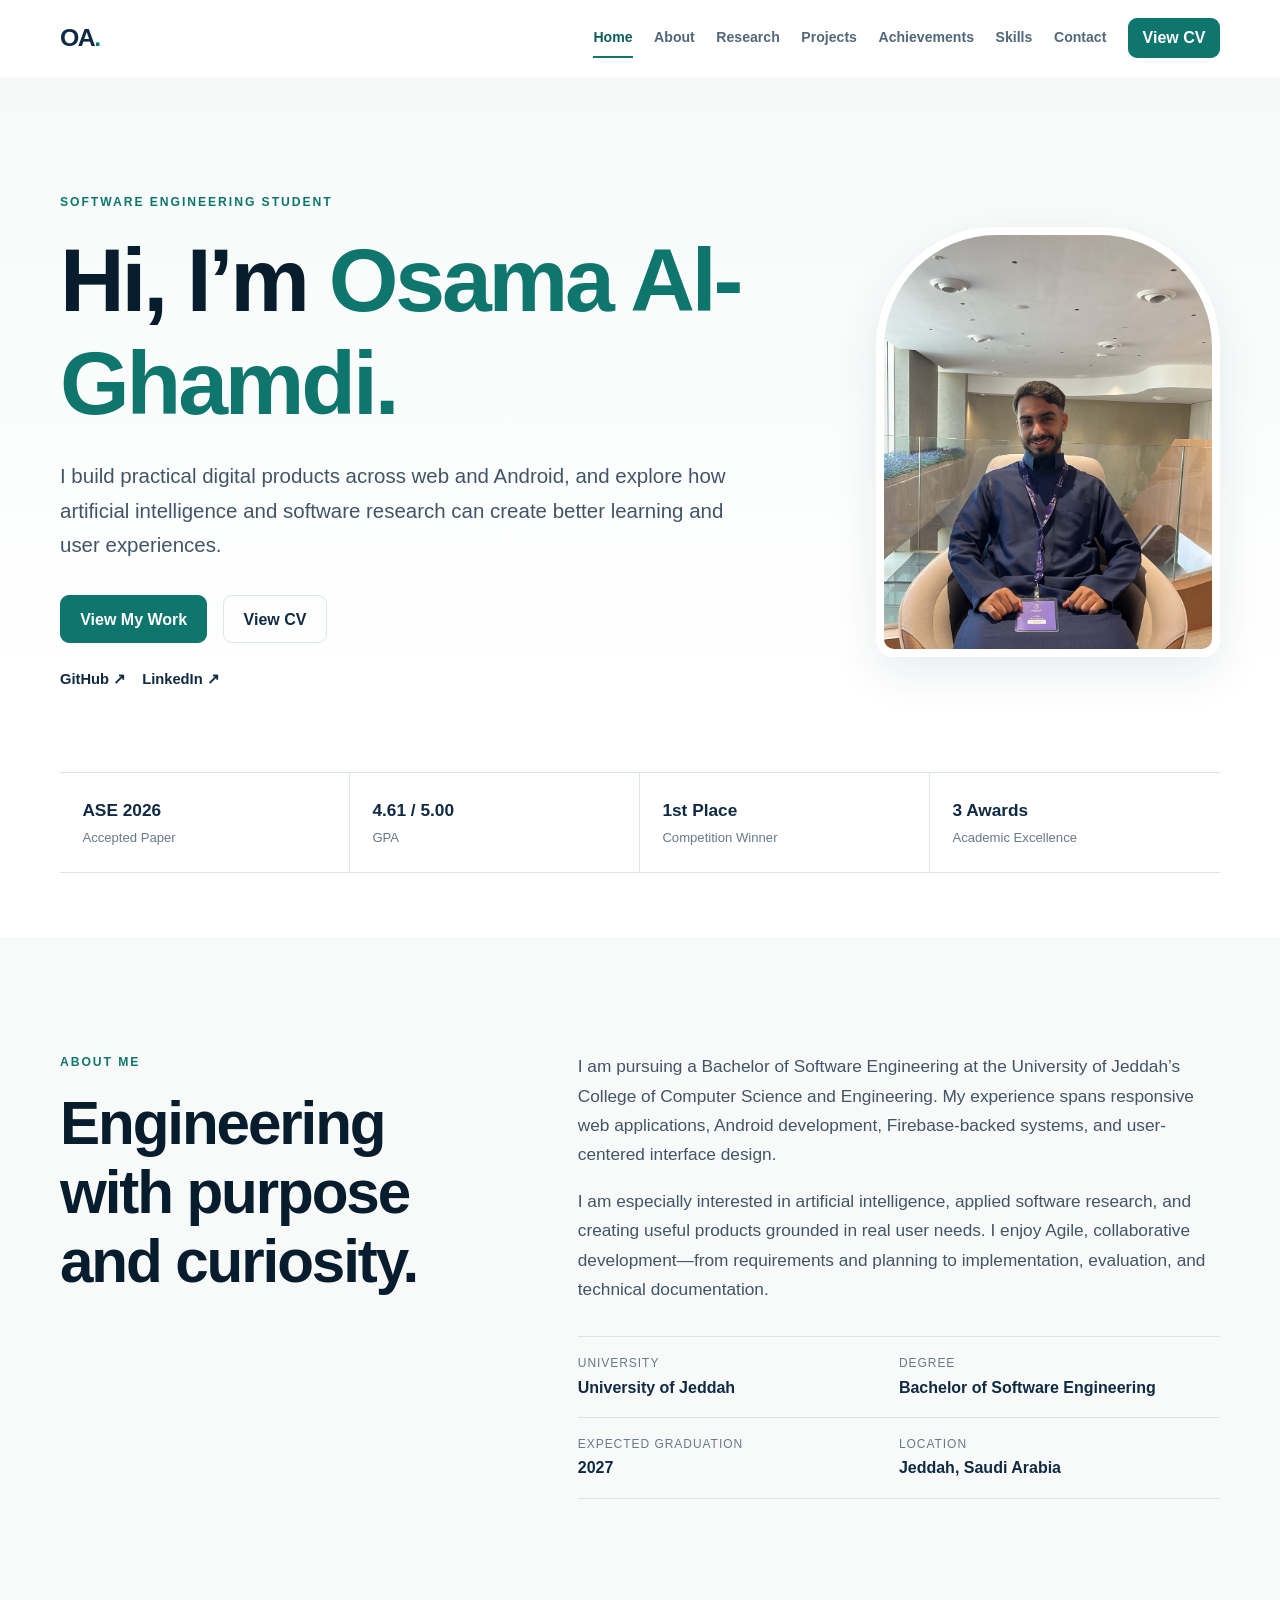
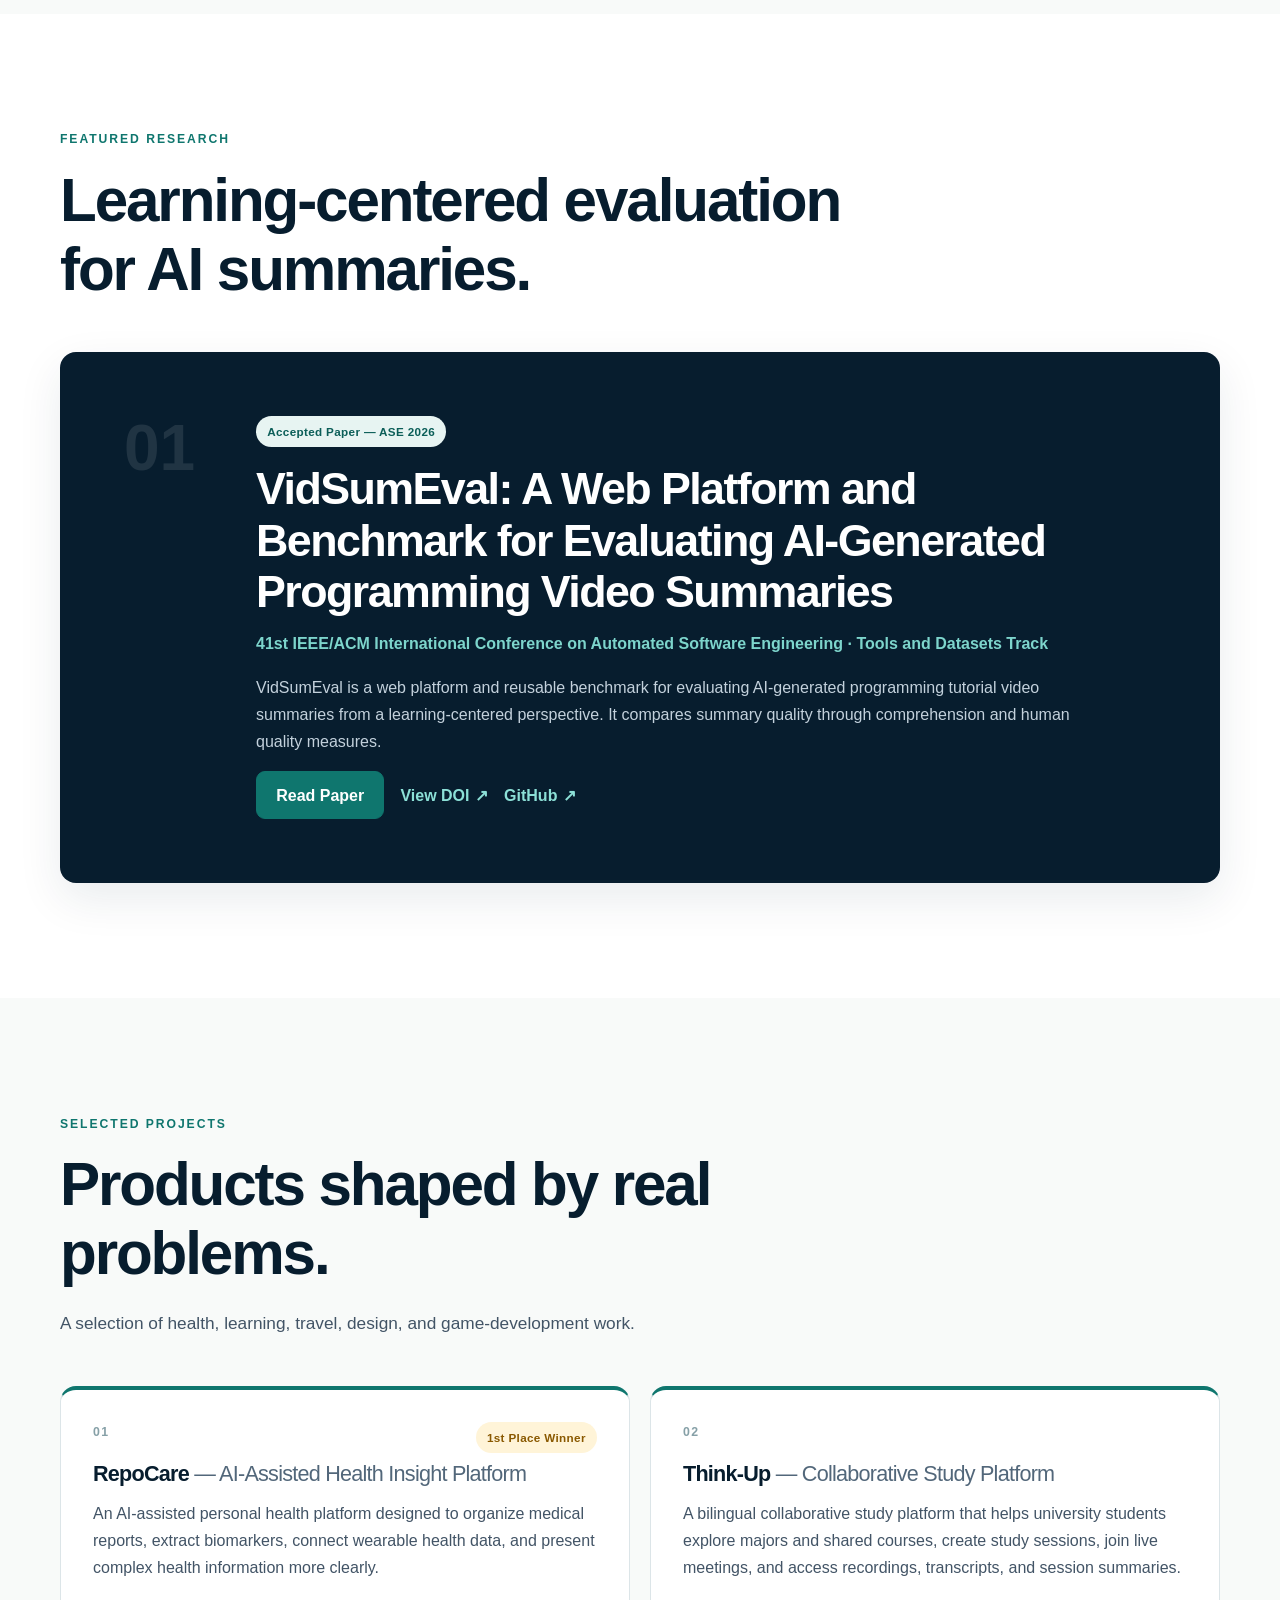
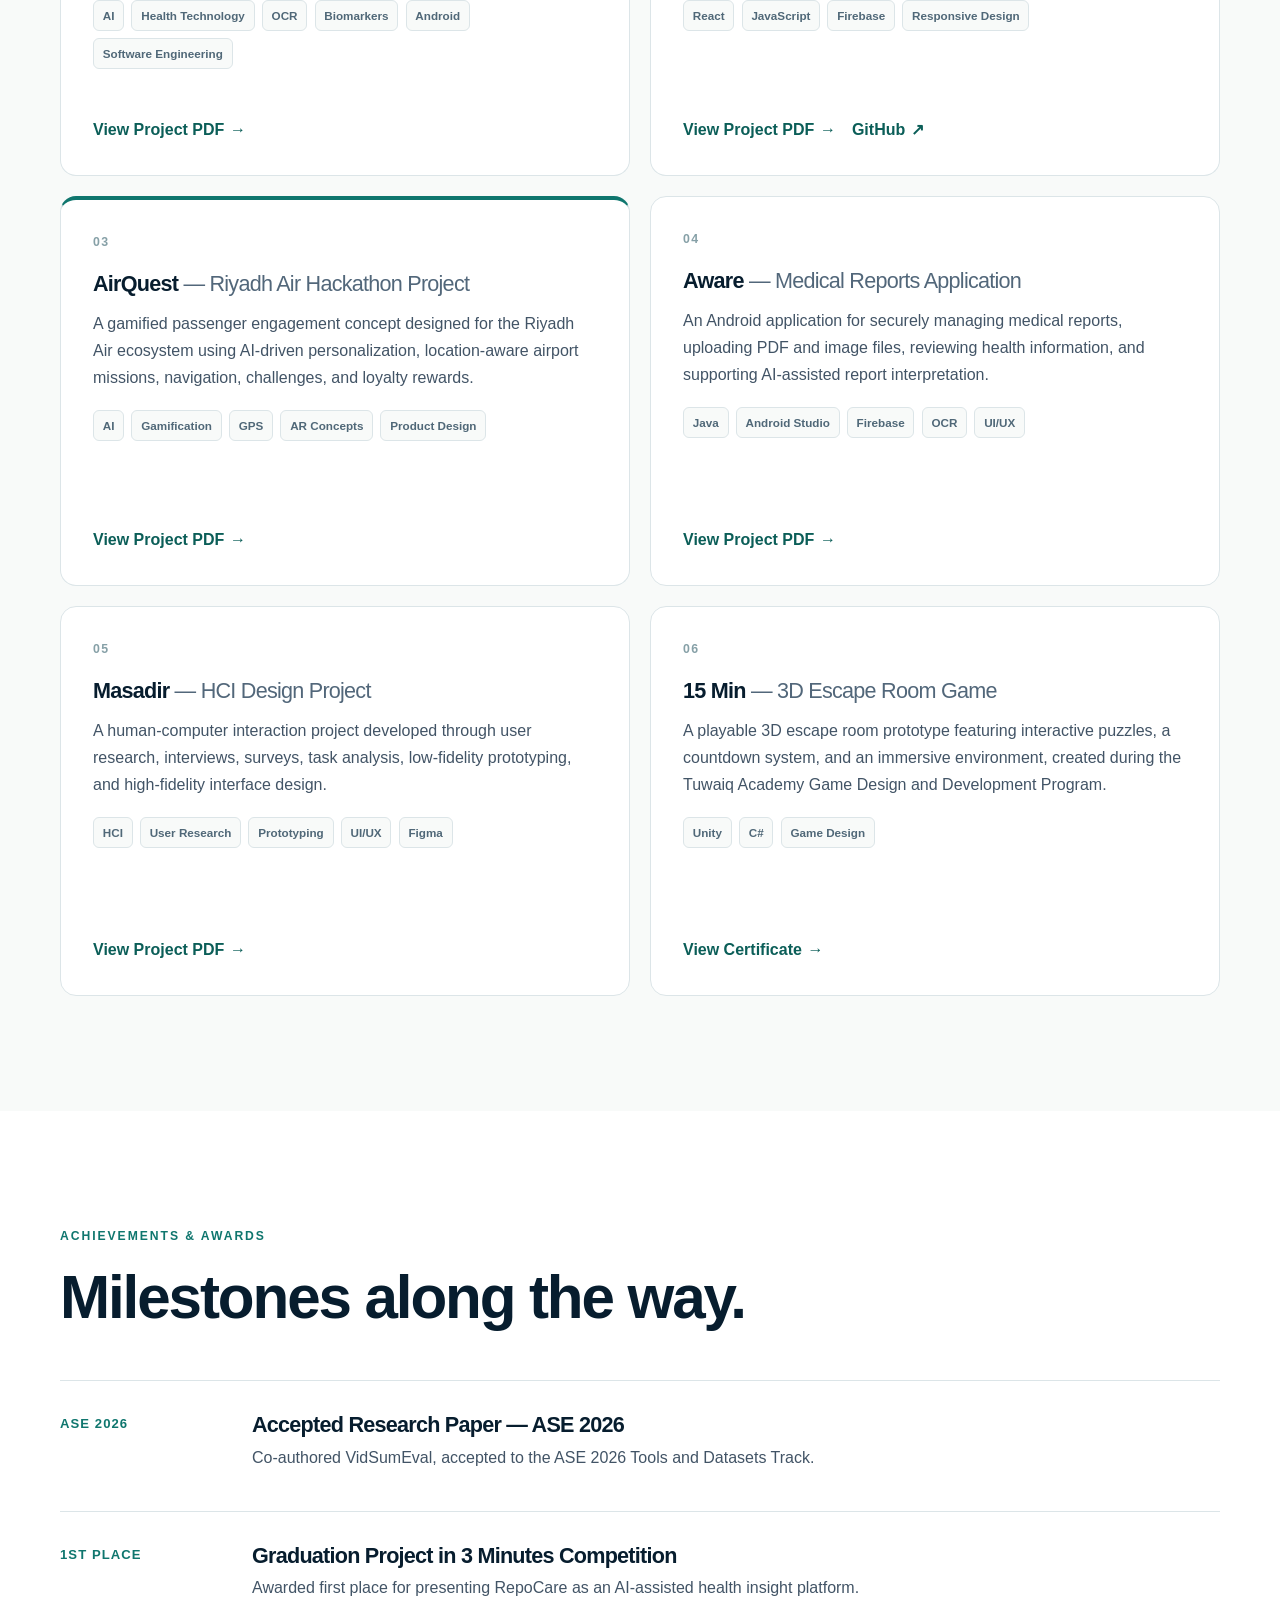
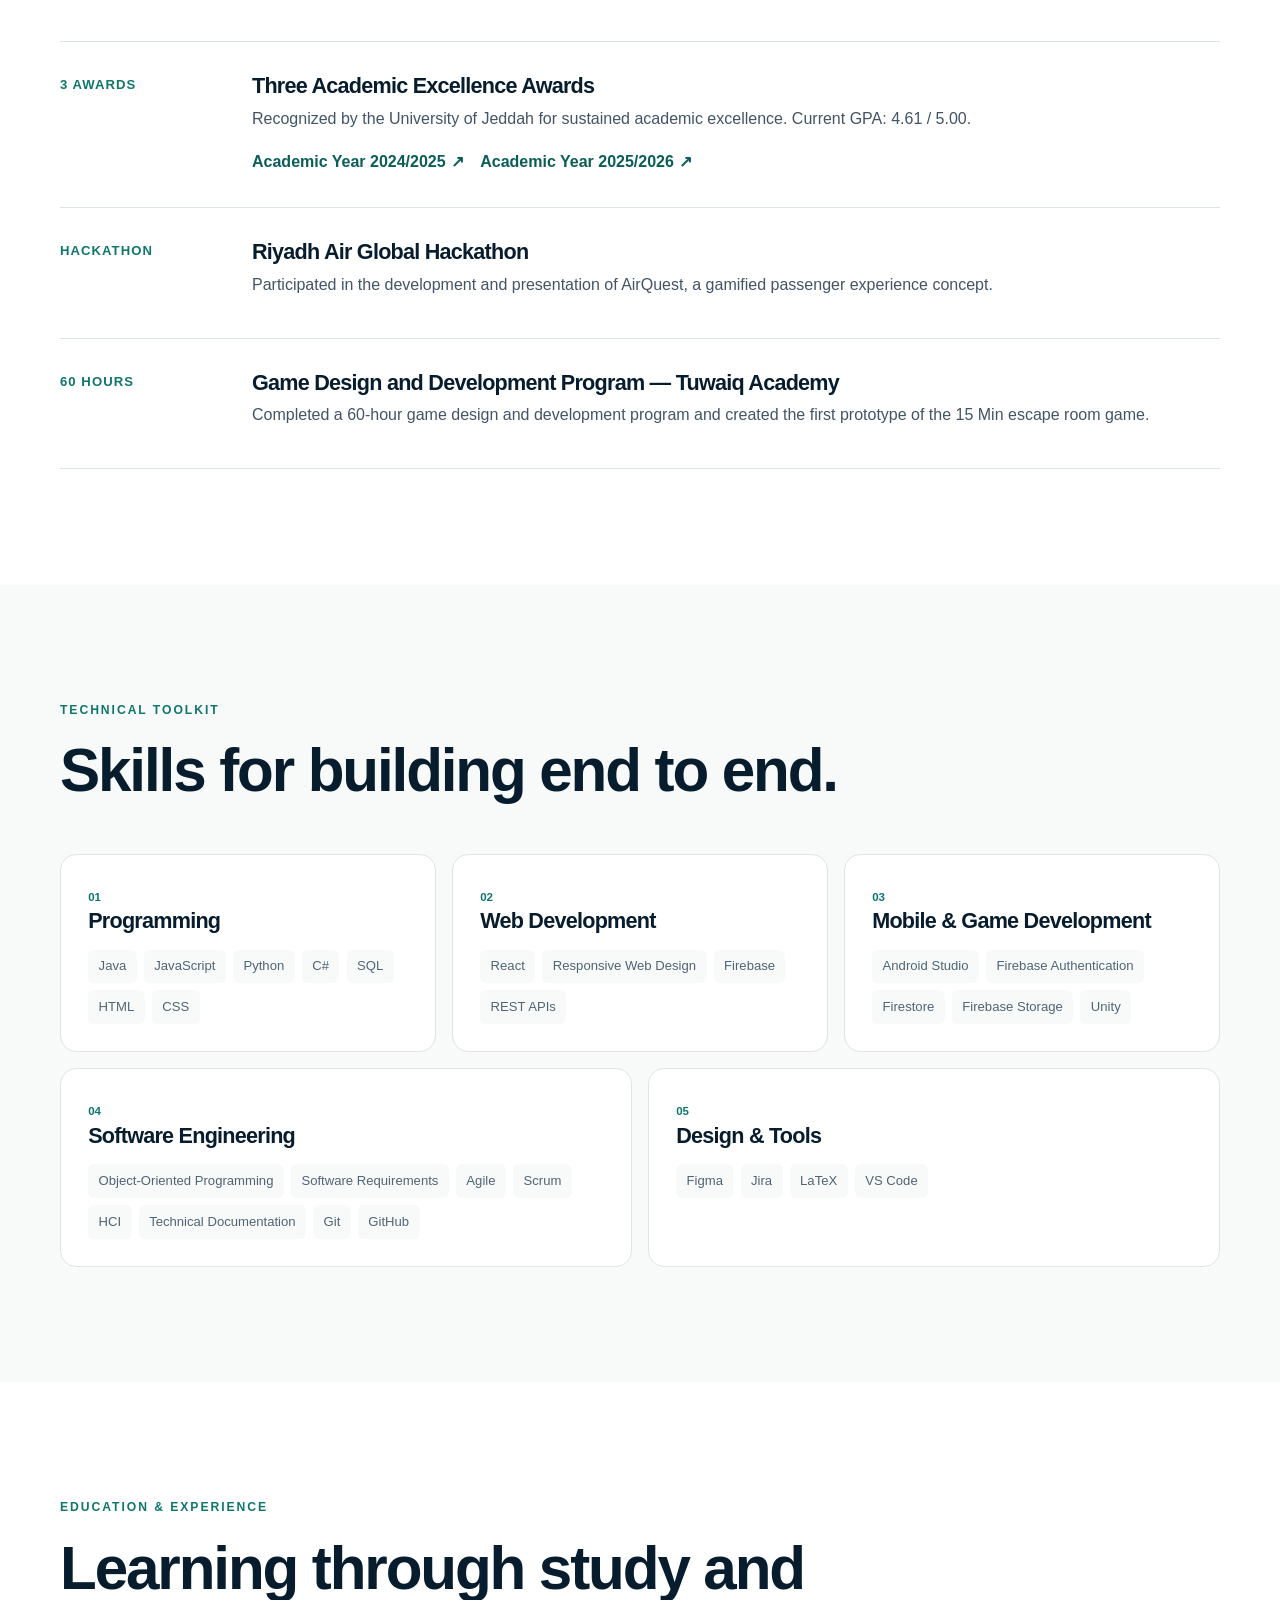
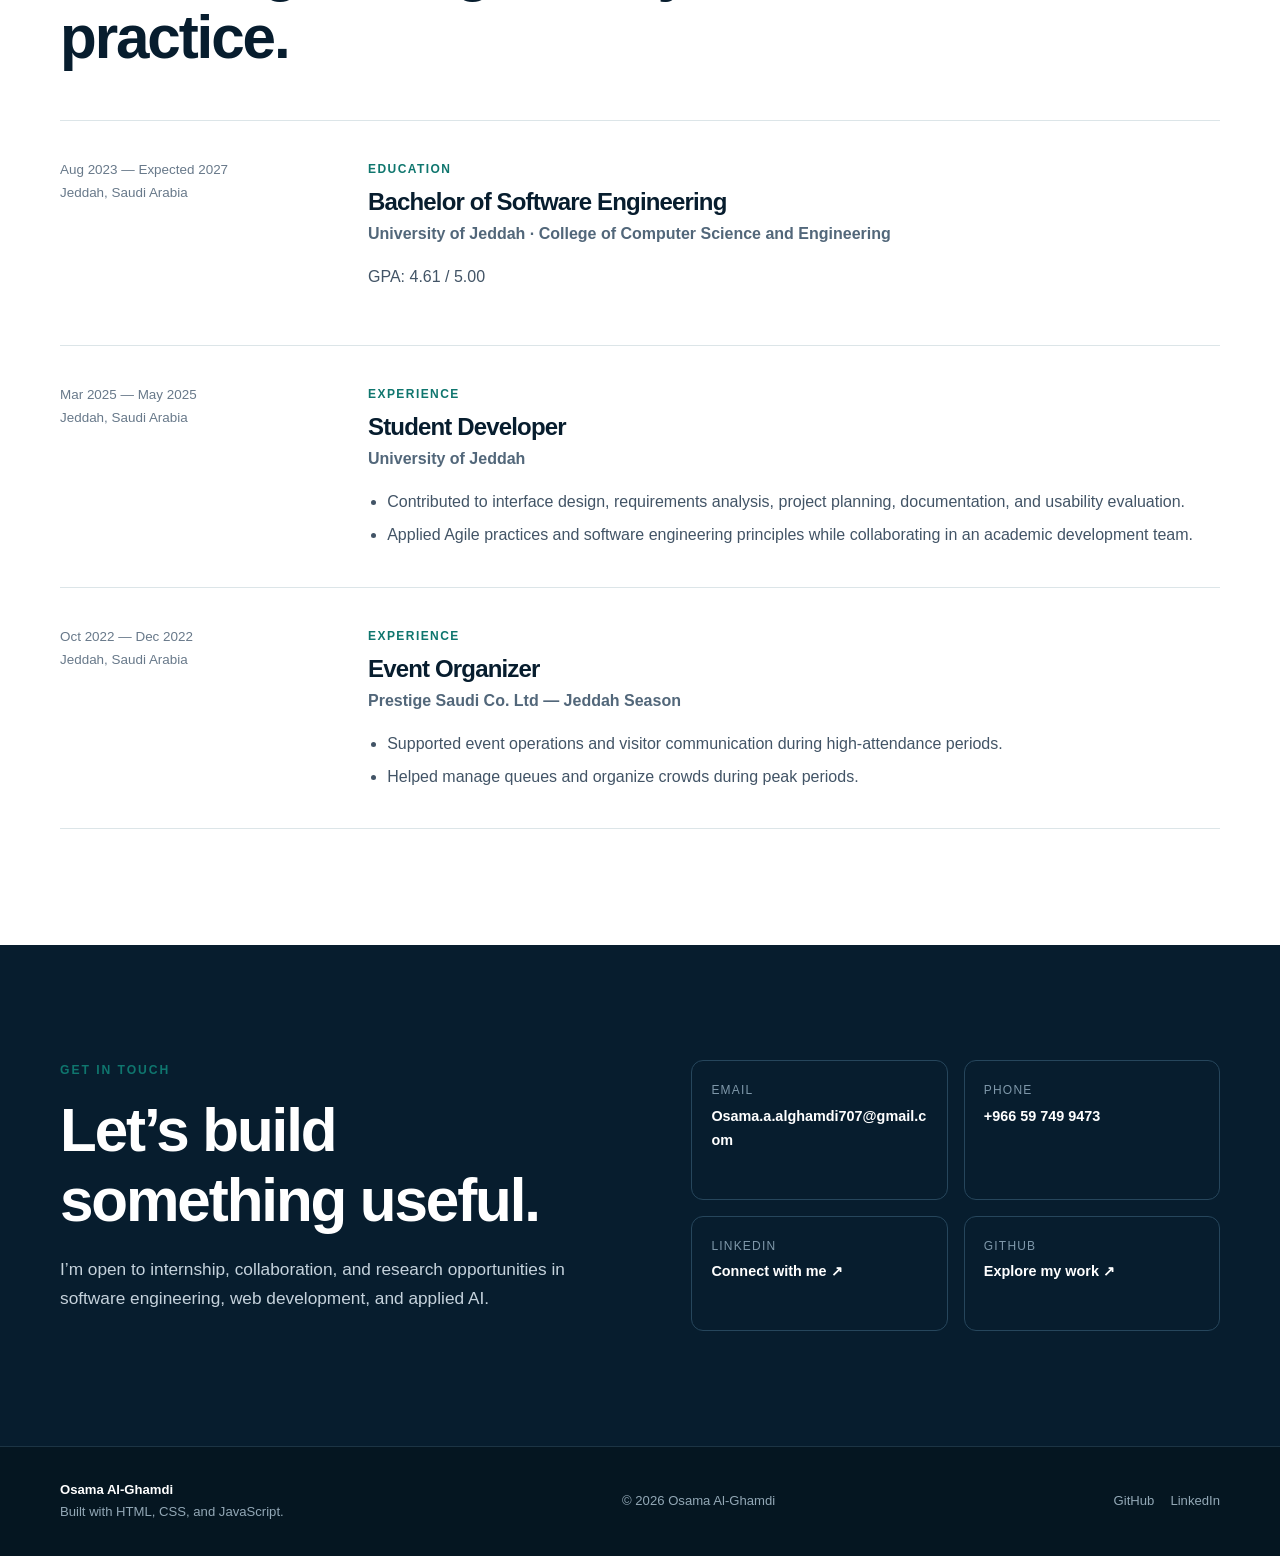
==== index.html @ 9c64efc5 "Initial portfolio website" ====
<!DOCTYPE html>
<html lang="en" class="no-js">
<head>
  <meta charset="UTF-8">
  <meta name="viewport" content="width=device-width, initial-scale=1.0">
  <title>Osama Al-Ghamdi | Software Engineering Portfolio</title>
  <meta name="description" content="Portfolio of Osama Al-Ghamdi, a software engineering student building practical products and researching AI-assisted learning tools.">
  <meta name="author" content="Osama Al-Ghamdi">
  <meta name="theme-color" content="#0f766e">
  <meta property="og:title" content="Osama Al-Ghamdi | Software Engineering Portfolio">
  <meta property="og:description" content="Software engineering, AI research, web and Android projects by Osama Al-Ghamdi.">
  <meta property="og:type" content="website">
  <link rel="icon" href="data:image/svg+xml,%3Csvg xmlns='http://www.w3.org/2000/svg' viewBox='0 0 64 64'%3E%3Crect width='64' height='64' rx='12' fill='%230f766e'/%3E%3Ctext x='32' y='41' font-family='Arial,sans-serif' font-size='25' font-weight='700' text-anchor='middle' fill='white'%3EOA%3C/text%3E%3C/svg%3E">
  <link rel="stylesheet" href="css/style.css">
  <script type="application/ld+json">
  {"@context":"https://schema.org","@type":"Person","name":"Osama Al-Ghamdi","jobTitle":"Software Engineering Student","affiliation":{"@type":"CollegeOrUniversity","name":"University of Jeddah"},"address":{"@type":"PostalAddress","addressLocality":"Jeddah","addressCountry":"Saudi Arabia"},"email":"mailto:Osama.a.alghamdi707@gmail.com","sameAs":["https://www.linkedin.com/in/osama-alghamdi-51555a34b","https://github.com/Ivve33"]}
  </script>
</head>
<body>
  <a class="skip-link" href="#main-content">Skip to main content</a>
  <header class="site-header" id="site-header">
    <div class="container nav-wrap">
      <a class="brand" href="#home" aria-label="Osama Al-Ghamdi, home">OA<span>.</span></a>
      <button class="nav-toggle" type="button" aria-expanded="false" aria-controls="primary-nav" aria-label="Open navigation"><span></span><span></span><span></span></button>
      <nav id="primary-nav" class="primary-nav" aria-label="Primary navigation">
        <a href="#home">Home</a><a href="#about">About</a><a href="#research">Research</a><a href="#projects">Projects</a><a href="#achievements">Achievements</a><a href="#skills">Skills</a><a href="#contact">Contact</a>
        <a class="button button-small" href="assets/documents/osama-alghamdi-cv.pdf" target="_blank">View CV</a>
      </nav>
    </div>
  </header>

  <main id="main-content">
    <!-- Hero -->
    <section class="hero section" id="home" aria-labelledby="hero-title">
      <div class="container hero-grid">
        <div class="hero-copy reveal">
          <p class="eyebrow">Software Engineering Student</p>
          <h1 id="hero-title">Hi, I’m <span>Osama Al-Ghamdi.</span></h1>
          <p class="hero-lead">I build practical digital products across web and Android, and explore how artificial intelligence and software research can create better learning and user experiences.</p>
          <div class="button-row"><a class="button" href="#research">View My Work</a><a class="button button-secondary" href="assets/documents/osama-alghamdi-cv.pdf" target="_blank">View CV</a></div>
          <div class="social-row"><a href="https://github.com/Ivve33" target="_blank" rel="noopener noreferrer">GitHub <span aria-hidden="true">↗</span></a><a href="https://www.linkedin.com/in/osama-alghamdi-51555a34b" target="_blank" rel="noopener noreferrer">LinkedIn <span aria-hidden="true">↗</span></a></div>
        </div>
        <div class="portrait-wrap reveal"><div class="portrait-frame"><img src="assets/images/profile-photo.jpeg" alt="Portrait of Osama Al-Ghamdi" width="900" height="1600"></div></div>
      </div>
      <div class="container metrics" aria-label="Career highlights">
        <div><strong>ASE 2026</strong><span>Accepted Paper</span></div><div><strong>4.61 / 5.00</strong><span>GPA</span></div><div><strong>1st Place</strong><span>Competition Winner</span></div><div><strong>3 Awards</strong><span>Academic Excellence</span></div>
      </div>
    </section>

    <!-- About -->
    <section class="section section-muted" id="about" aria-labelledby="about-title"><div class="container about-grid reveal"><div><p class="eyebrow">About me</p><h2 id="about-title">Engineering with purpose and curiosity.</h2></div><div class="about-copy"><p>I am pursuing a Bachelor of Software Engineering at the University of Jeddah’s College of Computer Science and Engineering. My experience spans responsive web applications, Android development, Firebase-backed systems, and user-centered interface design.</p><p>I am especially interested in artificial intelligence, applied software research, and creating useful products grounded in real user needs. I enjoy Agile, collaborative development—from requirements and planning to implementation, evaluation, and technical documentation.</p><dl class="facts"><div><dt>University</dt><dd>University of Jeddah</dd></div><div><dt>Degree</dt><dd>Bachelor of Software Engineering</dd></div><div><dt>Expected graduation</dt><dd>2027</dd></div><div><dt>Location</dt><dd>Jeddah, Saudi Arabia</dd></div></dl></div></div></section>

    <!-- Featured research -->
    <section class="section" id="research" aria-labelledby="research-title"><div class="container"><div class="section-heading reveal"><p class="eyebrow">Featured research</p><h2 id="research-title">Learning-centered evaluation for AI summaries.</h2></div><article class="research-card reveal"><div class="research-index" aria-hidden="true">01</div><div><span class="badge">Accepted Paper — ASE 2026</span><h3>VidSumEval: A Web Platform and Benchmark for Evaluating AI-Generated Programming Video Summaries</h3><p class="conference">41st IEEE/ACM International Conference on Automated Software Engineering · Tools and Datasets Track</p><p>VidSumEval is a web platform and reusable benchmark for evaluating AI-generated programming tutorial video summaries from a learning-centered perspective. It compares summary quality through comprehension and human quality measures.</p><div class="button-row"><a class="button" href="assets/documents/vidsumeval-paper.pdf" target="_blank">Read Paper</a><a class="text-link" href="https://doi.org/10.1145/3832783.3834594" target="_blank" rel="noopener noreferrer">View DOI <span aria-hidden="true">↗</span></a><a class="text-link" href="https://github.com/Ivve33/VidSumEval" target="_blank" rel="noopener noreferrer">GitHub <span aria-hidden="true">↗</span></a></div></div></article></div></section>

    <!-- Projects -->
    <section class="section section-muted" id="projects" aria-labelledby="projects-title"><div class="container"><div class="section-heading reveal"><p class="eyebrow">Selected projects</p><h2 id="projects-title">Products shaped by real problems.</h2><p>A selection of health, learning, travel, design, and game-development work.</p></div><div class="project-grid">
      <article class="project-card featured reveal"><div class="card-top"><span class="project-number">01</span><span class="badge badge-winner">1st Place Winner</span></div><h3>RepoCare <span>— AI-Assisted Health Insight Platform</span></h3><p>An AI-assisted personal health platform designed to organize medical reports, extract biomarkers, connect wearable health data, and present complex health information more clearly.</p><ul class="tags"><li>AI</li><li>Health Technology</li><li>OCR</li><li>Biomarkers</li><li>Android</li><li>Software Engineering</li></ul><a class="text-link" href="assets/documents/repocare-project.pdf" target="_blank">View Project PDF <span aria-hidden="true">→</span></a></article>
      <article class="project-card featured reveal"><span class="project-number">02</span><h3>Think-Up <span>— Collaborative Study Platform</span></h3><p>A bilingual collaborative study platform that helps university students explore majors and shared courses, create study sessions, join live meetings, and access recordings, transcripts, and session summaries.</p><ul class="tags"><li>React</li><li>JavaScript</li><li>Firebase</li><li>Responsive Design</li></ul><div class="card-links"><a class="text-link" href="assets/documents/think-up-project.pdf" target="_blank">View Project PDF <span aria-hidden="true">→</span></a><a class="text-link" href="https://github.com/Ivve33/Think-up" target="_blank" rel="noopener noreferrer">GitHub <span aria-hidden="true">↗</span></a></div></article>
      <article class="project-card featured reveal"><span class="project-number">03</span><h3>AirQuest <span>— Riyadh Air Hackathon Project</span></h3><p>A gamified passenger engagement concept designed for the Riyadh Air ecosystem using AI-driven personalization, location-aware airport missions, navigation, challenges, and loyalty rewards.</p><ul class="tags"><li>AI</li><li>Gamification</li><li>GPS</li><li>AR Concepts</li><li>Product Design</li></ul><a class="text-link" href="assets/documents/airquest-project.pdf" target="_blank">View Project PDF <span aria-hidden="true">→</span></a></article>
      <article class="project-card reveal"><span class="project-number">04</span><h3>Aware <span>— Medical Reports Application</span></h3><p>An Android application for securely managing medical reports, uploading PDF and image files, reviewing health information, and supporting AI-assisted report interpretation.</p><ul class="tags"><li>Java</li><li>Android Studio</li><li>Firebase</li><li>OCR</li><li>UI/UX</li></ul><a class="text-link" href="assets/documents/aware-project.pdf" target="_blank">View Project PDF <span aria-hidden="true">→</span></a></article>
      <article class="project-card reveal"><span class="project-number">05</span><h3>Masadir <span>— HCI Design Project</span></h3><p>A human-computer interaction project developed through user research, interviews, surveys, task analysis, low-fidelity prototyping, and high-fidelity interface design.</p><ul class="tags"><li>HCI</li><li>User Research</li><li>Prototyping</li><li>UI/UX</li><li>Figma</li></ul><a class="text-link" href="assets/documents/masader-project.pdf" target="_blank">View Project PDF <span aria-hidden="true">→</span></a></article>
      <article class="project-card reveal"><span class="project-number">06</span><h3>15 Min <span>— 3D Escape Room Game</span></h3><p>A playable 3D escape room prototype featuring interactive puzzles, a countdown system, and an immersive environment, created during the Tuwaiq Academy Game Design and Development Program.</p><ul class="tags"><li>Unity</li><li>C#</li><li>Game Design</li></ul><a class="text-link" href="assets/certificates/game-design-tuwaiq.pdf" target="_blank">View Certificate <span aria-hidden="true">→</span></a></article>
    </div></div></section>

    <!-- Achievements -->
    <section class="section" id="achievements" aria-labelledby="achievements-title"><div class="container"><div class="section-heading reveal"><p class="eyebrow">Achievements & awards</p><h2 id="achievements-title">Milestones along the way.</h2></div><ol class="achievement-list">
      <li class="reveal"><span class="achievement-year">ASE 2026</span><div><h3>Accepted Research Paper — ASE 2026</h3><p>Co-authored VidSumEval, accepted to the ASE 2026 Tools and Datasets Track.</p></div></li>
      <li class="reveal"><span class="achievement-year">1st Place</span><div><h3>Graduation Project in 3 Minutes Competition</h3><p>Awarded first place for presenting RepoCare as an AI-assisted health insight platform.</p></div></li>
      <li class="reveal"><span class="achievement-year">3 Awards</span><div><h3>Three Academic Excellence Awards</h3><p>Recognized by the University of Jeddah for sustained academic excellence. Current GPA: 4.61 / 5.00.</p><div class="certificate-links"><a class="text-link" href="assets/certificates/academic-excellence-2024-2025.jpeg" target="_blank">Academic Year 2024/2025 <span aria-hidden="true">↗</span></a><a class="text-link" href="assets/certificates/academic-excellence-2025-2026.jpeg" target="_blank">Academic Year 2025/2026 <span aria-hidden="true">↗</span></a></div></div></li>
      <li class="reveal"><span class="achievement-year">Hackathon</span><div><h3>Riyadh Air Global Hackathon</h3><p>Participated in the development and presentation of AirQuest, a gamified passenger experience concept.</p></div></li>
      <li class="reveal"><span class="achievement-year">60 Hours</span><div><h3>Game Design and Development Program — Tuwaiq Academy</h3><p>Completed a 60-hour game design and development program and created the first prototype of the 15 Min escape room game.</p></div></li>
    </ol></div></section>

    <!-- Skills -->
    <section class="section section-muted" id="skills" aria-labelledby="skills-title"><div class="container"><div class="section-heading reveal"><p class="eyebrow">Technical toolkit</p><h2 id="skills-title">Skills for building end to end.</h2></div><div class="skills-grid">
      <article class="skill-group reveal"><span>01</span><h3>Programming</h3><ul><li>Java</li><li>JavaScript</li><li>Python</li><li>C#</li><li>SQL</li><li>HTML</li><li>CSS</li></ul></article>
      <article class="skill-group reveal"><span>02</span><h3>Web Development</h3><ul><li>React</li><li>Responsive Web Design</li><li>Firebase</li><li>REST APIs</li></ul></article>
      <article class="skill-group reveal"><span>03</span><h3>Mobile & Game Development</h3><ul><li>Android Studio</li><li>Firebase Authentication</li><li>Firestore</li><li>Firebase Storage</li><li>Unity</li></ul></article>
      <article class="skill-group reveal"><span>04</span><h3>Software Engineering</h3><ul><li>Object-Oriented Programming</li><li>Software Requirements</li><li>Agile</li><li>Scrum</li><li>HCI</li><li>Technical Documentation</li><li>Git</li><li>GitHub</li></ul></article>
      <article class="skill-group reveal"><span>05</span><h3>Design & Tools</h3><ul><li>Figma</li><li>Jira</li><li>LaTeX</li><li>VS Code</li></ul></article>
    </div></div></section>

    <!-- Education and experience -->
    <section class="section" id="experience" aria-labelledby="experience-title"><div class="container"><div class="section-heading reveal"><p class="eyebrow">Education & experience</p><h2 id="experience-title">Learning through study and practice.</h2></div><div class="timeline">
      <article class="timeline-item reveal"><div class="timeline-meta"><span>Aug 2023 — Expected 2027</span><span>Jeddah, Saudi Arabia</span></div><div><p class="timeline-type">Education</p><h3>Bachelor of Software Engineering</h3><p class="organization">University of Jeddah · College of Computer Science and Engineering</p><p>GPA: 4.61 / 5.00</p></div></article>
      <article class="timeline-item reveal"><div class="timeline-meta"><span>Mar 2025 — May 2025</span><span>Jeddah, Saudi Arabia</span></div><div><p class="timeline-type">Experience</p><h3>Student Developer</h3><p class="organization">University of Jeddah</p><ul><li>Contributed to interface design, requirements analysis, project planning, documentation, and usability evaluation.</li><li>Applied Agile practices and software engineering principles while collaborating in an academic development team.</li></ul></div></article>
      <article class="timeline-item reveal"><div class="timeline-meta"><span>Oct 2022 — Dec 2022</span><span>Jeddah, Saudi Arabia</span></div><div><p class="timeline-type">Experience</p><h3>Event Organizer</h3><p class="organization">Prestige Saudi Co. Ltd — Jeddah Season</p><ul><li>Supported event operations and visitor communication during high-attendance periods.</li><li>Helped manage queues and organize crowds during peak periods.</li></ul></div></article>
    </div></div></section>

    <!-- Contact -->
    <section class="section contact-section" id="contact" aria-labelledby="contact-title"><div class="container contact-grid reveal"><div><p class="eyebrow">Get in touch</p><h2 id="contact-title">Let’s build something useful.</h2><p>I’m open to internship, collaboration, and research opportunities in software engineering, web development, and applied AI.</p></div><div class="contact-links"><a href="mailto:Osama.a.alghamdi707@gmail.com"><span>Email</span><strong>Osama.a.alghamdi707@gmail.com</strong></a><a href="tel:+966597499473"><span>Phone</span><strong>+966 59 749 9473</strong></a><a href="https://www.linkedin.com/in/osama-alghamdi-51555a34b" target="_blank" rel="noopener noreferrer"><span>LinkedIn</span><strong>Connect with me ↗</strong></a><a href="https://github.com/Ivve33" target="_blank" rel="noopener noreferrer"><span>GitHub</span><strong>Explore my work ↗</strong></a></div></div></section>
  </main>

  <footer class="site-footer"><div class="container footer-wrap"><div><strong>Osama Al-Ghamdi</strong><p>Built with HTML, CSS, and JavaScript.</p></div><p>© <span id="current-year">2026</span> Osama Al-Ghamdi</p><div class="footer-links"><a href="https://github.com/Ivve33" target="_blank" rel="noopener noreferrer">GitHub</a><a href="https://www.linkedin.com/in/osama-alghamdi-51555a34b" target="_blank" rel="noopener noreferrer">LinkedIn</a></div></div></footer>
  <button class="back-to-top" type="button" aria-label="Back to top">↑</button>
  <script src="js/main.js"></script>
</body>
</html>
---- css/style.css ----
:root{--navy:#102a43;--navy-deep:#071d2e;--teal:#0f766e;--teal-dark:#0b5e58;--teal-soft:#e7f4f2;--text:#425466;--muted:#68798a;--surface:#fff;--background:#f8faf9;--border:#dce5e8;--shadow:0 16px 45px rgba(16,42,67,.09);--radius:16px;--container:1160px;--section:clamp(5rem,9vw,8rem);--font:Inter,ui-sans-serif,-apple-system,BlinkMacSystemFont,"Segoe UI",sans-serif}
*{box-sizing:border-box}html{scroll-behavior:smooth;scroll-padding-top:88px}body{margin:0;background:var(--surface);color:var(--text);font-family:var(--font);font-size:16px;line-height:1.7;overflow-x:hidden}img{display:block;max-width:100%}a{color:inherit;text-decoration:none}button{font:inherit}h1,h2,h3,p{margin-top:0}h1,h2,h3{color:var(--navy-deep);line-height:1.15;letter-spacing:-.035em}h1{font-size:clamp(3rem,7vw,5.8rem);margin-bottom:1.5rem}h2{font-size:clamp(2.2rem,4.7vw,4rem);margin-bottom:1.25rem;max-width:800px}h3{font-size:1.35rem;margin-bottom:.8rem}.container{width:min(calc(100% - 3rem),var(--container));margin-inline:auto}.section{padding-block:var(--section)}.section-muted{background:var(--background)}.section-heading{margin-bottom:3rem}.section-heading>p:last-child{max-width:600px;font-size:1.08rem}.eyebrow{text-transform:uppercase;letter-spacing:.16em;font-size:.76rem;font-weight:800;color:var(--teal);margin-bottom:1rem}.skip-link{position:fixed;top:8px;left:8px;padding:.7rem 1rem;background:var(--navy);color:#fff;z-index:1000;transform:translateY(-150%)}.skip-link:focus{transform:none}.button{display:inline-flex;align-items:center;justify-content:center;min-height:48px;padding:.75rem 1.2rem;border:1px solid var(--teal);border-radius:9px;background:var(--teal);color:#fff;font-weight:700;line-height:1.2;transition:background .2s,transform .2s}.button:hover{background:var(--teal-dark);transform:translateY(-2px)}.button-secondary{background:transparent;color:var(--navy);border-color:var(--border)}.button-secondary:hover{background:var(--background)}.button-small{min-height:40px;padding:.55rem .85rem;color:#fff!important}.button-row,.social-row,.card-links,.certificate-links{display:flex;align-items:center;flex-wrap:wrap;gap:1rem}.text-link{display:inline-flex;align-items:center;gap:.35rem;color:var(--teal-dark);font-weight:750}.text-link:hover{text-decoration:underline;text-underline-offset:4px}a:focus-visible,button:focus-visible{outline:3px solid #3daaa0;outline-offset:4px;border-radius:5px}
/* Header */.site-header{position:fixed;z-index:100;inset:0 0 auto;background:rgba(255,255,255,.94);backdrop-filter:blur(12px);border-bottom:1px solid transparent;transition:border-color .2s,box-shadow .2s}.site-header.scrolled{border-color:var(--border);box-shadow:0 5px 20px rgba(16,42,67,.05)}.nav-wrap{height:76px;display:flex;align-items:center;justify-content:space-between}.brand{font-size:1.55rem;font-weight:900;color:var(--navy);letter-spacing:-.06em}.brand span{color:var(--teal)}.primary-nav{display:flex;align-items:center;gap:1.35rem}.primary-nav>a:not(.button){font-size:.88rem;font-weight:700;color:#52677a;position:relative}.primary-nav>a:not(.button)::after{content:"";position:absolute;height:2px;inset:auto 50% -8px;background:var(--teal);transition:inset .2s}.primary-nav>a:hover,.primary-nav>a.active{color:var(--teal-dark)}.primary-nav>a.active::after{inset:auto 0 -8px}.nav-toggle{display:none;background:transparent;border:0;padding:.5rem}.nav-toggle span{display:block;width:24px;height:2px;background:var(--navy);margin:5px;transition:.2s}
/* Hero */.hero{padding-top:clamp(9rem,15vw,12rem);padding-bottom:4rem;background:linear-gradient(180deg,#f4f9f8 0,#fff 72%)}.hero-grid{display:grid;grid-template-columns:minmax(0,1.35fr) minmax(280px,.65fr);gap:clamp(3rem,8vw,7rem);align-items:center}.hero h1 span{color:var(--teal)}.hero-lead{font-size:clamp(1.08rem,2vw,1.28rem);max-width:680px;margin-bottom:2rem}.social-row{margin-top:1.5rem}.social-row a{font-weight:700;color:var(--navy);font-size:.92rem}.portrait-wrap{position:relative;justify-self:end}.portrait-frame{width:min(100%,360px);aspect-ratio:4/5;overflow:hidden;border-radius:120px 120px 18px 18px;box-shadow:var(--shadow);border:8px solid white}.portrait-frame img{width:100%;height:100%;object-fit:cover;object-position:center 25%}.availability{position:absolute;right:-1.2rem;bottom:1.8rem;background:#fff;border:1px solid var(--border);box-shadow:var(--shadow);border-radius:10px;padding:.7rem .9rem;color:var(--navy);font-size:.78rem;font-weight:750;white-space:nowrap}.availability span{display:inline-block;width:8px;height:8px;background:#20a47b;border-radius:50%;margin-right:.35rem}.metrics{display:grid;grid-template-columns:repeat(4,1fr);margin-top:5rem;border-block:1px solid var(--border)}.metrics div{padding:1.4rem;border-right:1px solid var(--border)}.metrics div:last-child{border:0}.metrics strong,.metrics span{display:block}.metrics strong{color:var(--navy);font-size:1.08rem}.metrics span{color:var(--muted);font-size:.82rem;margin-top:.15rem}
/* About and research */.about-grid{display:grid;grid-template-columns:.8fr 1.2fr;gap:clamp(2rem,7vw,7rem)}.about-copy>p{font-size:1.08rem}.facts{display:grid;grid-template-columns:1fr 1fr;margin:2rem 0 0;border-top:1px solid var(--border)}.facts div{padding:1rem 0;border-bottom:1px solid var(--border)}.facts dt{font-size:.75rem;color:var(--muted);text-transform:uppercase;letter-spacing:.08em}.facts dd{margin:0;color:var(--navy);font-weight:700}.research-card{display:grid;grid-template-columns:100px 1fr;gap:2rem;background:var(--navy-deep);padding:clamp(2rem,5vw,4rem);border-radius:var(--radius);box-shadow:var(--shadow);color:#c3d1dc}.research-card h3{color:#fff;font-size:clamp(1.7rem,4vw,2.8rem);max-width:900px}.research-card p{max-width:850px}.research-card .conference{color:#7dd5cc;font-weight:650}.research-card .text-link{color:#8ce0d7}.research-index{font-size:4rem;font-weight:800;color:rgba(255,255,255,.1);line-height:1}.badge{display:inline-block;background:var(--teal-soft);color:var(--teal-dark);border-radius:100px;padding:.35rem .7rem;font-size:.73rem;font-weight:800;letter-spacing:.03em;margin-bottom:1rem}.badge-winner{background:#fff4d8;color:#8a5900;margin:0}
/* Projects */.project-grid{display:grid;grid-template-columns:repeat(2,minmax(0,1fr));gap:1.25rem}.project-card{display:flex;flex-direction:column;align-items:flex-start;min-height:390px;padding:2rem;background:#fff;border:1px solid var(--border);border-radius:var(--radius);transition:transform .25s,box-shadow .25s,border-color .25s}.project-card:hover{transform:translateY(-4px);box-shadow:var(--shadow);border-color:#bad1d2}.project-card.featured{border-top:4px solid var(--teal)}.project-card h3 span{font-weight:500;color:#52677a}.project-card p{margin-bottom:1.2rem}.project-card>.text-link,.project-card>.card-links{margin-top:auto}.project-number{display:block;color:#86a0a7;font-size:.77rem;font-weight:800;letter-spacing:.12em;margin-bottom:1.2rem}.card-top{width:100%;display:flex;justify-content:space-between;align-items:flex-start}.tags{display:flex;flex-wrap:wrap;gap:.45rem;list-style:none;padding:0;margin:0 0 1.7rem}.tags li{background:var(--background);border:1px solid var(--border);border-radius:6px;padding:.28rem .55rem;font-size:.73rem;color:#506878;font-weight:650}
/* Achievements, skills, timeline */.achievement-list{list-style:none;padding:0;margin:0;border-top:1px solid var(--border)}.achievement-list li{display:grid;grid-template-columns:160px 1fr;gap:2rem;padding:2rem 0;border-bottom:1px solid var(--border)}.achievement-list h3{margin-bottom:.35rem}.achievement-list p{margin-bottom:.5rem}.achievement-year{color:var(--teal);font-weight:800;font-size:.82rem;text-transform:uppercase;letter-spacing:.08em}.certificate-links{margin-top:1rem}.skills-grid{display:grid;grid-template-columns:repeat(6,1fr);gap:1rem}.skill-group{grid-column:span 2;background:#fff;border:1px solid var(--border);border-radius:var(--radius);padding:1.7rem}.skill-group:nth-child(4),.skill-group:nth-child(5){grid-column:span 3}.skill-group>span{font-size:.72rem;color:var(--teal);font-weight:800}.skill-group ul{list-style:none;padding:0;margin:1rem 0 0;display:flex;flex-wrap:wrap;gap:.45rem}.skill-group li{padding:.35rem .65rem;border-radius:6px;background:var(--background);color:#4f6474;font-size:.82rem}.timeline{border-top:1px solid var(--border)}.timeline-item{display:grid;grid-template-columns:260px 1fr;gap:3rem;padding:2.4rem 0;border-bottom:1px solid var(--border)}.timeline-meta{display:flex;flex-direction:column;color:var(--muted);font-size:.84rem}.timeline-type{color:var(--teal);font-size:.75rem;text-transform:uppercase;letter-spacing:.12em;font-weight:800;margin-bottom:.5rem}.timeline-item h3{font-size:1.5rem;margin-bottom:.3rem}.organization{font-weight:700;color:#52677a}.timeline-item ul{padding-left:1.2rem;margin-bottom:0}.timeline-item li+li{margin-top:.35rem}
/* Contact and footer */.contact-section{background:var(--navy-deep);color:#c5d2dc}.contact-section h2{color:#fff}.contact-grid{display:grid;grid-template-columns:1fr 1fr;gap:clamp(3rem,8vw,8rem)}.contact-grid>div:first-child>p:last-child{font-size:1.08rem}.contact-links{display:grid;grid-template-columns:1fr 1fr;gap:1rem}.contact-links a{padding:1.2rem;border:1px solid #26465c;border-radius:12px;transition:border-color .2s,background .2s;overflow-wrap:anywhere}.contact-links a:hover{background:#102c40;border-color:#47837f}.contact-links span,.contact-links strong{display:block}.contact-links span{color:#7f98aa;font-size:.75rem;text-transform:uppercase;letter-spacing:.1em}.contact-links strong{color:#fff;font-size:.9rem;margin-top:.2rem}.site-footer{background:#051621;color:#93a8b6;padding-block:2rem;border-top:1px solid #1c3444}.footer-wrap{display:flex;align-items:center;justify-content:space-between;gap:2rem;font-size:.82rem}.footer-wrap strong{color:#fff}.footer-wrap p{margin:0}.footer-links{display:flex;gap:1rem}.footer-links a:hover{color:#fff}.back-to-top{position:fixed;right:1.25rem;bottom:1.25rem;width:44px;height:44px;border:0;border-radius:50%;background:var(--teal);color:#fff;box-shadow:var(--shadow);cursor:pointer;opacity:0;visibility:hidden;transform:translateY(10px);transition:.2s;z-index:80}.back-to-top.visible{opacity:1;visibility:visible;transform:none}.reveal{opacity:0;transform:translateY(22px);transition:opacity .65s ease,transform .65s ease}.reveal.visible{opacity:1;transform:none}.no-js .reveal{opacity:1;transform:none}
@media(max-width:900px){.nav-toggle{display:block;z-index:2}.primary-nav{position:absolute;top:76px;left:1.5rem;right:1.5rem;display:none;align-items:stretch;flex-direction:column;gap:0;padding:1rem;background:#fff;border:1px solid var(--border);border-radius:12px;box-shadow:var(--shadow)}.primary-nav.open{display:flex}.primary-nav>a{padding:.75rem}.primary-nav>a.active::after{display:none}.nav-toggle.open span:first-child{transform:translateY(7px) rotate(45deg)}.nav-toggle.open span:nth-child(2){opacity:0}.nav-toggle.open span:last-child{transform:translateY(-7px) rotate(-45deg)}.hero-grid{grid-template-columns:1fr .65fr;gap:2.5rem}.metrics{grid-template-columns:1fr 1fr}.metrics div:nth-child(2){border-right:0}.metrics div:nth-child(-n+2){border-bottom:1px solid var(--border)}.about-grid{grid-template-columns:1fr}.skills-grid{grid-template-columns:1fr 1fr}.skill-group,.skill-group:nth-child(4),.skill-group:nth-child(5){grid-column:auto}.contact-grid{grid-template-columns:1fr}.contact-links{max-width:650px}}
@media(max-width:650px){.container{width:min(calc(100% - 2rem),var(--container))}.hero-grid{grid-template-columns:1fr}.hero-copy{order:2}.portrait-wrap{order:1;justify-self:start}.portrait-frame{width:220px;border-radius:80px 80px 14px 14px}.availability{right:-4rem}.hero{padding-top:7.5rem}.button-row .button{width:100%}.metrics{margin-top:3rem}.metrics div{padding:1rem}.project-grid,.skills-grid,.contact-links{grid-template-columns:1fr}.project-card{min-height:0}.research-card{grid-template-columns:1fr}.research-index{display:none}.achievement-list li,.timeline-item{grid-template-columns:1fr;gap:.6rem}.timeline-meta{flex-direction:row;justify-content:space-between;gap:1rem}.facts{grid-template-columns:1fr}.footer-wrap{align-items:flex-start;flex-direction:column;gap:1rem}}
@media(prefers-reduced-motion:reduce){html{scroll-behavior:auto}*,*::before,*::after{animation-duration:.01ms!important;transition-duration:.01ms!important}.reveal{opacity:1;transform:none}}

/* Intrinsic-size safeguards */
.hero-grid>*{min-width:0}
@media(max-width:900px){.nav-toggle{position:absolute;right:1.5rem;top:18px}}
@media(max-width:650px){.hero-copy,.hero-copy>*{max-width:100%;min-width:0}.hero-copy{overflow-wrap:anywhere}.hero-copy .button-row{width:100%}}
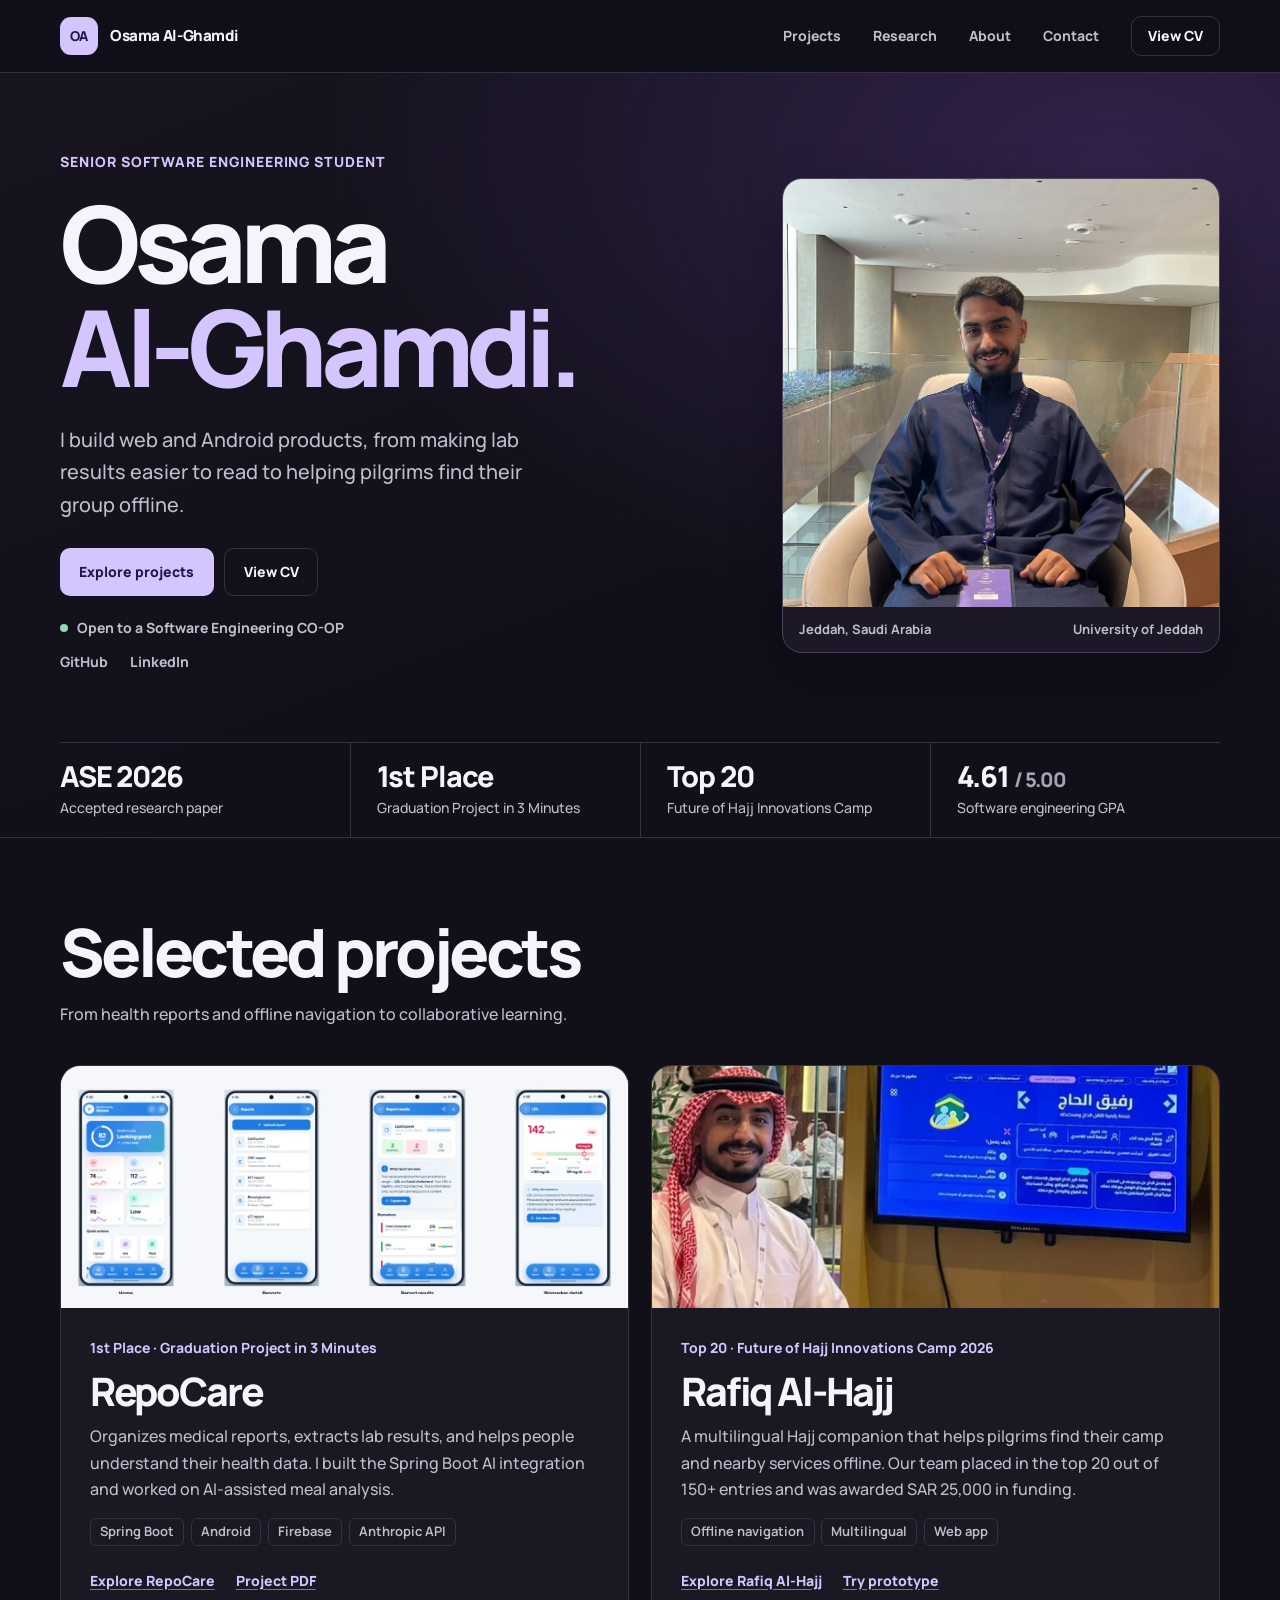
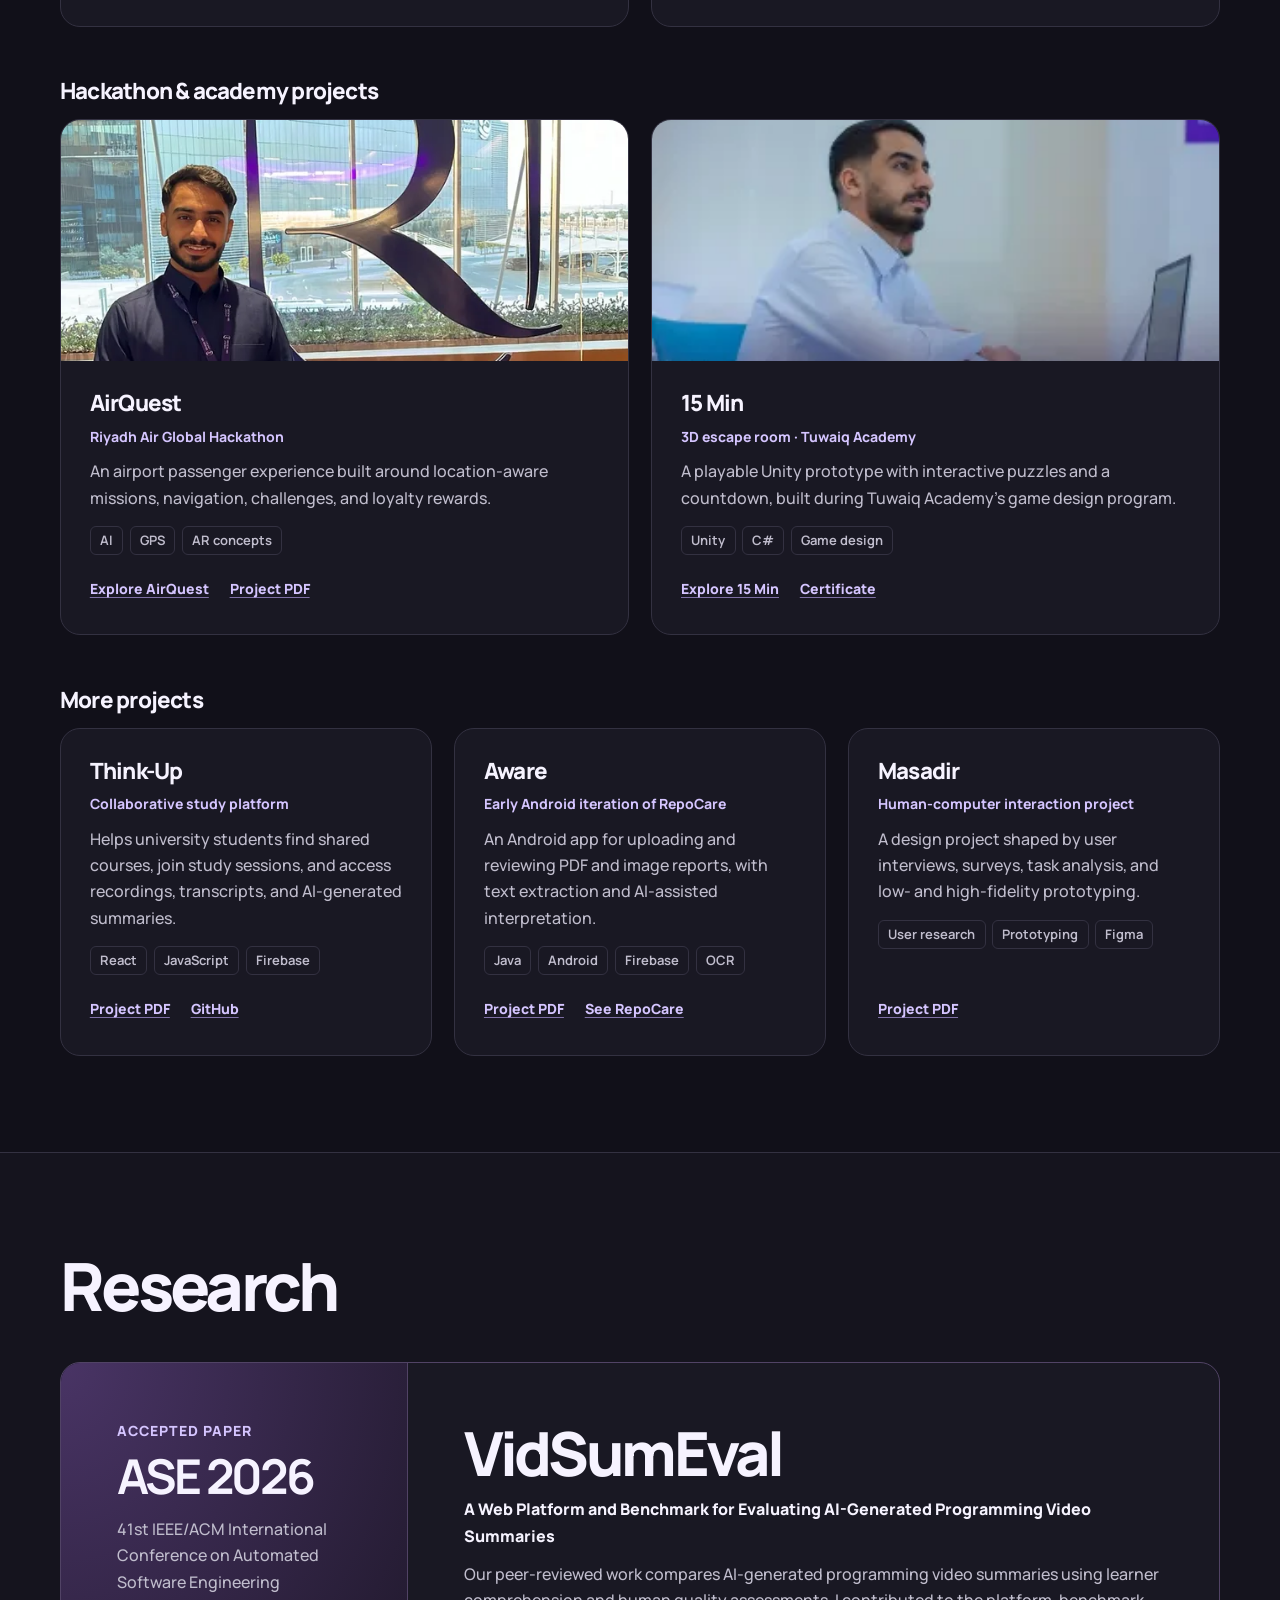
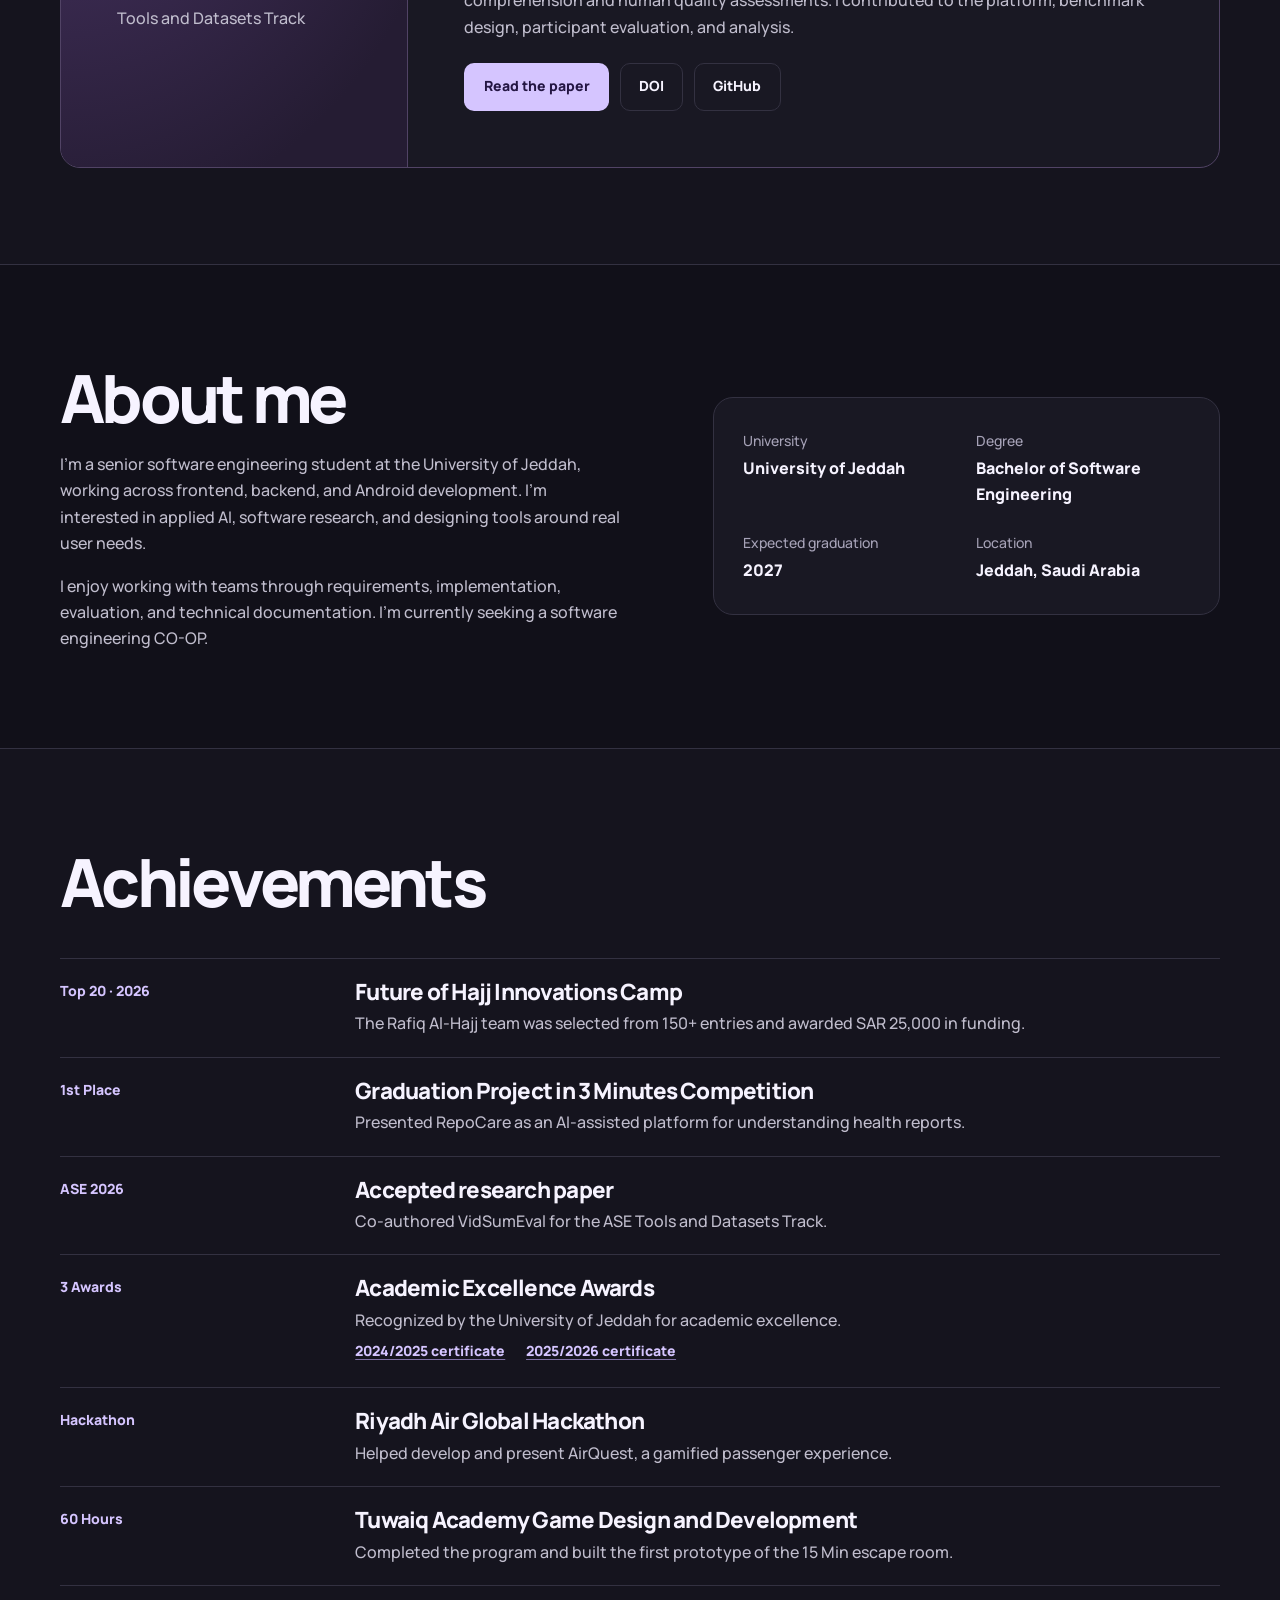
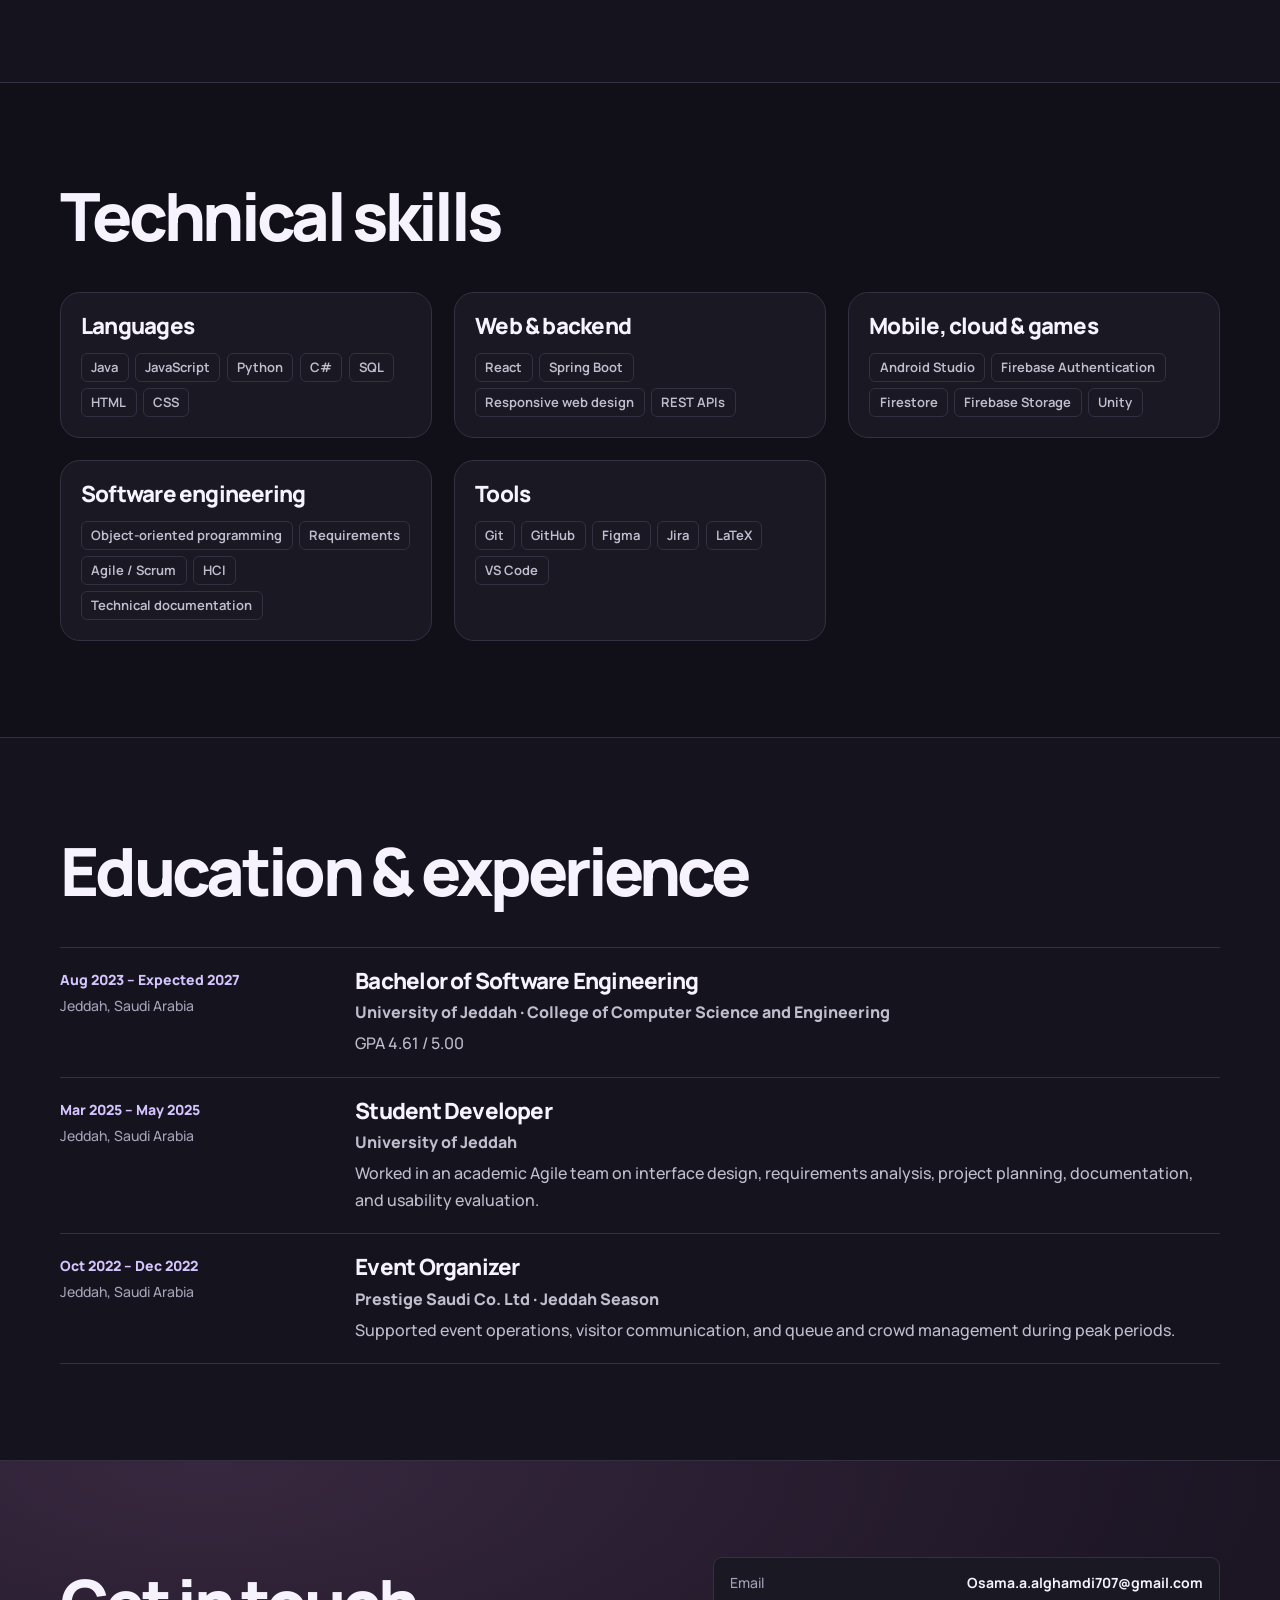
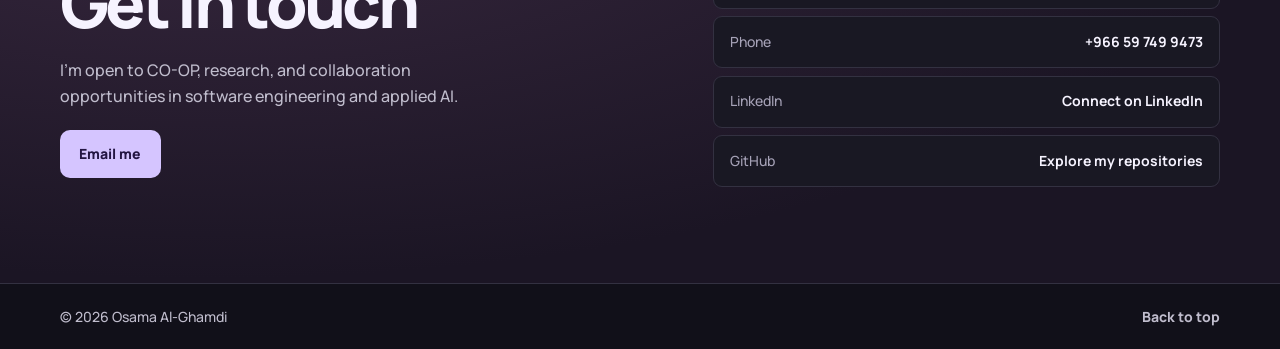
==== commit 0b1d333f: "Refresh portfolio and add project case studies" ====
--- a/index.html
+++ b/index.html
@@ -1,99 +1,261 @@
-<!DOCTYPE html>
+<!doctype html>
 <html lang="en" class="no-js">
 <head>
-  <meta charset="UTF-8">
-  <meta name="viewport" content="width=device-width, initial-scale=1.0">
+  <meta charset="utf-8">
+  <meta name="viewport" content="width=device-width, initial-scale=1">
   <title>Osama Al-Ghamdi | Software Engineering Portfolio</title>
-  <meta name="description" content="Portfolio of Osama Al-Ghamdi, a software engineering student building practical products and researching AI-assisted learning tools.">
+  <meta name="description" content="Software engineering, applied AI research, and selected projects by Osama Al-Ghamdi, a senior software engineering student at the University of Jeddah.">
   <meta name="author" content="Osama Al-Ghamdi">
-  <meta name="theme-color" content="#0f766e">
+  <meta name="theme-color" content="#111019">
   <meta property="og:title" content="Osama Al-Ghamdi | Software Engineering Portfolio">
-  <meta property="og:description" content="Software engineering, AI research, web and Android projects by Osama Al-Ghamdi.">
+  <meta property="og:description" content="Web and Android projects, applied AI research, and selected work by Osama Al-Ghamdi.">
   <meta property="og:type" content="website">
-  <link rel="icon" href="data:image/svg+xml,%3Csvg xmlns='http://www.w3.org/2000/svg' viewBox='0 0 64 64'%3E%3Crect width='64' height='64' rx='12' fill='%230f766e'/%3E%3Ctext x='32' y='41' font-family='Arial,sans-serif' font-size='25' font-weight='700' text-anchor='middle' fill='white'%3EOA%3C/text%3E%3C/svg%3E">
+  <link rel="icon" href="assets/images/monogram.svg" type="image/svg+xml">
+  <link rel="preload" href="assets/fonts/manrope-latin.woff2" as="font" type="font/woff2" crossorigin>
   <link rel="stylesheet" href="css/style.css">
   <script type="application/ld+json">
   {"@context":"https://schema.org","@type":"Person","name":"Osama Al-Ghamdi","jobTitle":"Software Engineering Student","affiliation":{"@type":"CollegeOrUniversity","name":"University of Jeddah"},"address":{"@type":"PostalAddress","addressLocality":"Jeddah","addressCountry":"Saudi Arabia"},"email":"mailto:Osama.a.alghamdi707@gmail.com","sameAs":["https://www.linkedin.com/in/osama-alghamdi-51555a34b","https://github.com/Ivve33"]}
   </script>
+  <script src="js/main.js" defer></script>
 </head>
 <body>
-  <a class="skip-link" href="#main-content">Skip to main content</a>
-  <header class="site-header" id="site-header">
+  <a class="skip-link" href="#main-content">Skip to content</a>
+  <header class="site-header">
     <div class="container nav-wrap">
-      <a class="brand" href="#home" aria-label="Osama Al-Ghamdi, home">OA<span>.</span></a>
-      <button class="nav-toggle" type="button" aria-expanded="false" aria-controls="primary-nav" aria-label="Open navigation"><span></span><span></span><span></span></button>
-      <nav id="primary-nav" class="primary-nav" aria-label="Primary navigation">
-        <a href="#home">Home</a><a href="#about">About</a><a href="#research">Research</a><a href="#projects">Projects</a><a href="#achievements">Achievements</a><a href="#skills">Skills</a><a href="#contact">Contact</a>
-        <a class="button button-small" href="assets/documents/osama-alghamdi-cv.pdf" target="_blank">View CV</a>
+      <a class="brand" href="#home">
+        <span class="monogram" aria-hidden="true">OA</span>
+        <span>Osama Al-Ghamdi</span>
+      </a>
+      <button class="nav-toggle" type="button" aria-expanded="false" aria-controls="primary-nav">Menu</button>
+      <nav class="primary-nav" id="primary-nav" aria-label="Primary navigation">
+        <a href="#projects">Projects</a>
+        <a href="#research">Research</a>
+        <a href="#about">About</a>
+        <a href="#contact">Contact</a>
+        <a class="button button-outline" href="assets/documents/osama-alghamdi-cv.pdf" target="_blank" rel="noopener">View CV</a>
       </nav>
     </div>
   </header>
 
-  <main id="main-content">
-    <!-- Hero -->
-    <section class="hero section" id="home" aria-labelledby="hero-title">
+  <main id="main-content" tabindex="-1">
+    <section class="hero" id="home" aria-labelledby="hero-title">
       <div class="container hero-grid">
-        <div class="hero-copy reveal">
-          <p class="eyebrow">Software Engineering Student</p>
-          <h1 id="hero-title">Hi, I’m <span>Osama Al-Ghamdi.</span></h1>
-          <p class="hero-lead">I build practical digital products across web and Android, and explore how artificial intelligence and software research can create better learning and user experiences.</p>
-          <div class="button-row"><a class="button" href="#research">View My Work</a><a class="button button-secondary" href="assets/documents/osama-alghamdi-cv.pdf" target="_blank">View CV</a></div>
-          <div class="social-row"><a href="https://github.com/Ivve33" target="_blank" rel="noopener noreferrer">GitHub <span aria-hidden="true">↗</span></a><a href="https://www.linkedin.com/in/osama-alghamdi-51555a34b" target="_blank" rel="noopener noreferrer">LinkedIn <span aria-hidden="true">↗</span></a></div>
-        </div>
-        <div class="portrait-wrap reveal"><div class="portrait-frame"><img src="assets/images/profile-photo.jpeg" alt="Portrait of Osama Al-Ghamdi" width="900" height="1600"></div></div>
-      </div>
-      <div class="container metrics" aria-label="Career highlights">
-        <div><strong>ASE 2026</strong><span>Accepted Paper</span></div><div><strong>4.61 / 5.00</strong><span>GPA</span></div><div><strong>1st Place</strong><span>Competition Winner</span></div><div><strong>3 Awards</strong><span>Academic Excellence</span></div>
-      </div>
-    </section>
-
-    <!-- About -->
-    <section class="section section-muted" id="about" aria-labelledby="about-title"><div class="container about-grid reveal"><div><p class="eyebrow">About me</p><h2 id="about-title">Engineering with purpose and curiosity.</h2></div><div class="about-copy"><p>I am pursuing a Bachelor of Software Engineering at the University of Jeddah’s College of Computer Science and Engineering. My experience spans responsive web applications, Android development, Firebase-backed systems, and user-centered interface design.</p><p>I am especially interested in artificial intelligence, applied software research, and creating useful products grounded in real user needs. I enjoy Agile, collaborative development—from requirements and planning to implementation, evaluation, and technical documentation.</p><dl class="facts"><div><dt>University</dt><dd>University of Jeddah</dd></div><div><dt>Degree</dt><dd>Bachelor of Software Engineering</dd></div><div><dt>Expected graduation</dt><dd>2027</dd></div><div><dt>Location</dt><dd>Jeddah, Saudi Arabia</dd></div></dl></div></div></section>
-
-    <!-- Featured research -->
-    <section class="section" id="research" aria-labelledby="research-title"><div class="container"><div class="section-heading reveal"><p class="eyebrow">Featured research</p><h2 id="research-title">Learning-centered evaluation for AI summaries.</h2></div><article class="research-card reveal"><div class="research-index" aria-hidden="true">01</div><div><span class="badge">Accepted Paper — ASE 2026</span><h3>VidSumEval: A Web Platform and Benchmark for Evaluating AI-Generated Programming Video Summaries</h3><p class="conference">41st IEEE/ACM International Conference on Automated Software Engineering · Tools and Datasets Track</p><p>VidSumEval is a web platform and reusable benchmark for evaluating AI-generated programming tutorial video summaries from a learning-centered perspective. It compares summary quality through comprehension and human quality measures.</p><div class="button-row"><a class="button" href="assets/documents/vidsumeval-paper.pdf" target="_blank">Read Paper</a><a class="text-link" href="https://doi.org/10.1145/3832783.3834594" target="_blank" rel="noopener noreferrer">View DOI <span aria-hidden="true">↗</span></a><a class="text-link" href="https://github.com/Ivve33/VidSumEval" target="_blank" rel="noopener noreferrer">GitHub <span aria-hidden="true">↗</span></a></div></div></article></div></section>
-
-    <!-- Projects -->
-    <section class="section section-muted" id="projects" aria-labelledby="projects-title"><div class="container"><div class="section-heading reveal"><p class="eyebrow">Selected projects</p><h2 id="projects-title">Products shaped by real problems.</h2><p>A selection of health, learning, travel, design, and game-development work.</p></div><div class="project-grid">
-      <article class="project-card featured reveal"><div class="card-top"><span class="project-number">01</span><span class="badge badge-winner">1st Place Winner</span></div><h3>RepoCare <span>— AI-Assisted Health Insight Platform</span></h3><p>An AI-assisted personal health platform designed to organize medical reports, extract biomarkers, connect wearable health data, and present complex health information more clearly.</p><ul class="tags"><li>AI</li><li>Health Technology</li><li>OCR</li><li>Biomarkers</li><li>Android</li><li>Software Engineering</li></ul><a class="text-link" href="assets/documents/repocare-project.pdf" target="_blank">View Project PDF <span aria-hidden="true">→</span></a></article>
-      <article class="project-card featured reveal"><span class="project-number">02</span><h3>Think-Up <span>— Collaborative Study Platform</span></h3><p>A bilingual collaborative study platform that helps university students explore majors and shared courses, create study sessions, join live meetings, and access recordings, transcripts, and session summaries.</p><ul class="tags"><li>React</li><li>JavaScript</li><li>Firebase</li><li>Responsive Design</li></ul><div class="card-links"><a class="text-link" href="assets/documents/think-up-project.pdf" target="_blank">View Project PDF <span aria-hidden="true">→</span></a><a class="text-link" href="https://github.com/Ivve33/Think-up" target="_blank" rel="noopener noreferrer">GitHub <span aria-hidden="true">↗</span></a></div></article>
-      <article class="project-card featured reveal"><span class="project-number">03</span><h3>AirQuest <span>— Riyadh Air Hackathon Project</span></h3><p>A gamified passenger engagement concept designed for the Riyadh Air ecosystem using AI-driven personalization, location-aware airport missions, navigation, challenges, and loyalty rewards.</p><ul class="tags"><li>AI</li><li>Gamification</li><li>GPS</li><li>AR Concepts</li><li>Product Design</li></ul><a class="text-link" href="assets/documents/airquest-project.pdf" target="_blank">View Project PDF <span aria-hidden="true">→</span></a></article>
-      <article class="project-card reveal"><span class="project-number">04</span><h3>Aware <span>— Medical Reports Application</span></h3><p>An Android application for securely managing medical reports, uploading PDF and image files, reviewing health information, and supporting AI-assisted report interpretation.</p><ul class="tags"><li>Java</li><li>Android Studio</li><li>Firebase</li><li>OCR</li><li>UI/UX</li></ul><a class="text-link" href="assets/documents/aware-project.pdf" target="_blank">View Project PDF <span aria-hidden="true">→</span></a></article>
-      <article class="project-card reveal"><span class="project-number">05</span><h3>Masadir <span>— HCI Design Project</span></h3><p>A human-computer interaction project developed through user research, interviews, surveys, task analysis, low-fidelity prototyping, and high-fidelity interface design.</p><ul class="tags"><li>HCI</li><li>User Research</li><li>Prototyping</li><li>UI/UX</li><li>Figma</li></ul><a class="text-link" href="assets/documents/masader-project.pdf" target="_blank">View Project PDF <span aria-hidden="true">→</span></a></article>
-      <article class="project-card reveal"><span class="project-number">06</span><h3>15 Min <span>— 3D Escape Room Game</span></h3><p>A playable 3D escape room prototype featuring interactive puzzles, a countdown system, and an immersive environment, created during the Tuwaiq Academy Game Design and Development Program.</p><ul class="tags"><li>Unity</li><li>C#</li><li>Game Design</li></ul><a class="text-link" href="assets/certificates/game-design-tuwaiq.pdf" target="_blank">View Certificate <span aria-hidden="true">→</span></a></article>
-    </div></div></section>
-
-    <!-- Achievements -->
-    <section class="section" id="achievements" aria-labelledby="achievements-title"><div class="container"><div class="section-heading reveal"><p class="eyebrow">Achievements & awards</p><h2 id="achievements-title">Milestones along the way.</h2></div><ol class="achievement-list">
-      <li class="reveal"><span class="achievement-year">ASE 2026</span><div><h3>Accepted Research Paper — ASE 2026</h3><p>Co-authored VidSumEval, accepted to the ASE 2026 Tools and Datasets Track.</p></div></li>
-      <li class="reveal"><span class="achievement-year">1st Place</span><div><h3>Graduation Project in 3 Minutes Competition</h3><p>Awarded first place for presenting RepoCare as an AI-assisted health insight platform.</p></div></li>
-      <li class="reveal"><span class="achievement-year">3 Awards</span><div><h3>Three Academic Excellence Awards</h3><p>Recognized by the University of Jeddah for sustained academic excellence. Current GPA: 4.61 / 5.00.</p><div class="certificate-links"><a class="text-link" href="assets/certificates/academic-excellence-2024-2025.jpeg" target="_blank">Academic Year 2024/2025 <span aria-hidden="true">↗</span></a><a class="text-link" href="assets/certificates/academic-excellence-2025-2026.jpeg" target="_blank">Academic Year 2025/2026 <span aria-hidden="true">↗</span></a></div></div></li>
-      <li class="reveal"><span class="achievement-year">Hackathon</span><div><h3>Riyadh Air Global Hackathon</h3><p>Participated in the development and presentation of AirQuest, a gamified passenger experience concept.</p></div></li>
-      <li class="reveal"><span class="achievement-year">60 Hours</span><div><h3>Game Design and Development Program — Tuwaiq Academy</h3><p>Completed a 60-hour game design and development program and created the first prototype of the 15 Min escape room game.</p></div></li>
-    </ol></div></section>
-
-    <!-- Skills -->
-    <section class="section section-muted" id="skills" aria-labelledby="skills-title"><div class="container"><div class="section-heading reveal"><p class="eyebrow">Technical toolkit</p><h2 id="skills-title">Skills for building end to end.</h2></div><div class="skills-grid">
-      <article class="skill-group reveal"><span>01</span><h3>Programming</h3><ul><li>Java</li><li>JavaScript</li><li>Python</li><li>C#</li><li>SQL</li><li>HTML</li><li>CSS</li></ul></article>
-      <article class="skill-group reveal"><span>02</span><h3>Web Development</h3><ul><li>React</li><li>Responsive Web Design</li><li>Firebase</li><li>REST APIs</li></ul></article>
-      <article class="skill-group reveal"><span>03</span><h3>Mobile & Game Development</h3><ul><li>Android Studio</li><li>Firebase Authentication</li><li>Firestore</li><li>Firebase Storage</li><li>Unity</li></ul></article>
-      <article class="skill-group reveal"><span>04</span><h3>Software Engineering</h3><ul><li>Object-Oriented Programming</li><li>Software Requirements</li><li>Agile</li><li>Scrum</li><li>HCI</li><li>Technical Documentation</li><li>Git</li><li>GitHub</li></ul></article>
-      <article class="skill-group reveal"><span>05</span><h3>Design & Tools</h3><ul><li>Figma</li><li>Jira</li><li>LaTeX</li><li>VS Code</li></ul></article>
-    </div></div></section>
-
-    <!-- Education and experience -->
-    <section class="section" id="experience" aria-labelledby="experience-title"><div class="container"><div class="section-heading reveal"><p class="eyebrow">Education & experience</p><h2 id="experience-title">Learning through study and practice.</h2></div><div class="timeline">
-      <article class="timeline-item reveal"><div class="timeline-meta"><span>Aug 2023 — Expected 2027</span><span>Jeddah, Saudi Arabia</span></div><div><p class="timeline-type">Education</p><h3>Bachelor of Software Engineering</h3><p class="organization">University of Jeddah · College of Computer Science and Engineering</p><p>GPA: 4.61 / 5.00</p></div></article>
-      <article class="timeline-item reveal"><div class="timeline-meta"><span>Mar 2025 — May 2025</span><span>Jeddah, Saudi Arabia</span></div><div><p class="timeline-type">Experience</p><h3>Student Developer</h3><p class="organization">University of Jeddah</p><ul><li>Contributed to interface design, requirements analysis, project planning, documentation, and usability evaluation.</li><li>Applied Agile practices and software engineering principles while collaborating in an academic development team.</li></ul></div></article>
-      <article class="timeline-item reveal"><div class="timeline-meta"><span>Oct 2022 — Dec 2022</span><span>Jeddah, Saudi Arabia</span></div><div><p class="timeline-type">Experience</p><h3>Event Organizer</h3><p class="organization">Prestige Saudi Co. Ltd — Jeddah Season</p><ul><li>Supported event operations and visitor communication during high-attendance periods.</li><li>Helped manage queues and organize crowds during peak periods.</li></ul></div></article>
-    </div></div></section>
-
-    <!-- Contact -->
-    <section class="section contact-section" id="contact" aria-labelledby="contact-title"><div class="container contact-grid reveal"><div><p class="eyebrow">Get in touch</p><h2 id="contact-title">Let’s build something useful.</h2><p>I’m open to internship, collaboration, and research opportunities in software engineering, web development, and applied AI.</p></div><div class="contact-links"><a href="mailto:Osama.a.alghamdi707@gmail.com"><span>Email</span><strong>Osama.a.alghamdi707@gmail.com</strong></a><a href="tel:+966597499473"><span>Phone</span><strong>+966 59 749 9473</strong></a><a href="https://www.linkedin.com/in/osama-alghamdi-51555a34b" target="_blank" rel="noopener noreferrer"><span>LinkedIn</span><strong>Connect with me ↗</strong></a><a href="https://github.com/Ivve33" target="_blank" rel="noopener noreferrer"><span>GitHub</span><strong>Explore my work ↗</strong></a></div></div></section>
+        <div class="hero-copy">
+          <p class="eyebrow role">Senior Software Engineering Student</p>
+          <h1 id="hero-title">Osama<br><span>Al-Ghamdi.</span></h1>
+          <p class="hero-lead">I build web and Android products, from making lab results easier to read to helping pilgrims find their group offline.</p>
+          <div class="action-row">
+            <a class="button" href="#projects">Explore projects</a>
+            <a class="button button-outline" href="assets/documents/osama-alghamdi-cv.pdf" target="_blank" rel="noopener">View CV</a>
+          </div>
+          <p class="availability">Open to a Software Engineering CO-OP</p>
+          <ul class="social-links" aria-label="Social profiles">
+            <li><a href="https://github.com/Ivve33" target="_blank" rel="noopener">GitHub</a></li>
+            <li><a href="https://www.linkedin.com/in/osama-alghamdi-51555a34b" target="_blank" rel="noopener">LinkedIn</a></li>
+          </ul>
+        </div>
+        <figure class="portrait">
+          <img src="assets/images/profile-photo.jpeg" alt="Osama Al-Ghamdi" width="900" height="1600" fetchpriority="high">
+          <figcaption><span>Jeddah, Saudi Arabia</span><span>University of Jeddah</span></figcaption>
+        </figure>
+      </div>
+      <ul class="container highlights" aria-label="Portfolio highlights">
+        <li><a href="#research"><strong>ASE 2026</strong><span>Accepted research paper</span></a></li>
+        <li><a href="#repocare"><strong>1st Place</strong><span>Graduation Project in 3 Minutes</span></a></li>
+        <li><a href="#rafiq"><strong>Top 20</strong><span>Future of Hajj Innovations Camp</span></a></li>
+        <li><a href="#experience"><strong>4.61 <small>/ 5.00</small></strong><span>Software engineering GPA</span></a></li>
+      </ul>
+    </section>
+
+    <section class="section" id="projects" aria-labelledby="projects-title">
+      <div class="container">
+        <div class="section-heading">
+          <h2 id="projects-title">Selected projects</h2>
+          <p>From health reports and offline navigation to collaborative learning.</p>
+        </div>
+        <div class="featured-grid">
+          <article class="project-card featured-card" id="repocare">
+            <div class="project-visual repocare-visual">
+              <img src="projects/repocare/media/app-screens.webp" alt="Four RepoCare screens showing health scores, report management, and lab results" width="1304" height="491" loading="lazy" decoding="async">
+            </div>
+            <div class="project-content">
+              <p class="project-award">1st Place · Graduation Project in 3 Minutes</p>
+              <h3>RepoCare</h3>
+              <p>Organizes medical reports, extracts lab results, and helps people understand their health data. I built the Spring Boot AI integration and worked on AI-assisted meal analysis.</p>
+              <ul class="tags" aria-label="Technologies"><li>Spring Boot</li><li>Android</li><li>Firebase</li><li>Anthropic API</li></ul>
+              <div class="card-links"><a href="projects/repocare/index.html">Explore RepoCare</a><a href="assets/documents/repocare-project.pdf" target="_blank" rel="noopener">Project PDF</a></div>
+            </div>
+          </article>
+
+          <article class="project-card featured-card" id="rafiq">
+            <div class="project-visual rafiq-visual">
+              <img src="projects/rafiq-al-hajj/media/hajj-expo.webp" alt="Osama beside the Rafiq Al-Hajj project display at the Hajj Exhibition" width="619" height="1100" loading="lazy" decoding="async">
+            </div>
+            <div class="project-content">
+              <p class="project-award">Top 20 · Future of Hajj Innovations Camp 2026</p>
+              <h3>Rafiq Al-Hajj</h3>
+              <p>A multilingual Hajj companion that helps pilgrims find their camp and nearby services offline. Our team placed in the top 20 out of 150+ entries and was awarded SAR 25,000 in funding.</p>
+              <ul class="tags" aria-label="Project features"><li>Offline navigation</li><li>Multilingual</li><li>Web app</li></ul>
+              <div class="card-links"><a href="projects/rafiq-al-hajj/index.html">Explore Rafiq Al-Hajj</a><a href="https://rafiq-alhaj-nine.vercel.app/" target="_blank" rel="noopener">Try prototype</a></div>
+            </div>
+          </article>
+        </div>
+
+        <h3 class="subsection-heading">Hackathon &amp; academy projects</h3>
+        <div class="featured-grid">
+          <article class="project-card">
+            <div class="project-visual airquest-visual">
+              <img src="projects/airquest/media/riyadh-air.webp" alt="Osama at Riyadh Air holding a branded folder" width="675" height="1200" loading="lazy" decoding="async">
+            </div>
+            <div class="project-content">
+              <h3>AirQuest</h3>
+              <p class="project-type">Riyadh Air Global Hackathon</p>
+              <p>An airport passenger experience built around location-aware missions, navigation, challenges, and loyalty rewards.</p>
+              <ul class="tags" aria-label="Project features"><li>AI</li><li>GPS</li><li>AR concepts</li></ul>
+              <div class="card-links"><a href="projects/airquest/index.html">Explore AirQuest</a><a href="assets/documents/airquest-project.pdf" target="_blank" rel="noopener">Project PDF</a></div>
+            </div>
+          </article>
+          <article class="project-card">
+            <div class="project-visual tuwaiq-visual">
+              <img src="projects/15-min/media/tuwaiq-academy.webp" alt="Osama working at a laptop during the Tuwaiq Academy program" width="320" height="180" loading="lazy" decoding="async">
+            </div>
+            <div class="project-content">
+              <h3>15 Min</h3>
+              <p class="project-type">3D escape room · Tuwaiq Academy</p>
+              <p>A playable Unity prototype with interactive puzzles and a countdown, built during Tuwaiq Academy’s game design program.</p>
+              <ul class="tags" aria-label="Technologies"><li>Unity</li><li>C#</li><li>Game design</li></ul>
+              <div class="card-links"><a href="projects/15-min/index.html">Explore 15 Min</a><a href="assets/certificates/game-design-tuwaiq.pdf" target="_blank" rel="noopener">Certificate</a></div>
+            </div>
+          </article>
+        </div>
+
+        <h3 class="subsection-heading">More projects</h3>
+        <div class="project-grid">
+          <article class="project-card project-content">
+            <h3>Think-Up</h3>
+            <p class="project-type">Collaborative study platform</p>
+            <p>Helps university students find shared courses, join study sessions, and access recordings, transcripts, and AI-generated summaries.</p>
+            <ul class="tags" aria-label="Technologies"><li>React</li><li>JavaScript</li><li>Firebase</li></ul>
+            <div class="card-links"><a href="assets/documents/think-up-project.pdf" target="_blank" rel="noopener">Project PDF</a><a href="https://github.com/Ivve33/Think-up" target="_blank" rel="noopener">GitHub</a></div>
+          </article>
+          <article class="project-card project-content">
+            <h3>Aware</h3>
+            <p class="project-type">Early Android iteration of RepoCare</p>
+            <p>An Android app for uploading and reviewing PDF and image reports, with text extraction and AI-assisted interpretation.</p>
+            <ul class="tags" aria-label="Technologies"><li>Java</li><li>Android</li><li>Firebase</li><li>OCR</li></ul>
+            <div class="card-links"><a href="assets/documents/aware-project.pdf" target="_blank" rel="noopener">Project PDF</a><a href="projects/repocare/index.html">See RepoCare</a></div>
+          </article>
+          <article class="project-card project-content">
+            <h3>Masadir</h3>
+            <p class="project-type">Human-computer interaction project</p>
+            <p>A design project shaped by user interviews, surveys, task analysis, and low- and high-fidelity prototyping.</p>
+            <ul class="tags" aria-label="Methods and tools"><li>User research</li><li>Prototyping</li><li>Figma</li></ul>
+            <div class="card-links"><a href="assets/documents/masader-project.pdf" target="_blank" rel="noopener">Project PDF</a></div>
+          </article>
+        </div>
+      </div>
+    </section>
+
+    <section class="section section-muted" id="research" aria-labelledby="research-title">
+      <div class="container">
+        <div class="section-heading"><h2 id="research-title">Research</h2></div>
+        <article class="research-card">
+          <div class="research-meta">
+            <p class="eyebrow">Accepted paper</p>
+            <strong>ASE 2026</strong>
+            <p>41st IEEE/ACM International Conference on Automated Software Engineering</p>
+            <p>Tools and Datasets Track</p>
+          </div>
+          <div class="research-content">
+            <h3>VidSumEval</h3>
+            <p class="paper-title">A Web Platform and Benchmark for Evaluating AI-Generated Programming Video Summaries</p>
+            <p>Our peer-reviewed work compares AI-generated programming video summaries using learner comprehension and human quality assessments. I contributed to the platform, benchmark design, participant evaluation, and analysis.</p>
+            <div class="action-row">
+              <a class="button" href="assets/documents/vidsumeval-paper.pdf" target="_blank" rel="noopener">Read the paper</a>
+              <a class="button button-outline" href="https://doi.org/10.1145/3832783.3834594" target="_blank" rel="noopener">DOI</a>
+              <a class="button button-outline" href="https://github.com/Ivve33/VidSumEval" target="_blank" rel="noopener">GitHub</a>
+            </div>
+          </div>
+        </article>
+      </div>
+    </section>
+
+    <section class="section" id="about" aria-labelledby="about-title">
+      <div class="container about-grid">
+        <div>
+          <h2 id="about-title">About me</h2>
+          <p class="about-intro">I’m a senior software engineering student at the University of Jeddah, working across frontend, backend, and Android development. I’m interested in applied AI, software research, and designing tools around real user needs.</p>
+          <p>I enjoy working with teams through requirements, implementation, evaluation, and technical documentation. I’m currently seeking a software engineering CO-OP.</p>
+        </div>
+        <dl class="facts">
+          <div><dt>University</dt><dd>University of Jeddah</dd></div>
+          <div><dt>Degree</dt><dd>Bachelor of Software Engineering</dd></div>
+          <div><dt>Expected graduation</dt><dd>2027</dd></div>
+          <div><dt>Location</dt><dd>Jeddah, Saudi Arabia</dd></div>
+        </dl>
+      </div>
+    </section>
+
+    <section class="section section-muted" id="achievements" aria-labelledby="achievements-title">
+      <div class="container">
+        <div class="section-heading"><h2 id="achievements-title">Achievements</h2></div>
+        <ul class="detail-list">
+          <li><span class="detail-label">Top 20 · 2026</span><div><h3>Future of Hajj Innovations Camp</h3><p>The Rafiq Al-Hajj team was selected from 150+ entries and awarded SAR 25,000 in funding.</p></div></li>
+          <li><span class="detail-label">1st Place</span><div><h3>Graduation Project in 3 Minutes Competition</h3><p>Presented RepoCare as an AI-assisted platform for understanding health reports.</p></div></li>
+          <li><span class="detail-label">ASE 2026</span><div><h3>Accepted research paper</h3><p>Co-authored VidSumEval for the ASE Tools and Datasets Track.</p></div></li>
+          <li><span class="detail-label">3 Awards</span><div><h3>Academic Excellence Awards</h3><p>Recognized by the University of Jeddah for academic excellence.</p><div class="card-links"><a href="assets/certificates/academic-excellence-2024-2025.jpeg" target="_blank" rel="noopener">2024/2025 certificate</a><a href="assets/certificates/academic-excellence-2025-2026.jpeg" target="_blank" rel="noopener">2025/2026 certificate</a></div></div></li>
+          <li><span class="detail-label">Hackathon</span><div><h3>Riyadh Air Global Hackathon</h3><p>Helped develop and present AirQuest, a gamified passenger experience.</p></div></li>
+          <li><span class="detail-label">60 Hours</span><div><h3>Tuwaiq Academy Game Design and Development</h3><p>Completed the program and built the first prototype of the 15 Min escape room.</p></div></li>
+        </ul>
+      </div>
+    </section>
+
+    <section class="section" id="skills" aria-labelledby="skills-title">
+      <div class="container">
+        <div class="section-heading"><h2 id="skills-title">Technical skills</h2></div>
+        <div class="skills-grid">
+          <article class="skill-group"><h3>Languages</h3><ul class="tags"><li>Java</li><li>JavaScript</li><li>Python</li><li>C#</li><li>SQL</li><li>HTML</li><li>CSS</li></ul></article>
+          <article class="skill-group"><h3>Web &amp; backend</h3><ul class="tags"><li>React</li><li>Spring Boot</li><li>Responsive web design</li><li>REST APIs</li></ul></article>
+          <article class="skill-group"><h3>Mobile, cloud &amp; games</h3><ul class="tags"><li>Android Studio</li><li>Firebase Authentication</li><li>Firestore</li><li>Firebase Storage</li><li>Unity</li></ul></article>
+          <article class="skill-group"><h3>Software engineering</h3><ul class="tags"><li>Object-oriented programming</li><li>Requirements</li><li>Agile / Scrum</li><li>HCI</li><li>Technical documentation</li></ul></article>
+          <article class="skill-group"><h3>Tools</h3><ul class="tags"><li>Git</li><li>GitHub</li><li>Figma</li><li>Jira</li><li>LaTeX</li><li>VS Code</li></ul></article>
+        </div>
+      </div>
+    </section>
+
+    <section class="section section-muted" id="experience" aria-labelledby="experience-title">
+      <div class="container">
+        <div class="section-heading"><h2 id="experience-title">Education &amp; experience</h2></div>
+        <ul class="detail-list">
+          <li><div class="timeline-meta"><span class="detail-label">Aug 2023 – Expected 2027</span><span>Jeddah, Saudi Arabia</span></div><div><h3>Bachelor of Software Engineering</h3><p class="organization">University of Jeddah · College of Computer Science and Engineering</p><p>GPA 4.61 / 5.00</p></div></li>
+          <li><div class="timeline-meta"><span class="detail-label">Mar 2025 – May 2025</span><span>Jeddah, Saudi Arabia</span></div><div><h3>Student Developer</h3><p class="organization">University of Jeddah</p><p>Worked in an academic Agile team on interface design, requirements analysis, project planning, documentation, and usability evaluation.</p></div></li>
+          <li><div class="timeline-meta"><span class="detail-label">Oct 2022 – Dec 2022</span><span>Jeddah, Saudi Arabia</span></div><div><h3>Event Organizer</h3><p class="organization">Prestige Saudi Co. Ltd · Jeddah Season</p><p>Supported event operations, visitor communication, and queue and crowd management during peak periods.</p></div></li>
+        </ul>
+      </div>
+    </section>
+
+    <section class="section contact-section" id="contact" aria-labelledby="contact-title">
+      <div class="container contact-grid">
+        <div>
+          <h2 id="contact-title">Get in touch</h2>
+          <p>I’m open to CO-OP, research, and collaboration opportunities in software engineering and applied AI.</p>
+          <a class="button" href="mailto:Osama.a.alghamdi707@gmail.com">Email me</a>
+        </div>
+        <ul class="contact-links">
+          <li><a href="mailto:Osama.a.alghamdi707@gmail.com"><span>Email</span><strong>Osama.a.alghamdi707@gmail.com</strong></a></li>
+          <li><a href="tel:+966597499473"><span>Phone</span><strong>+966 59 749 9473</strong></a></li>
+          <li><a href="https://www.linkedin.com/in/osama-alghamdi-51555a34b" target="_blank" rel="noopener"><span>LinkedIn</span><strong>Connect on LinkedIn</strong></a></li>
+          <li><a href="https://github.com/Ivve33" target="_blank" rel="noopener"><span>GitHub</span><strong>Explore my repositories</strong></a></li>
+        </ul>
+      </div>
+    </section>
   </main>
 
-  <footer class="site-footer"><div class="container footer-wrap"><div><strong>Osama Al-Ghamdi</strong><p>Built with HTML, CSS, and JavaScript.</p></div><p>© <span id="current-year">2026</span> Osama Al-Ghamdi</p><div class="footer-links"><a href="https://github.com/Ivve33" target="_blank" rel="noopener noreferrer">GitHub</a><a href="https://www.linkedin.com/in/osama-alghamdi-51555a34b" target="_blank" rel="noopener noreferrer">LinkedIn</a></div></div></footer>
-  <button class="back-to-top" type="button" aria-label="Back to top">↑</button>
-  <script src="js/main.js"></script>
+  <footer class="site-footer">
+    <div class="container footer-wrap">
+      <p>© <span id="current-year">2026</span> Osama Al-Ghamdi</p>
+      <a href="#home">Back to top</a>
+    </div>
+  </footer>
 </body>
 </html>
--- a/css/style.css
+++ b/css/style.css
@@ -1,16 +1,1090 @@
-:root{--navy:#102a43;--navy-deep:#071d2e;--teal:#0f766e;--teal-dark:#0b5e58;--teal-soft:#e7f4f2;--text:#425466;--muted:#68798a;--surface:#fff;--background:#f8faf9;--border:#dce5e8;--shadow:0 16px 45px rgba(16,42,67,.09);--radius:16px;--container:1160px;--section:clamp(5rem,9vw,8rem);--font:Inter,ui-sans-serif,-apple-system,BlinkMacSystemFont,"Segoe UI",sans-serif}
-*{box-sizing:border-box}html{scroll-behavior:smooth;scroll-padding-top:88px}body{margin:0;background:var(--surface);color:var(--text);font-family:var(--font);font-size:16px;line-height:1.7;overflow-x:hidden}img{display:block;max-width:100%}a{color:inherit;text-decoration:none}button{font:inherit}h1,h2,h3,p{margin-top:0}h1,h2,h3{color:var(--navy-deep);line-height:1.15;letter-spacing:-.035em}h1{font-size:clamp(3rem,7vw,5.8rem);margin-bottom:1.5rem}h2{font-size:clamp(2.2rem,4.7vw,4rem);margin-bottom:1.25rem;max-width:800px}h3{font-size:1.35rem;margin-bottom:.8rem}.container{width:min(calc(100% - 3rem),var(--container));margin-inline:auto}.section{padding-block:var(--section)}.section-muted{background:var(--background)}.section-heading{margin-bottom:3rem}.section-heading>p:last-child{max-width:600px;font-size:1.08rem}.eyebrow{text-transform:uppercase;letter-spacing:.16em;font-size:.76rem;font-weight:800;color:var(--teal);margin-bottom:1rem}.skip-link{position:fixed;top:8px;left:8px;padding:.7rem 1rem;background:var(--navy);color:#fff;z-index:1000;transform:translateY(-150%)}.skip-link:focus{transform:none}.button{display:inline-flex;align-items:center;justify-content:center;min-height:48px;padding:.75rem 1.2rem;border:1px solid var(--teal);border-radius:9px;background:var(--teal);color:#fff;font-weight:700;line-height:1.2;transition:background .2s,transform .2s}.button:hover{background:var(--teal-dark);transform:translateY(-2px)}.button-secondary{background:transparent;color:var(--navy);border-color:var(--border)}.button-secondary:hover{background:var(--background)}.button-small{min-height:40px;padding:.55rem .85rem;color:#fff!important}.button-row,.social-row,.card-links,.certificate-links{display:flex;align-items:center;flex-wrap:wrap;gap:1rem}.text-link{display:inline-flex;align-items:center;gap:.35rem;color:var(--teal-dark);font-weight:750}.text-link:hover{text-decoration:underline;text-underline-offset:4px}a:focus-visible,button:focus-visible{outline:3px solid #3daaa0;outline-offset:4px;border-radius:5px}
-/* Header */.site-header{position:fixed;z-index:100;inset:0 0 auto;background:rgba(255,255,255,.94);backdrop-filter:blur(12px);border-bottom:1px solid transparent;transition:border-color .2s,box-shadow .2s}.site-header.scrolled{border-color:var(--border);box-shadow:0 5px 20px rgba(16,42,67,.05)}.nav-wrap{height:76px;display:flex;align-items:center;justify-content:space-between}.brand{font-size:1.55rem;font-weight:900;color:var(--navy);letter-spacing:-.06em}.brand span{color:var(--teal)}.primary-nav{display:flex;align-items:center;gap:1.35rem}.primary-nav>a:not(.button){font-size:.88rem;font-weight:700;color:#52677a;position:relative}.primary-nav>a:not(.button)::after{content:"";position:absolute;height:2px;inset:auto 50% -8px;background:var(--teal);transition:inset .2s}.primary-nav>a:hover,.primary-nav>a.active{color:var(--teal-dark)}.primary-nav>a.active::after{inset:auto 0 -8px}.nav-toggle{display:none;background:transparent;border:0;padding:.5rem}.nav-toggle span{display:block;width:24px;height:2px;background:var(--navy);margin:5px;transition:.2s}
-/* Hero */.hero{padding-top:clamp(9rem,15vw,12rem);padding-bottom:4rem;background:linear-gradient(180deg,#f4f9f8 0,#fff 72%)}.hero-grid{display:grid;grid-template-columns:minmax(0,1.35fr) minmax(280px,.65fr);gap:clamp(3rem,8vw,7rem);align-items:center}.hero h1 span{color:var(--teal)}.hero-lead{font-size:clamp(1.08rem,2vw,1.28rem);max-width:680px;margin-bottom:2rem}.social-row{margin-top:1.5rem}.social-row a{font-weight:700;color:var(--navy);font-size:.92rem}.portrait-wrap{position:relative;justify-self:end}.portrait-frame{width:min(100%,360px);aspect-ratio:4/5;overflow:hidden;border-radius:120px 120px 18px 18px;box-shadow:var(--shadow);border:8px solid white}.portrait-frame img{width:100%;height:100%;object-fit:cover;object-position:center 25%}.availability{position:absolute;right:-1.2rem;bottom:1.8rem;background:#fff;border:1px solid var(--border);box-shadow:var(--shadow);border-radius:10px;padding:.7rem .9rem;color:var(--navy);font-size:.78rem;font-weight:750;white-space:nowrap}.availability span{display:inline-block;width:8px;height:8px;background:#20a47b;border-radius:50%;margin-right:.35rem}.metrics{display:grid;grid-template-columns:repeat(4,1fr);margin-top:5rem;border-block:1px solid var(--border)}.metrics div{padding:1.4rem;border-right:1px solid var(--border)}.metrics div:last-child{border:0}.metrics strong,.metrics span{display:block}.metrics strong{color:var(--navy);font-size:1.08rem}.metrics span{color:var(--muted);font-size:.82rem;margin-top:.15rem}
-/* About and research */.about-grid{display:grid;grid-template-columns:.8fr 1.2fr;gap:clamp(2rem,7vw,7rem)}.about-copy>p{font-size:1.08rem}.facts{display:grid;grid-template-columns:1fr 1fr;margin:2rem 0 0;border-top:1px solid var(--border)}.facts div{padding:1rem 0;border-bottom:1px solid var(--border)}.facts dt{font-size:.75rem;color:var(--muted);text-transform:uppercase;letter-spacing:.08em}.facts dd{margin:0;color:var(--navy);font-weight:700}.research-card{display:grid;grid-template-columns:100px 1fr;gap:2rem;background:var(--navy-deep);padding:clamp(2rem,5vw,4rem);border-radius:var(--radius);box-shadow:var(--shadow);color:#c3d1dc}.research-card h3{color:#fff;font-size:clamp(1.7rem,4vw,2.8rem);max-width:900px}.research-card p{max-width:850px}.research-card .conference{color:#7dd5cc;font-weight:650}.research-card .text-link{color:#8ce0d7}.research-index{font-size:4rem;font-weight:800;color:rgba(255,255,255,.1);line-height:1}.badge{display:inline-block;background:var(--teal-soft);color:var(--teal-dark);border-radius:100px;padding:.35rem .7rem;font-size:.73rem;font-weight:800;letter-spacing:.03em;margin-bottom:1rem}.badge-winner{background:#fff4d8;color:#8a5900;margin:0}
-/* Projects */.project-grid{display:grid;grid-template-columns:repeat(2,minmax(0,1fr));gap:1.25rem}.project-card{display:flex;flex-direction:column;align-items:flex-start;min-height:390px;padding:2rem;background:#fff;border:1px solid var(--border);border-radius:var(--radius);transition:transform .25s,box-shadow .25s,border-color .25s}.project-card:hover{transform:translateY(-4px);box-shadow:var(--shadow);border-color:#bad1d2}.project-card.featured{border-top:4px solid var(--teal)}.project-card h3 span{font-weight:500;color:#52677a}.project-card p{margin-bottom:1.2rem}.project-card>.text-link,.project-card>.card-links{margin-top:auto}.project-number{display:block;color:#86a0a7;font-size:.77rem;font-weight:800;letter-spacing:.12em;margin-bottom:1.2rem}.card-top{width:100%;display:flex;justify-content:space-between;align-items:flex-start}.tags{display:flex;flex-wrap:wrap;gap:.45rem;list-style:none;padding:0;margin:0 0 1.7rem}.tags li{background:var(--background);border:1px solid var(--border);border-radius:6px;padding:.28rem .55rem;font-size:.73rem;color:#506878;font-weight:650}
-/* Achievements, skills, timeline */.achievement-list{list-style:none;padding:0;margin:0;border-top:1px solid var(--border)}.achievement-list li{display:grid;grid-template-columns:160px 1fr;gap:2rem;padding:2rem 0;border-bottom:1px solid var(--border)}.achievement-list h3{margin-bottom:.35rem}.achievement-list p{margin-bottom:.5rem}.achievement-year{color:var(--teal);font-weight:800;font-size:.82rem;text-transform:uppercase;letter-spacing:.08em}.certificate-links{margin-top:1rem}.skills-grid{display:grid;grid-template-columns:repeat(6,1fr);gap:1rem}.skill-group{grid-column:span 2;background:#fff;border:1px solid var(--border);border-radius:var(--radius);padding:1.7rem}.skill-group:nth-child(4),.skill-group:nth-child(5){grid-column:span 3}.skill-group>span{font-size:.72rem;color:var(--teal);font-weight:800}.skill-group ul{list-style:none;padding:0;margin:1rem 0 0;display:flex;flex-wrap:wrap;gap:.45rem}.skill-group li{padding:.35rem .65rem;border-radius:6px;background:var(--background);color:#4f6474;font-size:.82rem}.timeline{border-top:1px solid var(--border)}.timeline-item{display:grid;grid-template-columns:260px 1fr;gap:3rem;padding:2.4rem 0;border-bottom:1px solid var(--border)}.timeline-meta{display:flex;flex-direction:column;color:var(--muted);font-size:.84rem}.timeline-type{color:var(--teal);font-size:.75rem;text-transform:uppercase;letter-spacing:.12em;font-weight:800;margin-bottom:.5rem}.timeline-item h3{font-size:1.5rem;margin-bottom:.3rem}.organization{font-weight:700;color:#52677a}.timeline-item ul{padding-left:1.2rem;margin-bottom:0}.timeline-item li+li{margin-top:.35rem}
-/* Contact and footer */.contact-section{background:var(--navy-deep);color:#c5d2dc}.contact-section h2{color:#fff}.contact-grid{display:grid;grid-template-columns:1fr 1fr;gap:clamp(3rem,8vw,8rem)}.contact-grid>div:first-child>p:last-child{font-size:1.08rem}.contact-links{display:grid;grid-template-columns:1fr 1fr;gap:1rem}.contact-links a{padding:1.2rem;border:1px solid #26465c;border-radius:12px;transition:border-color .2s,background .2s;overflow-wrap:anywhere}.contact-links a:hover{background:#102c40;border-color:#47837f}.contact-links span,.contact-links strong{display:block}.contact-links span{color:#7f98aa;font-size:.75rem;text-transform:uppercase;letter-spacing:.1em}.contact-links strong{color:#fff;font-size:.9rem;margin-top:.2rem}.site-footer{background:#051621;color:#93a8b6;padding-block:2rem;border-top:1px solid #1c3444}.footer-wrap{display:flex;align-items:center;justify-content:space-between;gap:2rem;font-size:.82rem}.footer-wrap strong{color:#fff}.footer-wrap p{margin:0}.footer-links{display:flex;gap:1rem}.footer-links a:hover{color:#fff}.back-to-top{position:fixed;right:1.25rem;bottom:1.25rem;width:44px;height:44px;border:0;border-radius:50%;background:var(--teal);color:#fff;box-shadow:var(--shadow);cursor:pointer;opacity:0;visibility:hidden;transform:translateY(10px);transition:.2s;z-index:80}.back-to-top.visible{opacity:1;visibility:visible;transform:none}.reveal{opacity:0;transform:translateY(22px);transition:opacity .65s ease,transform .65s ease}.reveal.visible{opacity:1;transform:none}.no-js .reveal{opacity:1;transform:none}
-@media(max-width:900px){.nav-toggle{display:block;z-index:2}.primary-nav{position:absolute;top:76px;left:1.5rem;right:1.5rem;display:none;align-items:stretch;flex-direction:column;gap:0;padding:1rem;background:#fff;border:1px solid var(--border);border-radius:12px;box-shadow:var(--shadow)}.primary-nav.open{display:flex}.primary-nav>a{padding:.75rem}.primary-nav>a.active::after{display:none}.nav-toggle.open span:first-child{transform:translateY(7px) rotate(45deg)}.nav-toggle.open span:nth-child(2){opacity:0}.nav-toggle.open span:last-child{transform:translateY(-7px) rotate(-45deg)}.hero-grid{grid-template-columns:1fr .65fr;gap:2.5rem}.metrics{grid-template-columns:1fr 1fr}.metrics div:nth-child(2){border-right:0}.metrics div:nth-child(-n+2){border-bottom:1px solid var(--border)}.about-grid{grid-template-columns:1fr}.skills-grid{grid-template-columns:1fr 1fr}.skill-group,.skill-group:nth-child(4),.skill-group:nth-child(5){grid-column:auto}.contact-grid{grid-template-columns:1fr}.contact-links{max-width:650px}}
-@media(max-width:650px){.container{width:min(calc(100% - 2rem),var(--container))}.hero-grid{grid-template-columns:1fr}.hero-copy{order:2}.portrait-wrap{order:1;justify-self:start}.portrait-frame{width:220px;border-radius:80px 80px 14px 14px}.availability{right:-4rem}.hero{padding-top:7.5rem}.button-row .button{width:100%}.metrics{margin-top:3rem}.metrics div{padding:1rem}.project-grid,.skills-grid,.contact-links{grid-template-columns:1fr}.project-card{min-height:0}.research-card{grid-template-columns:1fr}.research-index{display:none}.achievement-list li,.timeline-item{grid-template-columns:1fr;gap:.6rem}.timeline-meta{flex-direction:row;justify-content:space-between;gap:1rem}.facts{grid-template-columns:1fr}.footer-wrap{align-items:flex-start;flex-direction:column;gap:1rem}}
-@media(prefers-reduced-motion:reduce){html{scroll-behavior:auto}*,*::before,*::after{animation-duration:.01ms!important;transition-duration:.01ms!important}.reveal{opacity:1;transform:none}}
-
-/* Intrinsic-size safeguards */
-.hero-grid>*{min-width:0}
-@media(max-width:900px){.nav-toggle{position:absolute;right:1.5rem;top:18px}}
-@media(max-width:650px){.hero-copy,.hero-copy>*{max-width:100%;min-width:0}.hero-copy{overflow-wrap:anywhere}.hero-copy .button-row{width:100%}}
+@font-face {
+  font-family: Manrope;
+  src: url("../assets/fonts/manrope-latin.woff2") format("woff2");
+  font-style: normal;
+  font-weight: 400 800;
+  font-display: swap;
+}
+
+:root {
+  color-scheme: dark;
+  --canvas: #111019;
+  --surface: #191823;
+  --surface-muted: #15141e;
+  --line: #333141;
+  --ink: #f6f3ff;
+  --muted: #c0bdcd;
+  --quiet: #a6a2b7;
+  --accent: #d5c5ff;
+  --accent-hover: #e6dcff;
+  --accent-ink: #241643;
+  --container: 1160px;
+  --header-height: 72px;
+  --gutter: clamp(1rem, 4.4vw, 3.5rem);
+  --radius: 20px;
+}
+
+*, *::before, *::after {
+  box-sizing: border-box;
+}
+
+html {
+  scroll-behavior: smooth;
+  scroll-padding-block-start: calc(var(--header-height) + 1.5rem);
+}
+
+body {
+  margin: 0;
+  background: var(--canvas);
+  color: var(--ink);
+  font: 500 1rem/1.65 Manrope, system-ui, sans-serif;
+}
+
+img {
+  display: block;
+  max-width: 100%;
+}
+
+h1, h2, h3, p, figure {
+  margin: 0;
+}
+
+h1, h2, h3 {
+  line-height: 1.12;
+  text-wrap: balance;
+}
+
+h2 {
+  font-size: clamp(2.5rem, 5.2vw, 4.4rem);
+  font-weight: 800;
+  letter-spacing: -.055em;
+}
+
+h3 {
+  font-size: 1.4rem;
+  font-weight: 800;
+  letter-spacing: -.035em;
+}
+
+p {
+  color: var(--muted);
+}
+
+a {
+  color: inherit;
+  text-decoration: none;
+}
+
+button {
+  font: inherit;
+}
+
+:focus-visible {
+  outline: 2px solid var(--accent);
+  outline-offset: 4px;
+}
+
+::selection {
+  background: var(--accent);
+  color: var(--accent-ink);
+}
+
+.container {
+  width: min(calc(100% - var(--gutter) * 2), var(--container));
+  margin-inline: auto;
+}
+
+.skip-link {
+  position: fixed;
+  inset: .75rem auto auto .75rem;
+  z-index: 10;
+  padding: .55rem .8rem;
+  transform: translateY(-150%);
+  border-radius: .5rem;
+  background: var(--accent);
+  color: var(--accent-ink);
+}
+
+.skip-link:focus-visible {
+  transform: none;
+}
+
+.site-header {
+  position: sticky;
+  z-index: 5;
+  top: 0;
+  border-bottom: 1px solid var(--line);
+  background: #111019f5;
+  backdrop-filter: blur(16px);
+}
+
+.nav-wrap, .brand, .primary-nav {
+  display: flex;
+  align-items: center;
+}
+
+.nav-wrap {
+  min-height: var(--header-height);
+  justify-content: space-between;
+  gap: 1.5rem;
+}
+
+.brand {
+  gap: .75rem;
+  font-size: .95rem;
+  font-weight: 800;
+  letter-spacing: -.025em;
+}
+
+.monogram {
+  display: grid;
+  width: 38px;
+  height: 38px;
+  place-items: center;
+  flex: none;
+  border-radius: 11px;
+  background: var(--accent);
+  color: var(--accent-ink);
+  font-size: .85rem;
+  letter-spacing: -.045em;
+}
+
+.primary-nav {
+  gap: clamp(1rem, 2.5vw, 2.25rem);
+}
+
+.primary-nav > a:not(.button) {
+  display: inline-flex;
+  min-height: 44px;
+  align-items: center;
+  color: var(--muted);
+  font-size: .875rem;
+  font-weight: 750;
+}
+
+.primary-nav > a:not(.button):hover,
+.primary-nav > a[aria-current="location"]:not(.button) {
+  color: var(--accent);
+}
+
+.nav-toggle {
+  display: none;
+}
+
+.button, .nav-toggle {
+  min-height: 48px;
+  align-items: center;
+  justify-content: center;
+  padding: .6rem 1.15rem;
+  border: 1px solid transparent;
+  border-radius: 10px;
+  cursor: pointer;
+  font-size: .875rem;
+  font-weight: 800;
+  line-height: 1.3;
+  text-align: center;
+  transition: background-color .18s, border-color .18s, color .18s;
+}
+
+.button {
+  display: inline-flex;
+  background: var(--accent);
+  color: var(--accent-ink);
+}
+
+.button:hover {
+  background: var(--accent-hover);
+}
+
+.button-outline, .nav-toggle {
+  border-color: var(--line);
+  background: transparent;
+  color: var(--ink);
+}
+
+.button-outline:hover, .nav-toggle:hover {
+  border-color: var(--accent);
+  background: #292335;
+  color: var(--accent-hover);
+}
+
+.primary-nav .button {
+  min-height: 40px;
+  padding-inline: 1rem;
+}
+
+.action-row {
+  display: flex;
+  flex-wrap: wrap;
+  gap: .65rem;
+}
+
+.hero {
+  padding-top: clamp(3rem, 6vw, 5.25rem);
+  border-bottom: 1px solid var(--line);
+  background:
+    radial-gradient(ellipse at 87% 12%, #322249 0%, transparent 50%),
+    linear-gradient(160deg, #171420, var(--canvas) 68%);
+}
+
+.hero-grid {
+  display: grid;
+  grid-template-columns: minmax(0, 1.24fr) minmax(0, .86fr);
+  align-items: center;
+  gap: clamp(2.25rem, 7vw, 7rem);
+}
+
+.eyebrow {
+  color: var(--accent);
+  font-size: .875rem;
+  font-weight: 800;
+  letter-spacing: .07em;
+  text-transform: uppercase;
+}
+
+.role {
+  margin-bottom: 1.15rem;
+}
+
+.hero h1 {
+  font-size: clamp(4rem, 8.3vw, 7.9rem);
+  font-weight: 800;
+  letter-spacing: -.065em;
+  line-height: .98;
+  text-wrap: initial;
+}
+
+.hero h1 span {
+  color: var(--accent);
+}
+
+.hero-lead {
+  max-width: 40ch;
+  margin-block: 1.5rem 1.65rem;
+  font-size: clamp(1rem, 1.7vw, 1.24rem);
+}
+
+.availability {
+  display: flex;
+  align-items: center;
+  gap: .55rem;
+  margin-top: 1.25rem;
+  font-size: .875rem;
+  font-weight: 750;
+}
+
+.availability::before {
+  width: .5rem;
+  height: .5rem;
+  flex: none;
+  border-radius: 50%;
+  background: #8edab2;
+  content: "";
+}
+
+.social-links {
+  display: flex;
+  flex-wrap: wrap;
+  gap: 1.4rem;
+  margin: .15rem 0 0;
+  padding: 0;
+  list-style: none;
+}
+
+.social-links a, .footer-wrap a {
+  display: inline-flex;
+  min-height: 40px;
+  align-items: center;
+  color: var(--muted);
+  font-size: .875rem;
+  font-weight: 750;
+}
+
+.social-links a:hover, .footer-wrap a:hover {
+  color: var(--accent);
+  text-decoration: underline;
+  text-underline-offset: .25em;
+}
+
+.portrait {
+  overflow: hidden;
+  border: 1px solid #4c405b;
+  border-radius: var(--radius);
+  background: #1c1827;
+  box-shadow: 0 24px 55px #07060d55;
+}
+
+.portrait img {
+  width: 100%;
+  height: auto;
+  aspect-ratio: 1.02;
+  object-fit: cover;
+  object-position: 50% 44%;
+}
+
+.portrait figcaption {
+  display: flex;
+  flex-wrap: wrap;
+  justify-content: space-between;
+  gap: .25rem 1rem;
+  padding: .75rem 1rem;
+  color: var(--muted);
+  font-size: .8125rem;
+  font-weight: 700;
+}
+
+.highlights {
+  display: grid;
+  grid-template-columns: repeat(4, minmax(0, 1fr));
+  margin-top: clamp(2.25rem, 5vw, 3.75rem);
+  margin-bottom: 0;
+  padding: 0;
+  border-top: 1px solid var(--line);
+  list-style: none;
+}
+
+.highlights li + li {
+  border-inline-start: 1px solid var(--line);
+}
+
+.highlights a {
+  display: grid;
+  gap: .2rem;
+  height: 100%;
+  align-content: center;
+  padding: 1.1rem clamp(.8rem, 2vw, 1.65rem);
+}
+
+.highlights li:first-child a {
+  padding-inline-start: 0;
+}
+
+.highlights strong {
+  color: var(--ink);
+  font-size: clamp(1.25rem, 2.5vw, 1.8rem);
+  font-weight: 800;
+  letter-spacing: -.04em;
+  line-height: 1.15;
+}
+
+.highlights small {
+  font-size: .7em;
+  color: var(--quiet);
+}
+
+.highlights span {
+  color: var(--muted);
+  font-size: .875rem;
+}
+
+.highlights a:hover strong {
+  color: var(--accent);
+}
+
+.section {
+  padding-block: clamp(3.75rem, 7.5vw, 7rem);
+}
+
+#projects {
+  padding-top: clamp(3.75rem, 6vw, 5rem);
+}
+
+.section-muted {
+  border-block: 1px solid var(--line);
+  background: var(--surface-muted);
+}
+
+.section-heading {
+  margin-bottom: clamp(1.4rem, 3vw, 2.6rem);
+}
+
+.section-heading p {
+  max-width: 55ch;
+  margin-top: .7rem;
+}
+
+.featured-grid, .project-grid, .skills-grid {
+  display: grid;
+  gap: clamp(.85rem, 2vw, 1.4rem);
+}
+
+.featured-grid {
+  grid-template-columns: repeat(2, minmax(0, 1fr));
+}
+
+.project-grid, .skills-grid {
+  grid-template-columns: repeat(3, minmax(0, 1fr));
+}
+
+.project-card, .skill-group {
+  border: 1px solid var(--line);
+  border-radius: var(--radius);
+  background: var(--surface);
+}
+
+.project-card {
+  display: flex;
+  flex-direction: column;
+  min-width: 0;
+  transition: border-color .18s;
+}
+
+.project-card:hover, .project-card:focus-within {
+  border-color: #7a6a98;
+}
+
+.project-visual {
+  position: relative;
+  min-height: 156px;
+  aspect-ratio: 2.35;
+  overflow: hidden;
+  border-radius: calc(var(--radius) - 1px) calc(var(--radius) - 1px) 0 0;
+}
+
+.project-visual img {
+  position: absolute;
+  inset: 0;
+  width: 100%;
+  height: 100%;
+  object-fit: cover;
+}
+
+.repocare-visual {
+  background: #f5f7fb;
+}
+
+.repocare-visual img {
+  object-fit: contain;
+}
+
+.rafiq-visual, .airquest-visual {
+  background: #211a26;
+}
+
+.rafiq-visual img {
+  object-position: center 65%;
+}
+
+.airquest-visual img {
+  object-position: center 39%;
+}
+
+.tuwaiq-visual img {
+  object-position: center 48%;
+}
+
+.project-content {
+  display: flex;
+  flex-grow: 1;
+  flex-direction: column;
+  align-items: flex-start;
+  padding: clamp(1.15rem, 2.6vw, 1.8rem);
+}
+
+.featured-card h3 {
+  font-size: clamp(1.85rem, 3.1vw, 2.45rem);
+  letter-spacing: -.055em;
+}
+
+.project-content h3 + p {
+  margin-top: .6rem;
+}
+
+.project-award, .project-type {
+  color: var(--accent);
+  font-size: .875rem;
+  font-weight: 750;
+  margin-bottom: .65rem;
+}
+
+.subsection-heading {
+  margin-block: clamp(2.3rem, 4vw, 3.5rem) 1rem;
+}
+
+.tags {
+  display: flex;
+  flex-wrap: wrap;
+  gap: .4rem;
+  margin: .95rem 0 1.05rem;
+  padding: 0;
+  list-style: none;
+}
+
+.tags li {
+  padding: .16rem .58rem;
+  border: 1px solid var(--line);
+  border-radius: 6px;
+  color: var(--muted);
+  font-size: .8125rem;
+  font-weight: 650;
+}
+
+.card-links {
+  display: flex;
+  flex-wrap: wrap;
+  column-gap: 1.3rem;
+}
+
+.project-content > .card-links {
+  margin-top: auto;
+}
+
+.card-links a {
+  display: inline-flex;
+  min-height: 34px;
+  align-items: center;
+  color: var(--accent);
+  font-size: .875rem;
+  font-weight: 800;
+  text-decoration: underline;
+  text-decoration-color: #7e6fa4;
+  text-underline-offset: .24em;
+}
+
+.card-links a:hover {
+  color: var(--accent-hover);
+  text-decoration-color: currentColor;
+}
+
+.research-card {
+  display: grid;
+  grid-template-columns: minmax(0, .75fr) minmax(0, 1.75fr);
+  overflow: hidden;
+  border: 1px solid #514365;
+  border-radius: var(--radius);
+  background: var(--surface);
+}
+
+.research-meta, .research-content {
+  padding: clamp(1.3rem, 4.4vw, 3.5rem);
+}
+
+.research-meta {
+  border-inline-end: 1px solid #514365;
+  background: radial-gradient(ellipse at 0 0, #493465, #251c33 82%);
+}
+
+.research-meta strong {
+  display: block;
+  margin-block: .4rem .8rem;
+  font-size: clamp(1.8rem, 4vw, 3rem);
+  letter-spacing: -.065em;
+  line-height: 1.15;
+}
+
+.research-meta p + p {
+  margin-top: .6rem;
+}
+
+.research-content h3 {
+  font-size: clamp(2rem, 4.8vw, 3.8rem);
+  letter-spacing: -.06em;
+}
+
+.paper-title {
+  margin-block: .6rem .75rem;
+  color: var(--ink);
+  font-weight: 800;
+}
+
+.research-content .action-row {
+  margin-top: 1.4rem;
+}
+
+.about-grid, .contact-grid {
+  display: grid;
+  grid-template-columns: minmax(0, 1fr) minmax(0, .9fr);
+  align-items: center;
+  gap: clamp(1.5rem, 7vw, 6rem);
+}
+
+.about-intro, .contact-grid h2 + p {
+  margin-block: 1rem;
+}
+
+.facts {
+  display: grid;
+  grid-template-columns: repeat(2, minmax(0, 1fr));
+  margin: 0;
+  padding: 1.2rem;
+  border: 1px solid var(--line);
+  border-radius: var(--radius);
+  background: var(--surface);
+}
+
+.facts > div {
+  padding: .75rem .6rem;
+}
+
+.facts dt, .contact-links span, .timeline-meta span + span {
+  color: var(--quiet);
+  font-size: .875rem;
+}
+
+.facts dd {
+  margin: .15rem 0 0;
+  font-weight: 800;
+}
+
+.detail-list {
+  margin: 0;
+  padding: 0;
+  border-top: 1px solid var(--line);
+  list-style: none;
+}
+
+.detail-list > li {
+  display: grid;
+  grid-template-columns: minmax(9rem, .31fr) 1fr;
+  gap: .7rem 1.7rem;
+  padding-block: 1.25rem;
+  border-bottom: 1px solid var(--line);
+}
+
+.detail-list h3 {
+  margin-bottom: .4rem;
+}
+
+.detail-label {
+  color: var(--accent);
+  font-size: .875rem;
+  font-weight: 800;
+}
+
+.timeline-meta {
+  display: grid;
+  align-content: start;
+  gap: .2rem;
+}
+
+.organization {
+  margin-bottom: .3rem;
+  font-weight: 800;
+}
+
+.skill-group {
+  padding: 1.25rem;
+}
+
+.skill-group .tags {
+  margin-bottom: 0;
+}
+
+.contact-section {
+  background: radial-gradient(ellipse at 16% 0%, #38283f, transparent 70%), #1b1524;
+}
+
+.contact-grid p {
+  max-width: 42ch;
+}
+
+.contact-grid .button {
+  margin-top: .25rem;
+}
+
+.contact-links {
+  display: grid;
+  gap: .45rem;
+  margin: 0;
+  padding: 0;
+  list-style: none;
+}
+
+.contact-links a {
+  display: flex;
+  min-height: 52px;
+  align-items: baseline;
+  justify-content: space-between;
+  flex-wrap: wrap;
+  gap: .2rem 1rem;
+  padding: .8rem 1rem;
+  border: 1px solid var(--line);
+  border-radius: 9px;
+  background: var(--surface);
+}
+
+.contact-links a:hover {
+  border-color: var(--accent);
+}
+
+.contact-links strong {
+  overflow-wrap: anywhere;
+  font-size: .875rem;
+}
+
+.site-footer {
+  border-top: 1px solid var(--line);
+}
+
+.footer-wrap {
+  display: flex;
+  flex-wrap: wrap;
+  justify-content: space-between;
+  align-items: center;
+  gap: .45rem 1.2rem;
+  padding-block: .8rem;
+  font-size: .875rem;
+}
+
+@media (max-width: 850px) {
+  .hero-grid {
+    gap: clamp(1.5rem, 5vw, 3rem);
+  }
+
+  .hero h1 {
+    font-size: clamp(3.25rem, 8.8vw, 5rem);
+  }
+
+  .highlights {
+    grid-template-columns: repeat(2, minmax(0, 1fr));
+  }
+
+  .highlights li:nth-child(3) {
+    border-inline-start: 0;
+  }
+
+  .highlights li:nth-child(3) a {
+    padding-inline-start: 0;
+  }
+
+  .highlights li:nth-child(n + 3) {
+    border-top: 1px solid var(--line);
+  }
+
+  .project-grid, .skills-grid {
+    grid-template-columns: repeat(2, minmax(0, 1fr));
+  }
+
+  .about-grid, .contact-grid {
+    gap: 1.6rem;
+  }
+}
+
+@media (max-width: 700px) {
+  :root {
+    --header-height: 64px;
+  }
+
+  .nav-wrap {
+    flex-wrap: wrap;
+    gap: 0 1rem;
+  }
+
+  .nav-toggle {
+    display: inline-flex;
+    min-height: 42px;
+    padding-inline: .85rem;
+  }
+
+  .primary-nav {
+    position: absolute;
+    inset: calc(100% + .5rem) var(--gutter) auto;
+    display: none;
+    flex-direction: column;
+    align-items: stretch;
+    gap: .15rem;
+    max-height: calc(100vh - var(--header-height) - 1.5rem);
+    overflow: auto;
+    padding: .65rem;
+    border: 1px solid var(--line);
+    border-radius: 12px;
+    background: var(--surface);
+    box-shadow: 0 15px 35px #07060d75;
+  }
+
+  .primary-nav.is-open {
+    display: flex;
+  }
+
+  .primary-nav > a:not(.button) {
+    padding-inline: .7rem;
+  }
+
+  .no-js .site-header {
+    position: static;
+  }
+
+  .no-js .nav-toggle {
+    display: none;
+  }
+
+  .no-js .primary-nav {
+    position: static;
+    display: flex;
+    width: 100%;
+    flex-direction: row;
+    flex-wrap: wrap;
+    align-items: center;
+    justify-content: flex-start;
+    padding: 0 0 .35rem;
+    border: 0;
+    box-shadow: none;
+    background: transparent;
+  }
+
+  .no-js .brand {
+    min-height: var(--header-height);
+  }
+
+  .hero-grid, .about-grid, .contact-grid, .research-card {
+    grid-template-columns: minmax(0, 1fr);
+  }
+
+  .hero h1 {
+    font-size: clamp(3.1rem, 13.2vw, 5.6rem);
+  }
+
+  .portrait {
+    width: min(100%, 28rem);
+  }
+
+  .portrait img {
+    aspect-ratio: 1.26;
+    object-position: 50% 43%;
+  }
+
+  .research-meta {
+    border-inline-end: 0;
+    border-bottom: 1px solid #514365;
+  }
+}
+
+@media (max-width: 570px) {
+  .featured-grid, .project-grid, .skills-grid {
+    grid-template-columns: minmax(0, 1fr);
+  }
+
+  .detail-list > li {
+    grid-template-columns: minmax(0, 1fr);
+  }
+}
+
+@media (max-width: 370px) {
+  .brand {
+    gap: .4rem;
+    font-size: .85rem;
+  }
+
+  .role {
+    letter-spacing: .03em;
+  }
+
+  .facts {
+    grid-template-columns: minmax(0, 1fr);
+    padding: .6rem;
+  }
+}
+
+@media (prefers-reduced-motion: reduce) {
+  html {
+    scroll-behavior: auto;
+  }
+
+  *, *::before, *::after {
+    transition-duration: .01ms !important;
+  }
+}
+
+.case-page {
+  --case-tint: #342847;
+}
+
+.case-rafiq-al-hajj {
+  --case-tint: #1b493d;
+}
+
+.case-airquest {
+  --case-tint: #38245a;
+}
+
+.case-15-min {
+  --case-tint: #203950;
+}
+
+.case-hero {
+  padding-top: clamp(1.8rem, 4vw, 3.25rem);
+  border-bottom: 1px solid var(--line);
+  background: radial-gradient(ellipse at 88% 5%, var(--case-tint), transparent 62%);
+}
+
+.case-back {
+  display: inline-flex;
+  min-height: 40px;
+  align-items: center;
+  margin-bottom: clamp(1rem, 3vw, 2.25rem);
+  color: var(--accent);
+  font-size: .875rem;
+  font-weight: 800;
+  text-decoration: underline;
+  text-underline-offset: .3em;
+}
+
+.case-back:hover {
+  color: var(--accent-hover);
+}
+
+.case-layout {
+  display: grid;
+  grid-template-columns: minmax(0, .95fr) minmax(0, 1.05fr);
+  align-items: center;
+  gap: clamp(1.5rem, 5.5vw, 5rem);
+}
+
+.case-copy h1 {
+  margin-block: .65rem .55rem;
+  font-size: clamp(3.1rem, 7.35vw, 7.15rem);
+  font-weight: 800;
+  letter-spacing: -.075em;
+  line-height: .98;
+}
+
+.case-copy p {
+  max-width: 46ch;
+}
+
+.case-copy .case-lead {
+  margin-bottom: .7rem;
+  color: var(--ink);
+  font-size: clamp(1.15rem, 2.4vw, 1.75rem);
+  font-weight: 800;
+  letter-spacing: -.035em;
+  line-height: 1.3;
+}
+
+.case-copy .action-row {
+  margin-top: 1.5rem;
+}
+
+.case-photo {
+  width: 100%;
+  overflow: hidden;
+  border: 1px solid var(--line);
+  border-radius: var(--radius);
+  background: var(--surface);
+}
+
+.case-photo img {
+  width: 100%;
+  height: auto;
+}
+
+.case-photo figcaption {
+  padding: .75rem 1rem;
+  color: var(--muted);
+  font-size: .875rem;
+}
+
+.case-layout .case-photo img {
+  aspect-ratio: 1.35;
+  object-fit: cover;
+  object-position: center 55%;
+}
+
+.case-rafiq-al-hajj .case-layout img {
+  object-position: center 66%;
+}
+
+.case-airquest .case-layout img {
+  object-position: center 42%;
+}
+
+.case-15-min .case-layout img {
+  aspect-ratio: 16 / 9;
+}
+
+.case-facts {
+  display: grid;
+  grid-template-columns: repeat(3, minmax(0, 1fr));
+  margin-block: clamp(1.8rem, 5vw, 3.7rem) 0;
+  border-top: 1px solid var(--line);
+}
+
+.case-facts > div {
+  padding: 1.1rem clamp(.7rem, 2.3vw, 1.5rem);
+}
+
+.case-facts > div:first-child {
+  padding-inline-start: 0;
+}
+
+.case-facts > div + div {
+  border-inline-start: 1px solid var(--line);
+}
+
+.case-facts dt {
+  color: var(--quiet);
+  font-size: .875rem;
+  font-weight: 700;
+}
+
+.case-facts dd {
+  margin: .2rem 0 0;
+  color: var(--ink);
+  font-size: clamp(1.05rem, 1.9vw, 1.55rem);
+  font-weight: 800;
+  line-height: 1.24;
+}
+
+.case-notes {
+  display: grid;
+  grid-template-columns: repeat(3, minmax(0, 1fr));
+  gap: clamp(1.15rem, 3vw, 2rem);
+}
+
+.case-notes article {
+  padding-top: 1rem;
+  border-top: 2px solid var(--line);
+}
+
+.case-notes p {
+  margin-top: .65rem;
+}
+
+.case-gallery .case-photo {
+  width: min(100%, 900px);
+}
+
+.case-gallery a {
+  display: block;
+}
+
+.case-gallery a:focus-visible {
+  outline-offset: -4px;
+}
+
+.case-airquest .case-gallery .case-photo {
+  max-width: 27rem;
+}
+
+.case-next {
+  display: flex;
+  flex-wrap: wrap;
+  justify-content: space-between;
+  gap: .65rem;
+  padding-block: 1.65rem;
+}
+
+@media (max-width: 700px) {
+  .case-layout, .case-notes {
+    grid-template-columns: minmax(0, 1fr);
+  }
+
+  .case-layout .case-photo {
+    width: min(100%, 34rem);
+  }
+}
+
+@media (max-width: 560px) {
+  .case-facts {
+    grid-template-columns: minmax(0, 1fr);
+  }
+
+  .case-facts > div {
+    padding: .8rem 0;
+  }
+
+  .case-facts > div + div {
+    border-top: 1px solid var(--line);
+    border-inline-start: 0;
+  }
+}
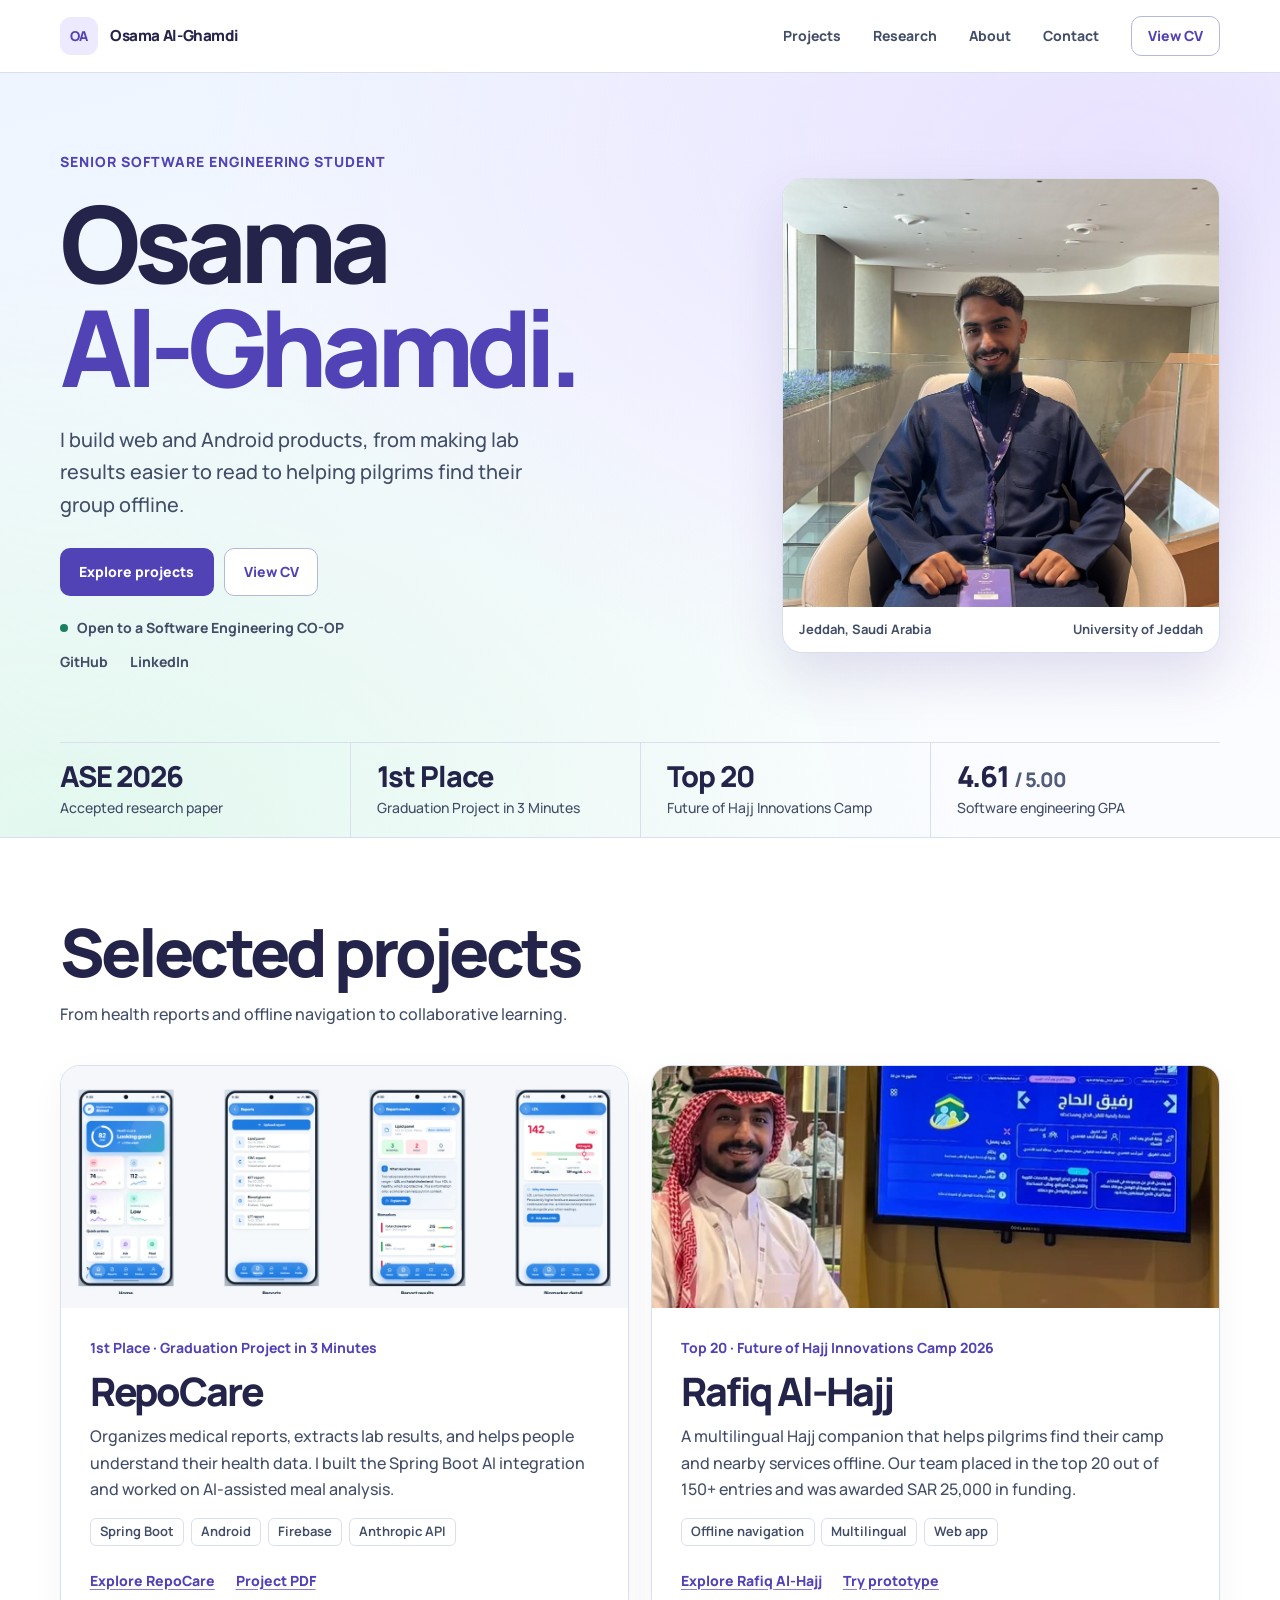
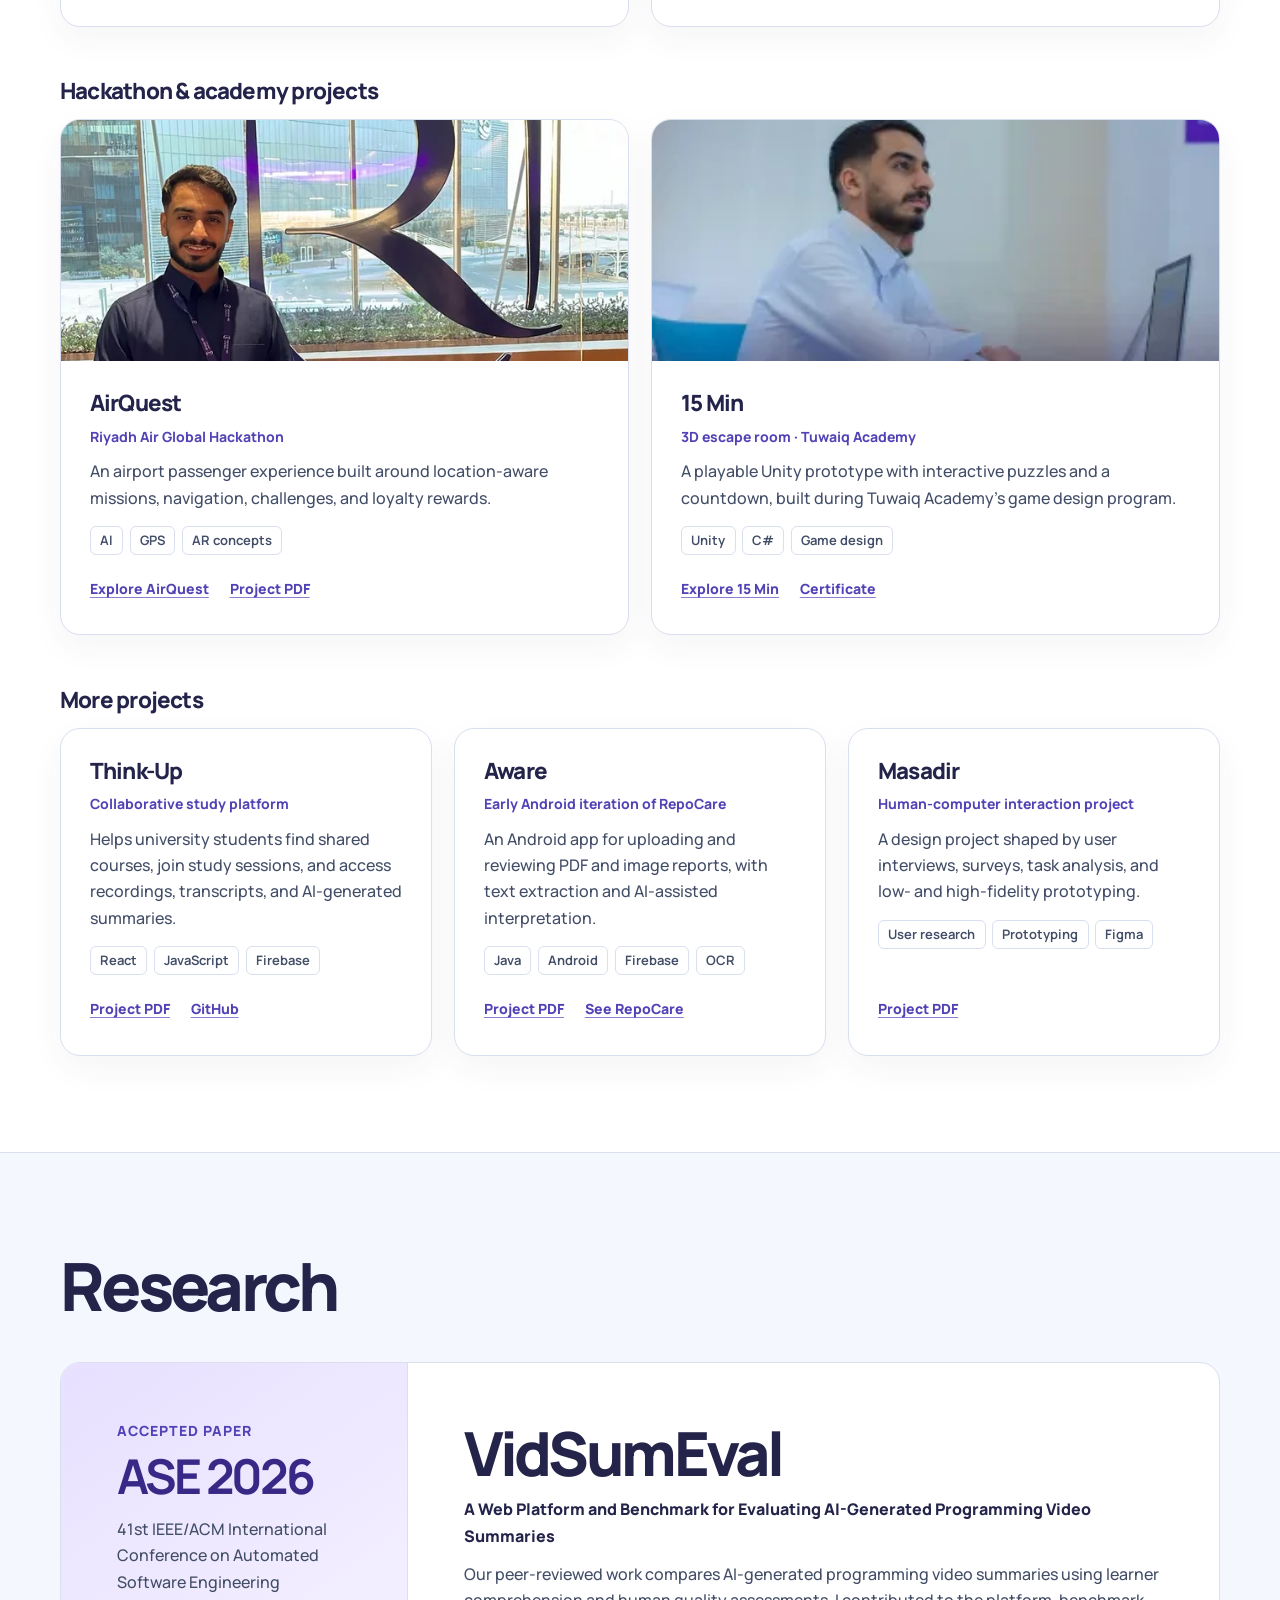
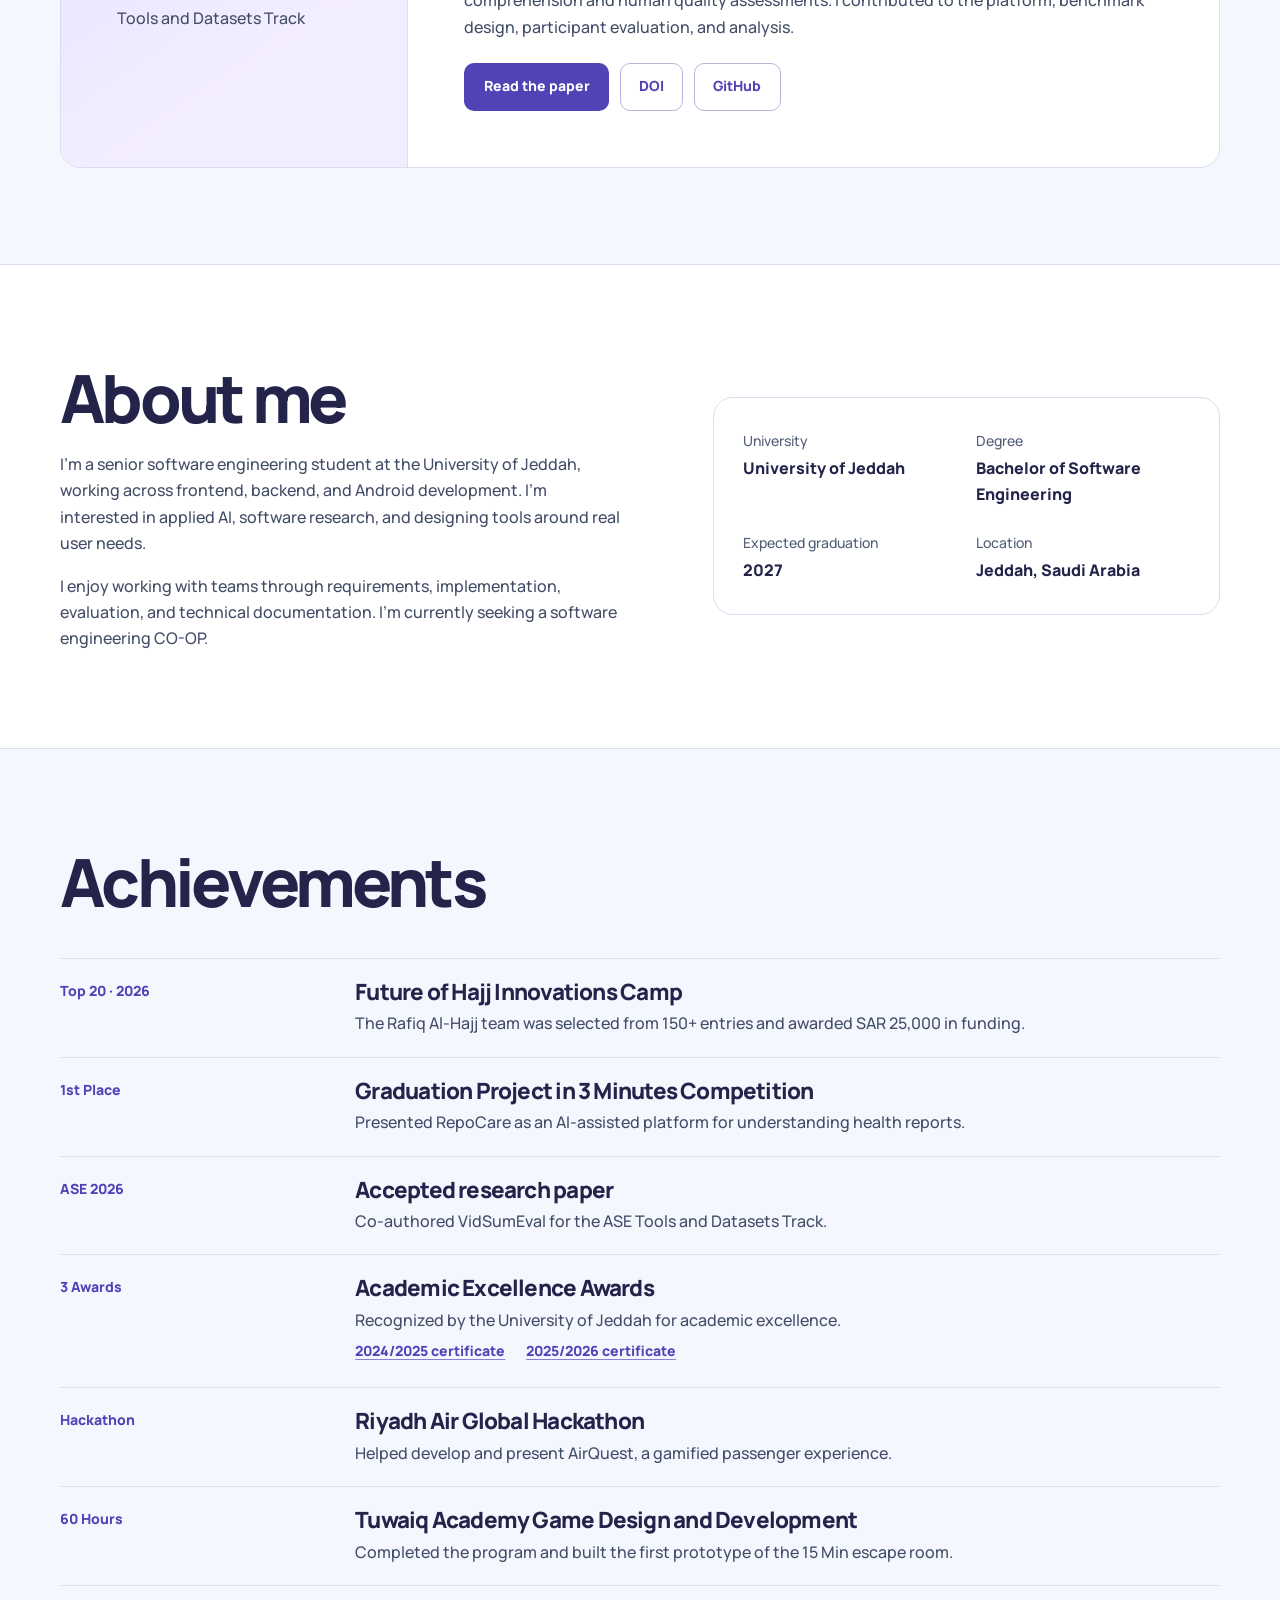
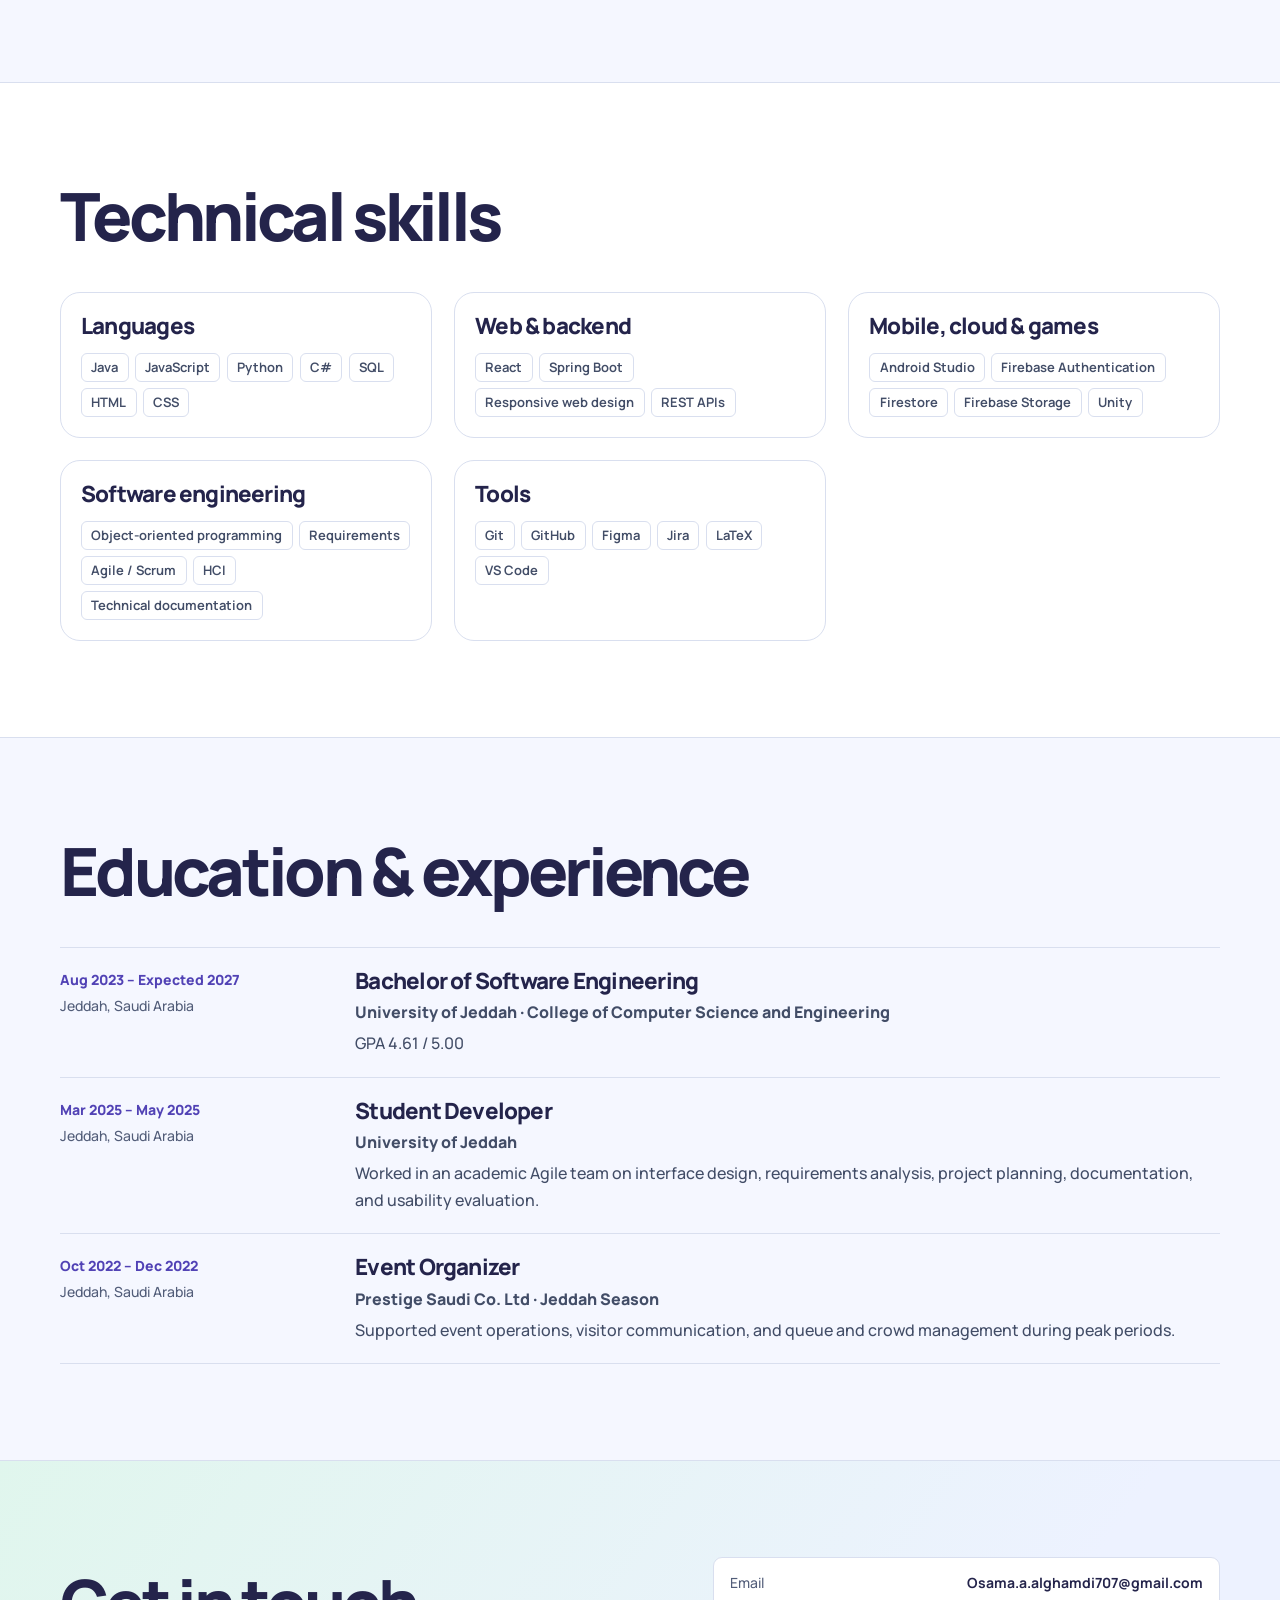
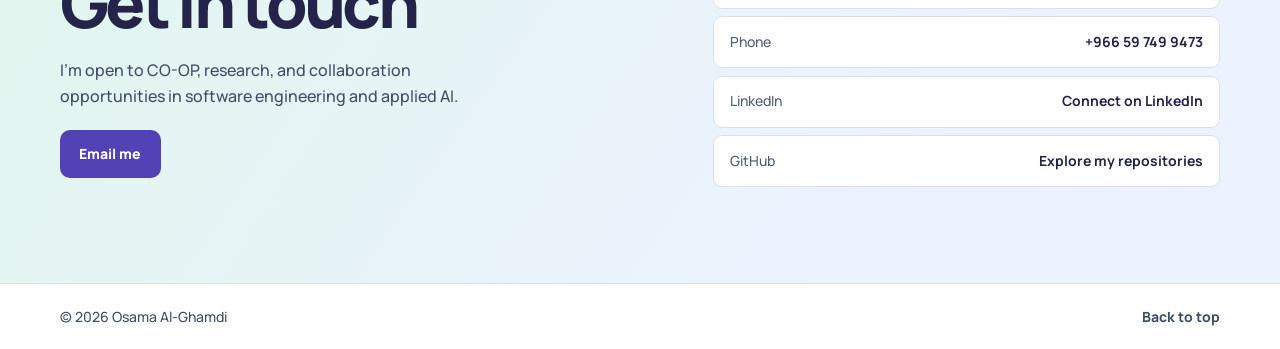
==== commit 2e56a626: "Use a bright pastel palette across the portfolio" ====
--- a/index.html
+++ b/index.html
@@ -6,7 +6,7 @@
   <title>Osama Al-Ghamdi | Software Engineering Portfolio</title>
   <meta name="description" content="Software engineering, applied AI research, and selected projects by Osama Al-Ghamdi, a senior software engineering student at the University of Jeddah.">
   <meta name="author" content="Osama Al-Ghamdi">
-  <meta name="theme-color" content="#111019">
+  <meta name="theme-color" content="#ffffff">
   <meta property="og:title" content="Osama Al-Ghamdi | Software Engineering Portfolio">
   <meta property="og:description" content="Web and Android projects, applied AI research, and selected work by Osama Al-Ghamdi.">
   <meta property="og:type" content="website">
--- a/css/style.css
+++ b/css/style.css
@@ -7,17 +7,19 @@
 }
 
 :root {
-  color-scheme: dark;
-  --canvas: #111019;
-  --surface: #191823;
-  --surface-muted: #15141e;
-  --line: #333141;
-  --ink: #f6f3ff;
-  --muted: #c0bdcd;
-  --quiet: #a6a2b7;
-  --accent: #d5c5ff;
-  --accent-hover: #e6dcff;
-  --accent-ink: #241643;
+  color-scheme: light;
+  --canvas: #ffffff;
+  --surface: #ffffff;
+  --surface-muted: #f5f7ff;
+  --line: #d9dfef;
+  --ink: #24244b;
+  --muted: #424d67;
+  --quiet: #525d79;
+  --accent: #5142b5;
+  --accent-hover: #392986;
+  --accent-ink: #ffffff;
+  --accent-soft: #ede9ff;
+  --card-shadow: 0 12px 32px #3432600d;
   --container: 1160px;
   --header-height: 72px;
   --gutter: clamp(1rem, 4.4vw, 3.5rem);
@@ -85,8 +87,8 @@
 }
 
 ::selection {
-  background: var(--accent);
-  color: var(--accent-ink);
+  background: var(--accent-soft);
+  color: var(--accent-hover);
 }
 
 .container {
@@ -114,7 +116,7 @@
   z-index: 5;
   top: 0;
   border-bottom: 1px solid var(--line);
-  background: #111019f5;
+  background: #fffffff5;
   backdrop-filter: blur(16px);
 }
 
@@ -143,8 +145,8 @@
   place-items: center;
   flex: none;
   border-radius: 11px;
-  background: var(--accent);
-  color: var(--accent-ink);
+  background: var(--accent-soft);
+  color: var(--accent);
   font-size: .85rem;
   letter-spacing: -.045em;
 }
@@ -197,14 +199,14 @@
 }
 
 .button-outline, .nav-toggle {
-  border-color: var(--line);
-  background: transparent;
-  color: var(--ink);
+  border-color: #b6b7dd;
+  background: var(--surface);
+  color: var(--accent);
 }
 
 .button-outline:hover, .nav-toggle:hover {
   border-color: var(--accent);
-  background: #292335;
+  background: var(--accent-soft);
   color: var(--accent-hover);
 }
 
@@ -223,8 +225,9 @@
   padding-top: clamp(3rem, 6vw, 5.25rem);
   border-bottom: 1px solid var(--line);
   background:
-    radial-gradient(ellipse at 87% 12%, #322249 0%, transparent 50%),
-    linear-gradient(160deg, #171420, var(--canvas) 68%);
+    radial-gradient(ellipse at 88% 10%, #e9e2ff, transparent 58%),
+    radial-gradient(ellipse at 5% 100%, #e2f8ee, transparent 54%),
+    linear-gradient(165deg, #eef5ff, #fbfcff 78%);
 }
 
 .hero-grid {
@@ -278,7 +281,7 @@
   height: .5rem;
   flex: none;
   border-radius: 50%;
-  background: #8edab2;
+  background: #178060;
   content: "";
 }
 
@@ -308,10 +311,10 @@
 
 .portrait {
   overflow: hidden;
-  border: 1px solid #4c405b;
+  border: 1px solid var(--line);
   border-radius: var(--radius);
-  background: #1c1827;
-  box-shadow: 0 24px 55px #07060d55;
+  background: var(--surface);
+  box-shadow: 0 24px 55px #463a8524;
 }
 
 .portrait img {
@@ -426,11 +429,13 @@
   display: flex;
   flex-direction: column;
   min-width: 0;
-  transition: border-color .18s;
+  box-shadow: var(--card-shadow);
+  transition: border-color .18s, box-shadow .18s;
 }
 
 .project-card:hover, .project-card:focus-within {
-  border-color: #7a6a98;
+  border-color: #a39adc;
+  box-shadow: 0 14px 32px #5142b51a;
 }
 
 .project-visual {
@@ -458,7 +463,7 @@
 }
 
 .rafiq-visual, .airquest-visual {
-  background: #211a26;
+  background: var(--accent-soft);
 }
 
 .rafiq-visual img {
@@ -537,7 +542,7 @@
   font-size: .875rem;
   font-weight: 800;
   text-decoration: underline;
-  text-decoration-color: #7e6fa4;
+  text-decoration-color: #8c7fd2;
   text-underline-offset: .24em;
 }
 
@@ -550,7 +555,7 @@
   display: grid;
   grid-template-columns: minmax(0, .75fr) minmax(0, 1.75fr);
   overflow: hidden;
-  border: 1px solid #514365;
+  border: 1px solid var(--line);
   border-radius: var(--radius);
   background: var(--surface);
 }
@@ -560,13 +565,14 @@
 }
 
 .research-meta {
-  border-inline-end: 1px solid #514365;
-  background: radial-gradient(ellipse at 0 0, #493465, #251c33 82%);
+  border-inline-end: 1px solid var(--line);
+  background: linear-gradient(145deg, #e7e0ff, #f3eeff 70%);
 }
 
 .research-meta strong {
   display: block;
   margin-block: .4rem .8rem;
+  color: var(--accent-hover);
   font-size: clamp(1.8rem, 4vw, 3rem);
   letter-spacing: -.065em;
   line-height: 1.15;
@@ -671,7 +677,7 @@
 }
 
 .contact-section {
-  background: radial-gradient(ellipse at 16% 0%, #38283f, transparent 70%), #1b1524;
+  background: linear-gradient(125deg, #e0f6ed, #edf2ff 74%);
 }
 
 .contact-grid p {
@@ -789,7 +795,7 @@
     border: 1px solid var(--line);
     border-radius: 12px;
     background: var(--surface);
-    box-shadow: 0 15px 35px #07060d75;
+    box-shadow: 0 15px 35px #36326526;
   }
 
   .primary-nav.is-open {
@@ -845,7 +851,7 @@
 
   .research-meta {
     border-inline-end: 0;
-    border-bottom: 1px solid #514365;
+    border-bottom: 1px solid var(--line);
   }
 }
 
@@ -886,25 +892,25 @@
 }
 
 .case-page {
-  --case-tint: #342847;
+  --case-tint: #eee6ff;
 }
 
 .case-rafiq-al-hajj {
-  --case-tint: #1b493d;
+  --case-tint: #dcf6e9;
 }
 
 .case-airquest {
-  --case-tint: #38245a;
+  --case-tint: #e8e4ff;
 }
 
 .case-15-min {
-  --case-tint: #203950;
+  --case-tint: #dfedff;
 }
 
 .case-hero {
   padding-top: clamp(1.8rem, 4vw, 3.25rem);
   border-bottom: 1px solid var(--line);
-  background: radial-gradient(ellipse at 88% 5%, var(--case-tint), transparent 62%);
+  background: linear-gradient(145deg, var(--case-tint), #ffffff 82%);
 }
 
 .case-back {
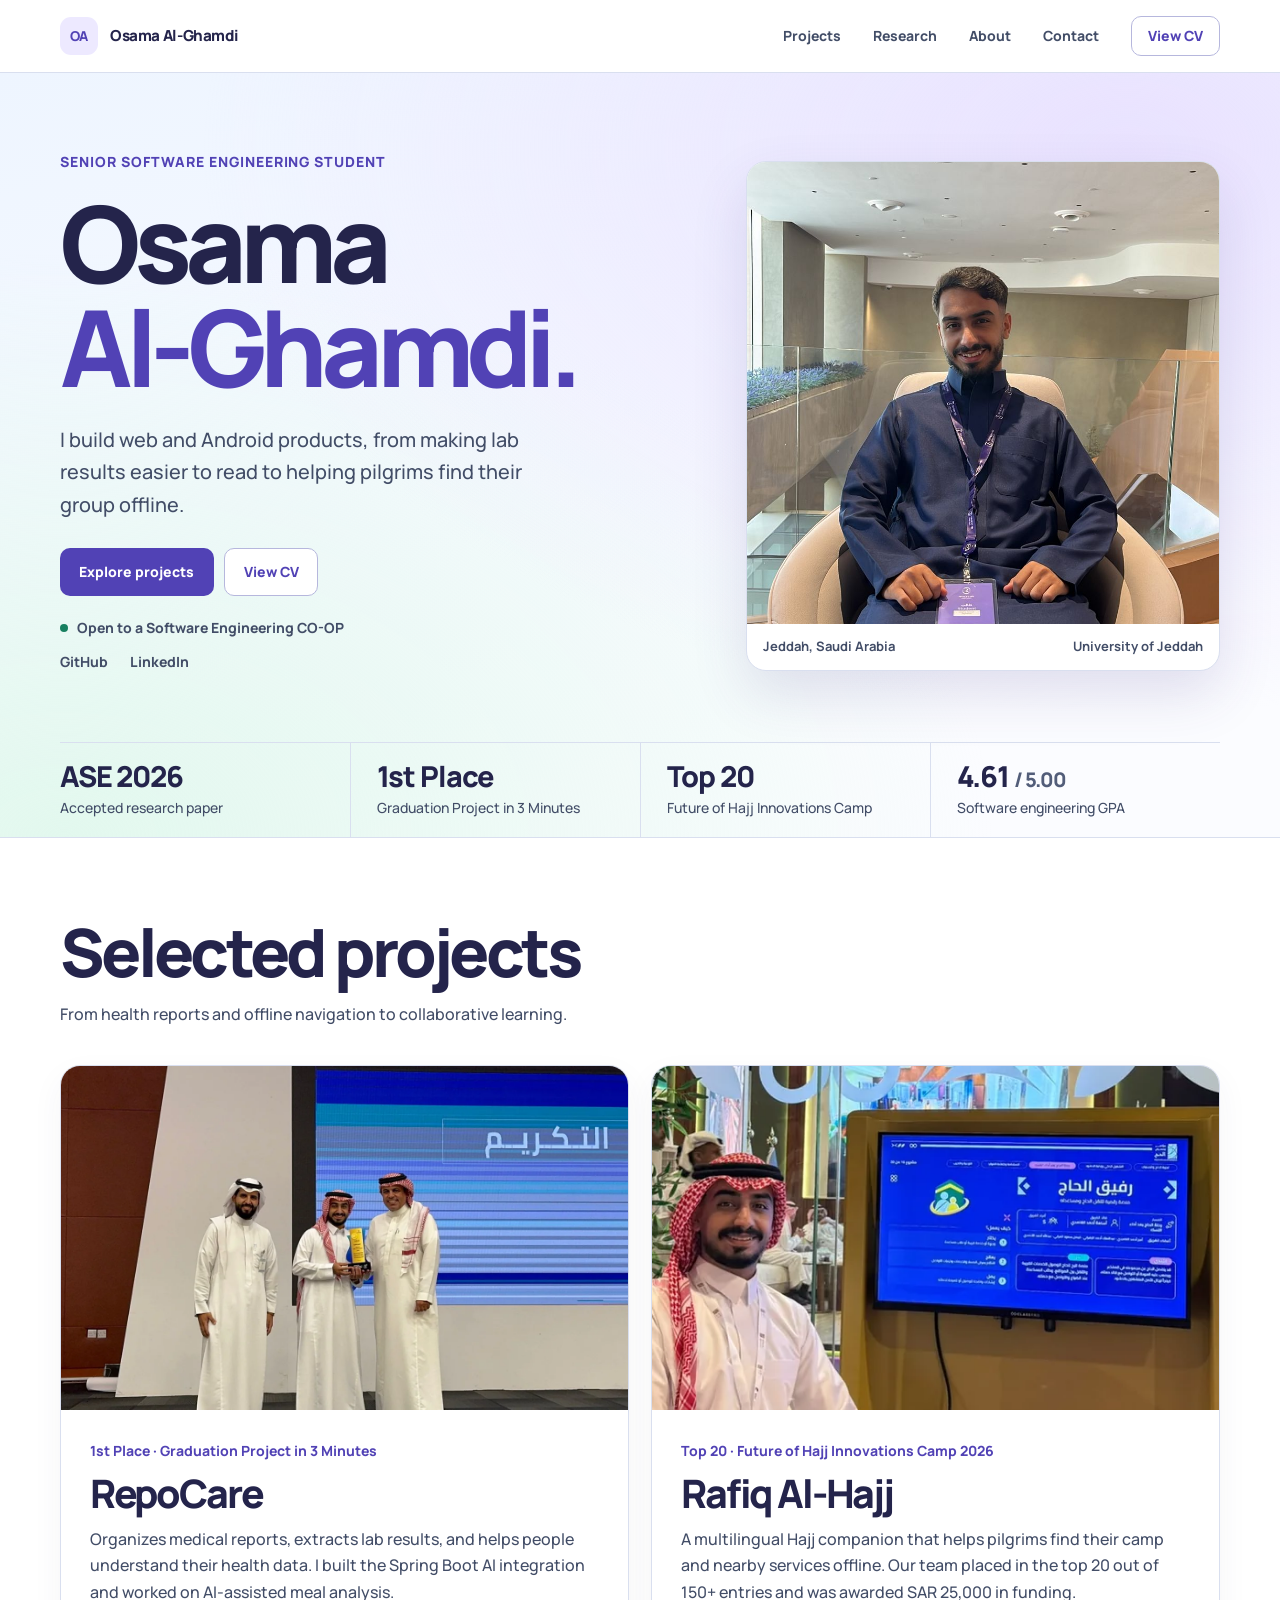
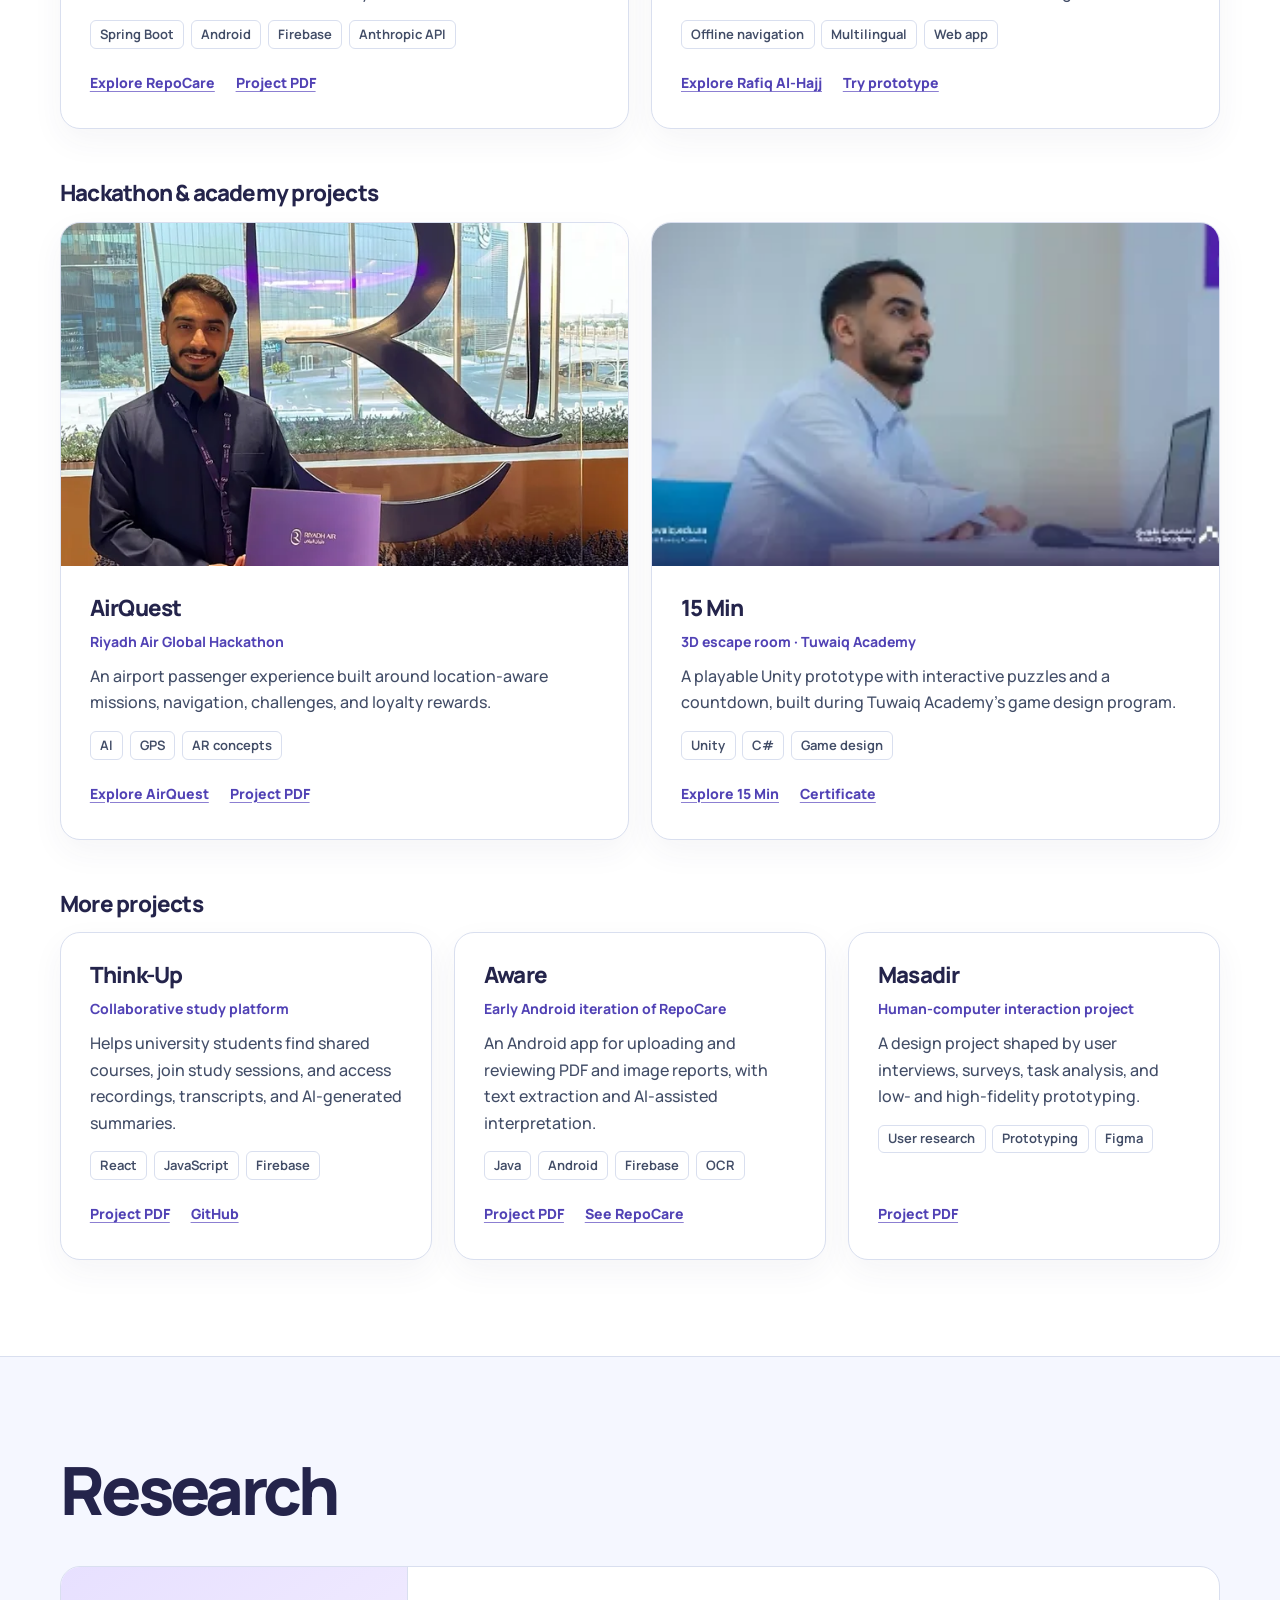
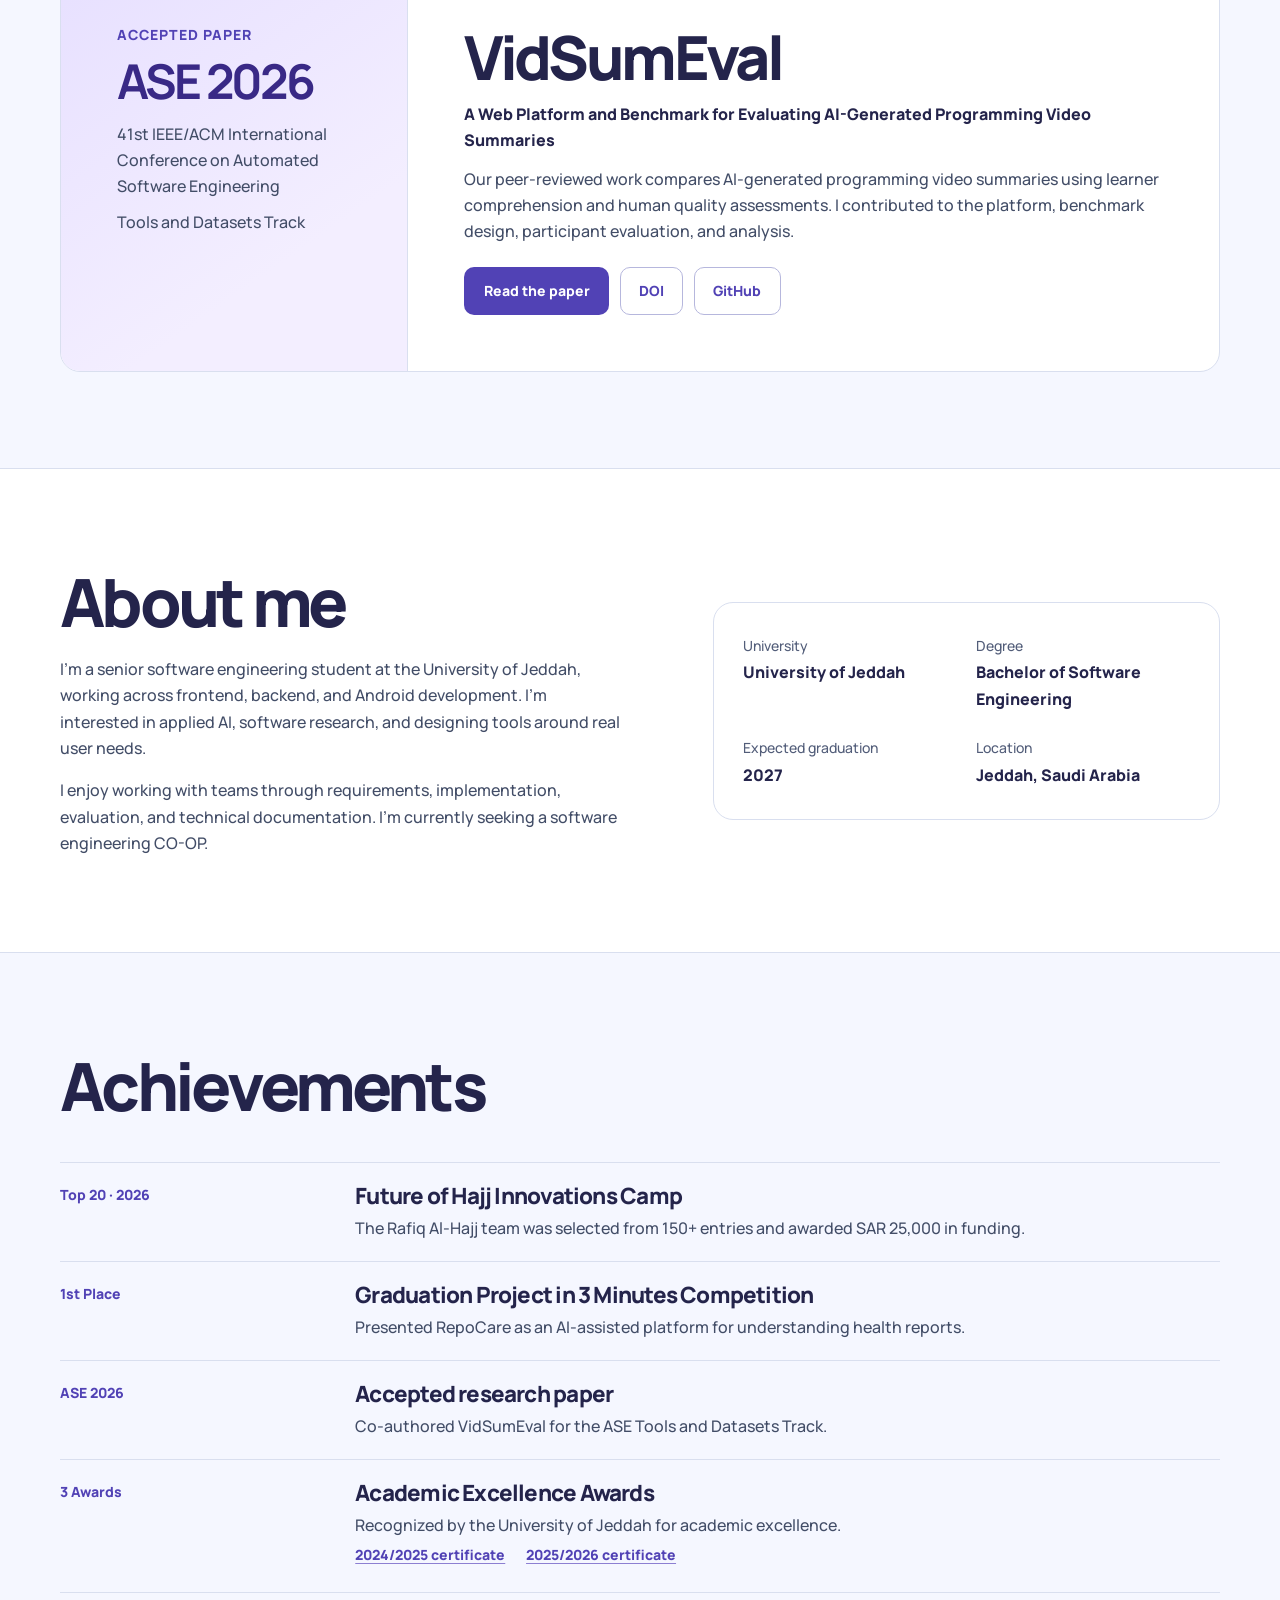
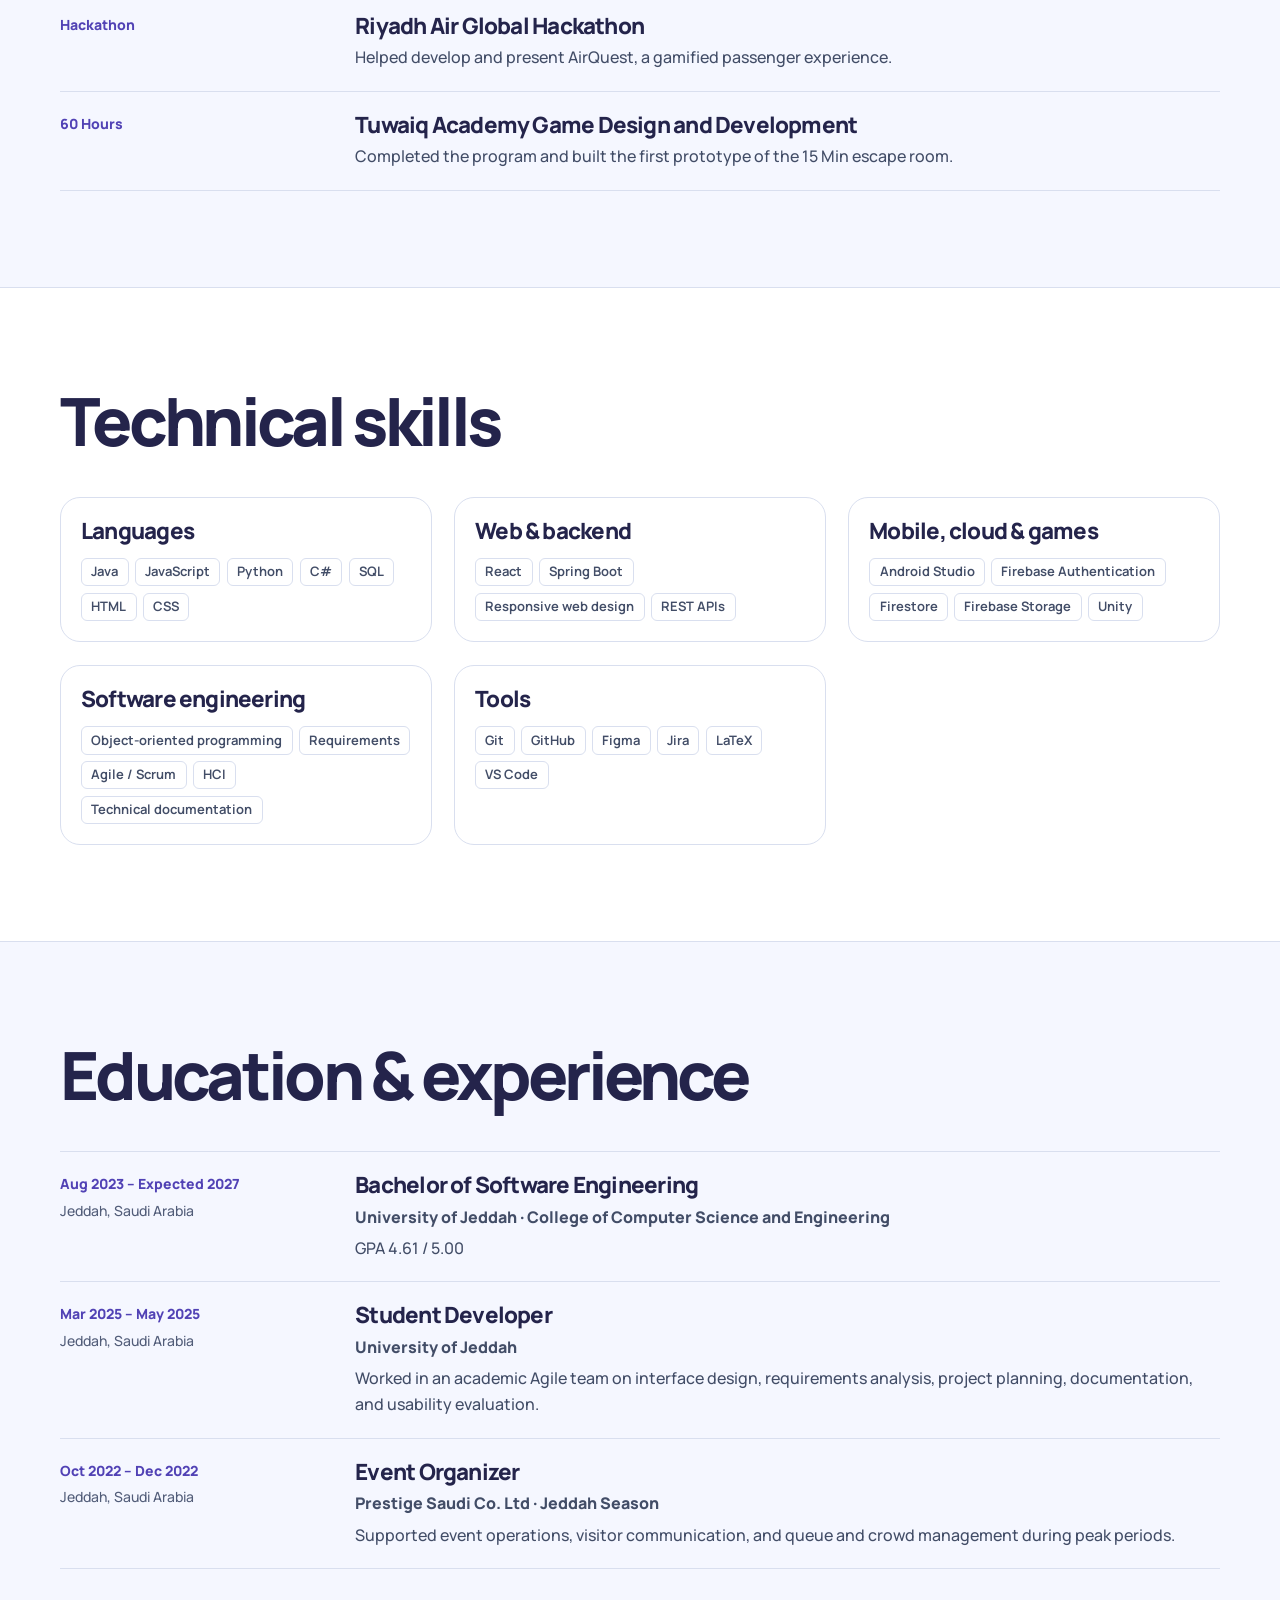
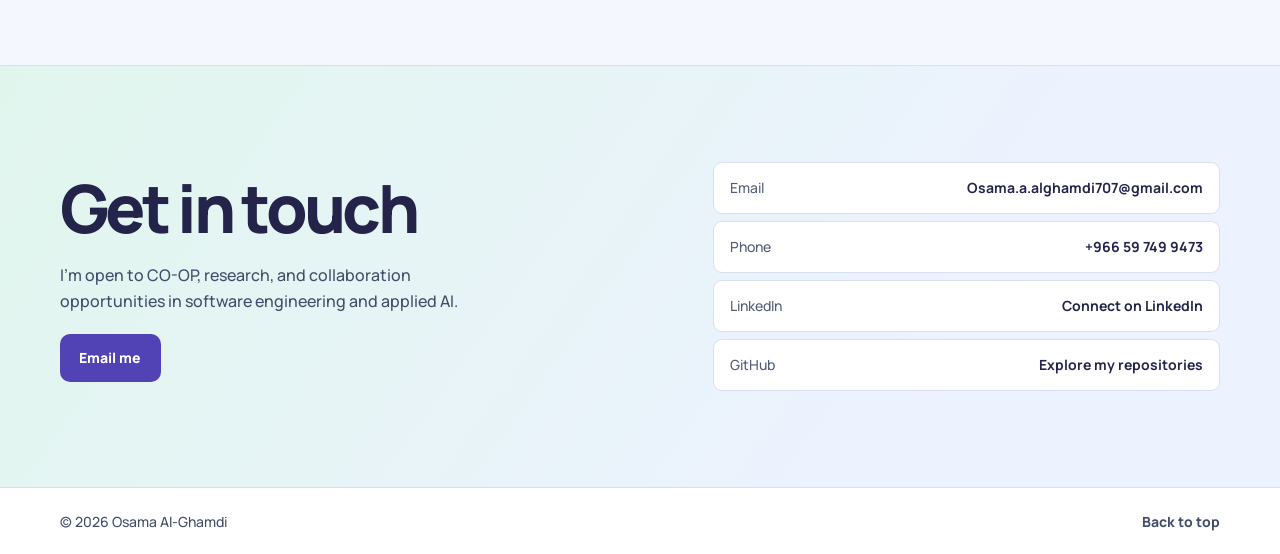
==== commit d53f36c9: "Give portfolio photos more room" ====
--- a/index.html
+++ b/index.html
@@ -55,7 +55,7 @@
           </ul>
         </div>
         <figure class="portrait">
-          <img src="assets/images/profile-photo.jpeg" alt="Osama Al-Ghamdi" width="900" height="1600" fetchpriority="high">
+          <a class="photo-link" href="assets/images/profile-photo.jpeg" aria-label="Open full portrait"><img src="assets/images/profile-photo.jpeg" alt="Osama Al-Ghamdi" width="900" height="1600" fetchpriority="high"></a>
           <figcaption><span>Jeddah, Saudi Arabia</span><span>University of Jeddah</span></figcaption>
         </figure>
       </div>
@@ -76,7 +76,7 @@
         <div class="featured-grid">
           <article class="project-card featured-card" id="repocare">
             <div class="project-visual repocare-visual">
-              <img src="projects/repocare/media/app-screens.webp" alt="Four RepoCare screens showing health scores, report management, and lab results" width="1304" height="491" loading="lazy" decoding="async">
+              <img src="projects/repocare/media/first-place-award.webp" alt="Osama receiving the first-place trophy for RepoCare" width="1400" height="788" loading="lazy" decoding="async">
             </div>
             <div class="project-content">
               <p class="project-award">1st Place · Graduation Project in 3 Minutes</p>
--- a/css/style.css
+++ b/css/style.css
@@ -232,7 +232,7 @@
 
 .hero-grid {
   display: grid;
-  grid-template-columns: minmax(0, 1.24fr) minmax(0, .86fr);
+  grid-template-columns: minmax(0, 1.17fr) minmax(0, .93fr);
   align-items: center;
   gap: clamp(2.25rem, 7vw, 7rem);
 }
@@ -440,8 +440,8 @@
 
 .project-visual {
   position: relative;
-  min-height: 156px;
-  aspect-ratio: 2.35;
+  min-height: 176px;
+  aspect-ratio: 1.65;
   overflow: hidden;
   border-radius: calc(var(--radius) - 1px) calc(var(--radius) - 1px) 0 0;
 }
@@ -454,12 +454,8 @@
   object-fit: cover;
 }
 
-.repocare-visual {
-  background: #f5f7fb;
-}
-
 .repocare-visual img {
-  object-fit: contain;
+  object-position: center 55%;
 }
 
 .rafiq-visual, .airquest-visual {
@@ -467,11 +463,11 @@
 }
 
 .rafiq-visual img {
-  object-position: center 65%;
+  object-position: center 62%;
 }
 
 .airquest-visual img {
-  object-position: center 39%;
+  object-position: center 44%;
 }
 
 .tuwaiq-visual img {
@@ -841,11 +837,11 @@
   }
 
   .portrait {
-    width: min(100%, 28rem);
+    width: min(100%, 34rem);
   }
 
   .portrait img {
-    aspect-ratio: 1.26;
+    aspect-ratio: 1.09;
     object-position: 50% 43%;
   }
 
@@ -931,7 +927,7 @@
 
 .case-layout {
   display: grid;
-  grid-template-columns: minmax(0, .95fr) minmax(0, 1.05fr);
+  grid-template-columns: minmax(0, .85fr) minmax(0, 1.15fr);
   align-items: center;
   gap: clamp(1.5rem, 5.5vw, 5rem);
 }
@@ -986,12 +982,17 @@
   object-position: center 55%;
 }
 
+.case-rafiq-al-hajj .case-layout img,
+.case-airquest .case-layout img {
+  aspect-ratio: 1.04;
+}
+
 .case-rafiq-al-hajj .case-layout img {
-  object-position: center 66%;
+  object-position: center 62%;
 }
 
 .case-airquest .case-layout img {
-  object-position: center 42%;
+  object-position: center 43%;
 }
 
 .case-15-min .case-layout img {
@@ -1047,14 +1048,19 @@
 }
 
 .case-gallery .case-photo {
-  width: min(100%, 900px);
-}
-
-.case-gallery a {
+  width: min(100%, var(--gallery-width, 900px));
+}
+
+.case-repocare {
+  --gallery-width: 1304px;
+}
+
+.photo-link {
   display: block;
-}
-
-.case-gallery a:focus-visible {
+  cursor: zoom-in;
+}
+
+.photo-link:focus-visible {
   outline-offset: -4px;
 }
 
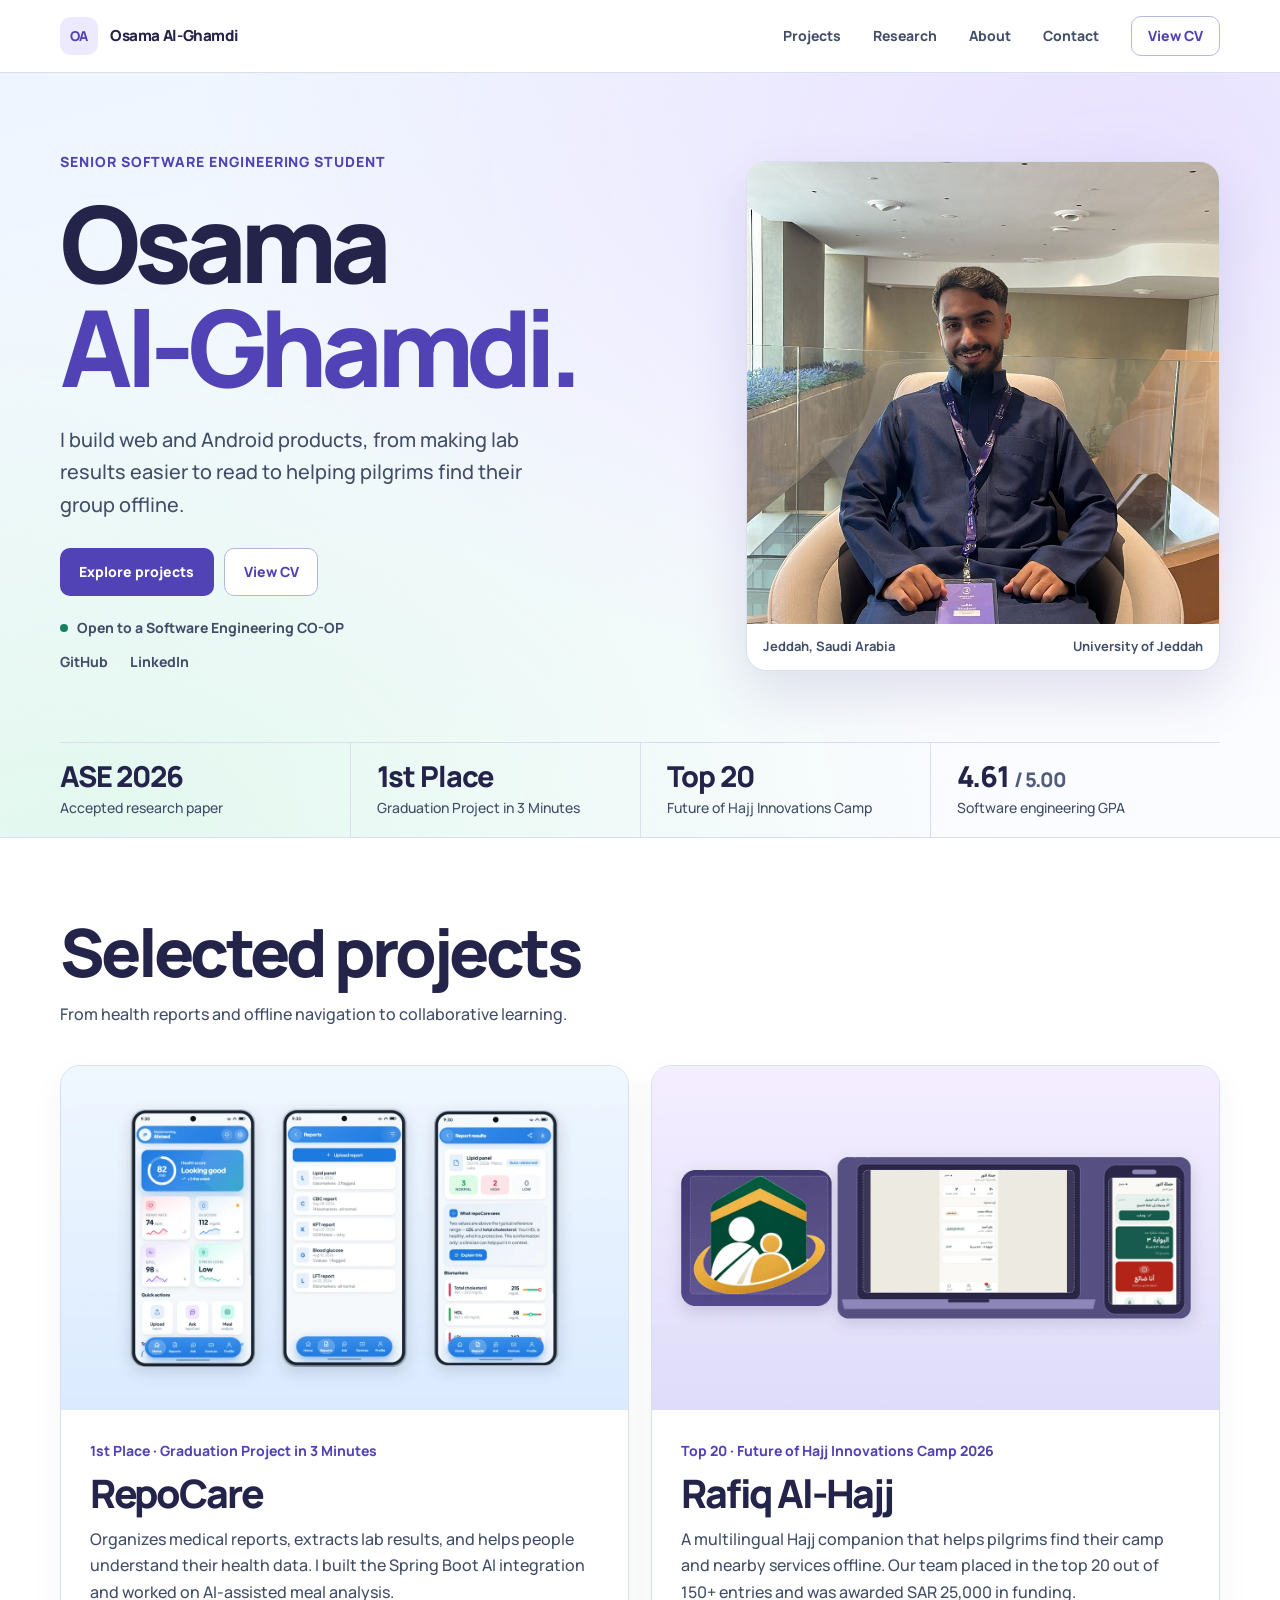
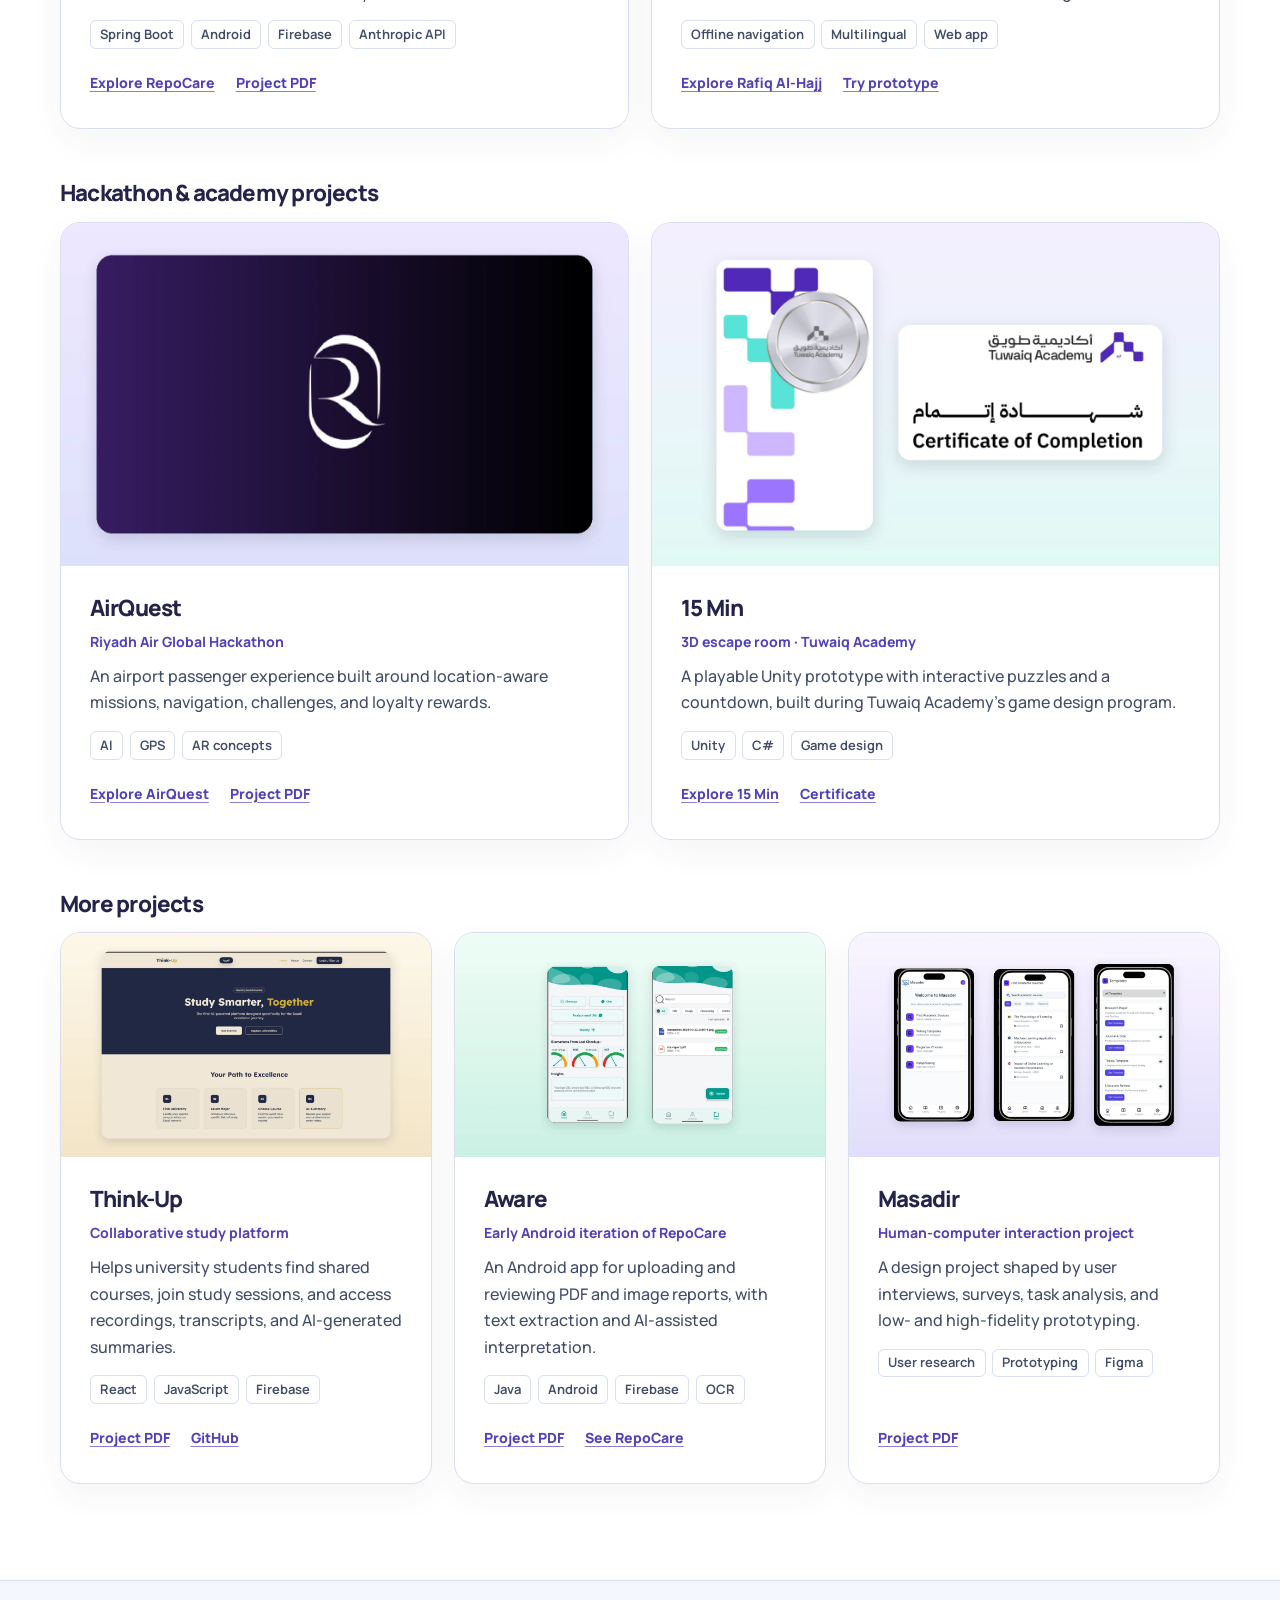
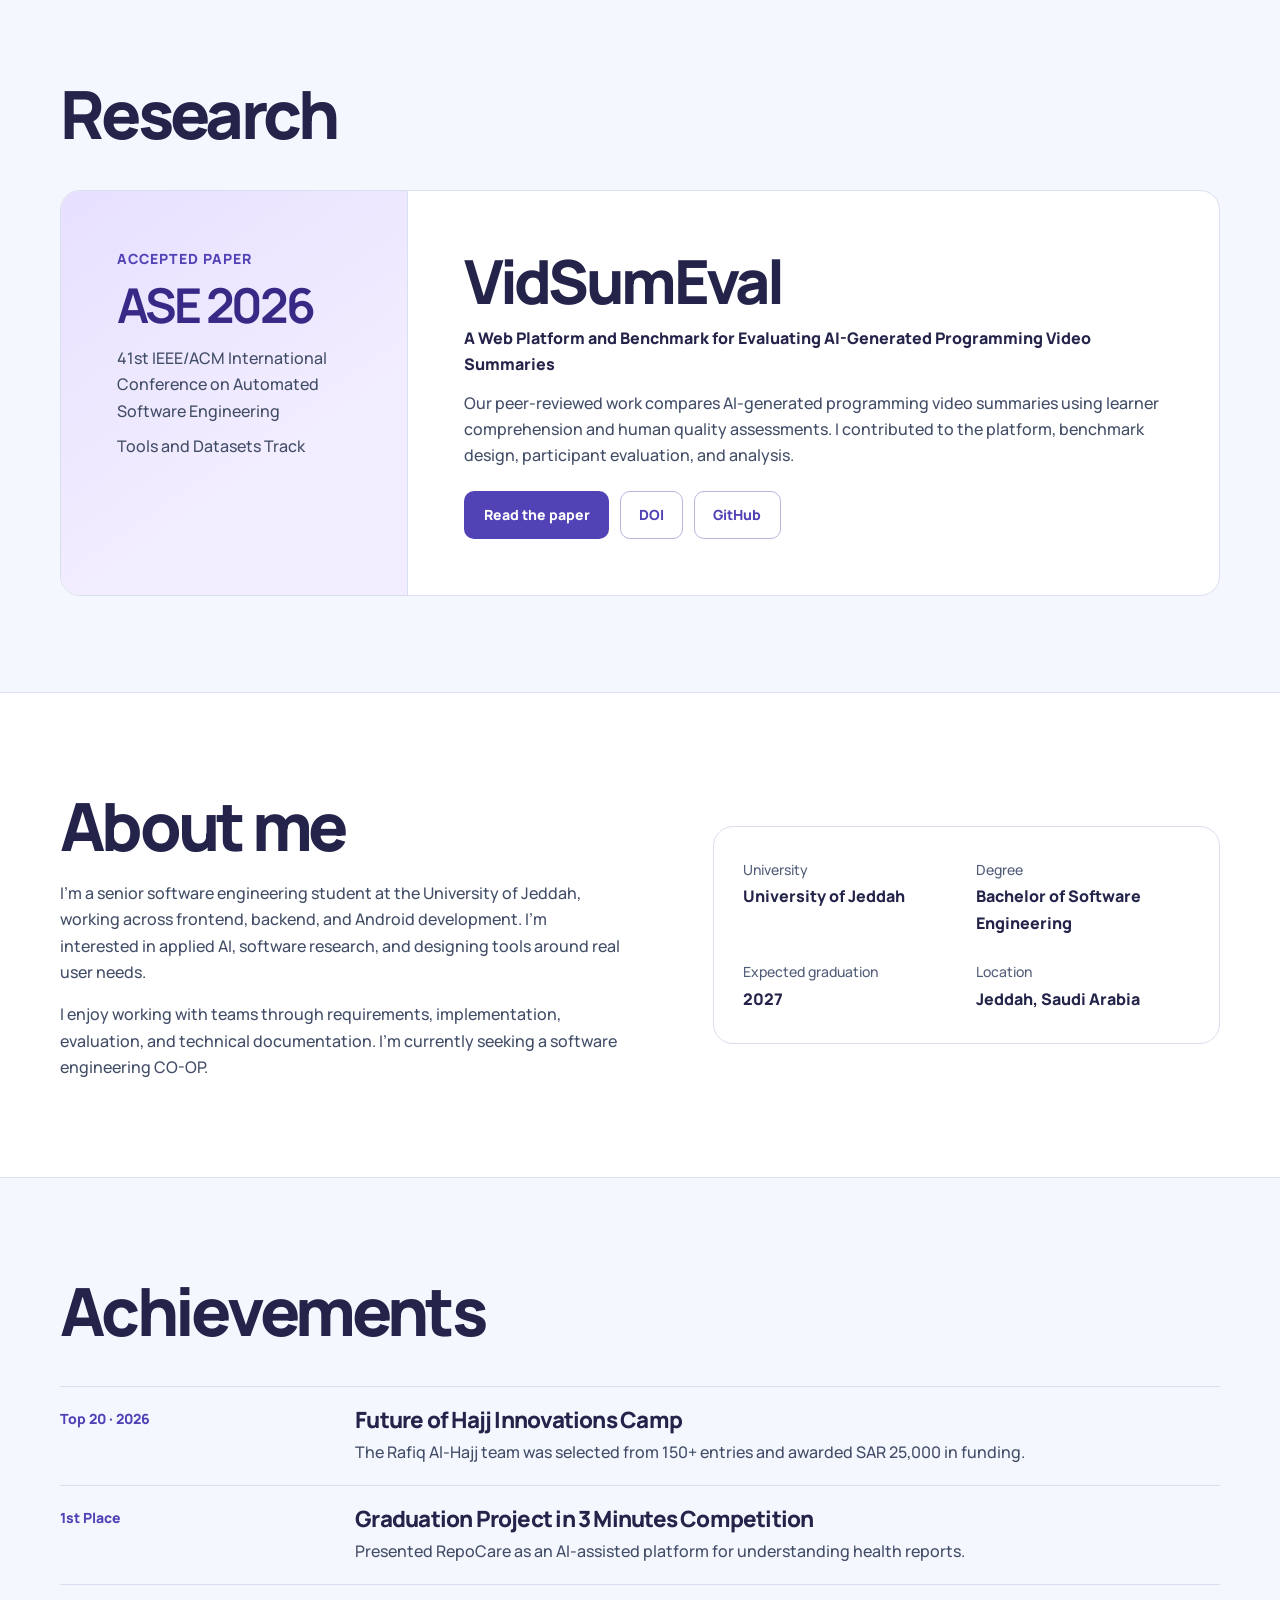
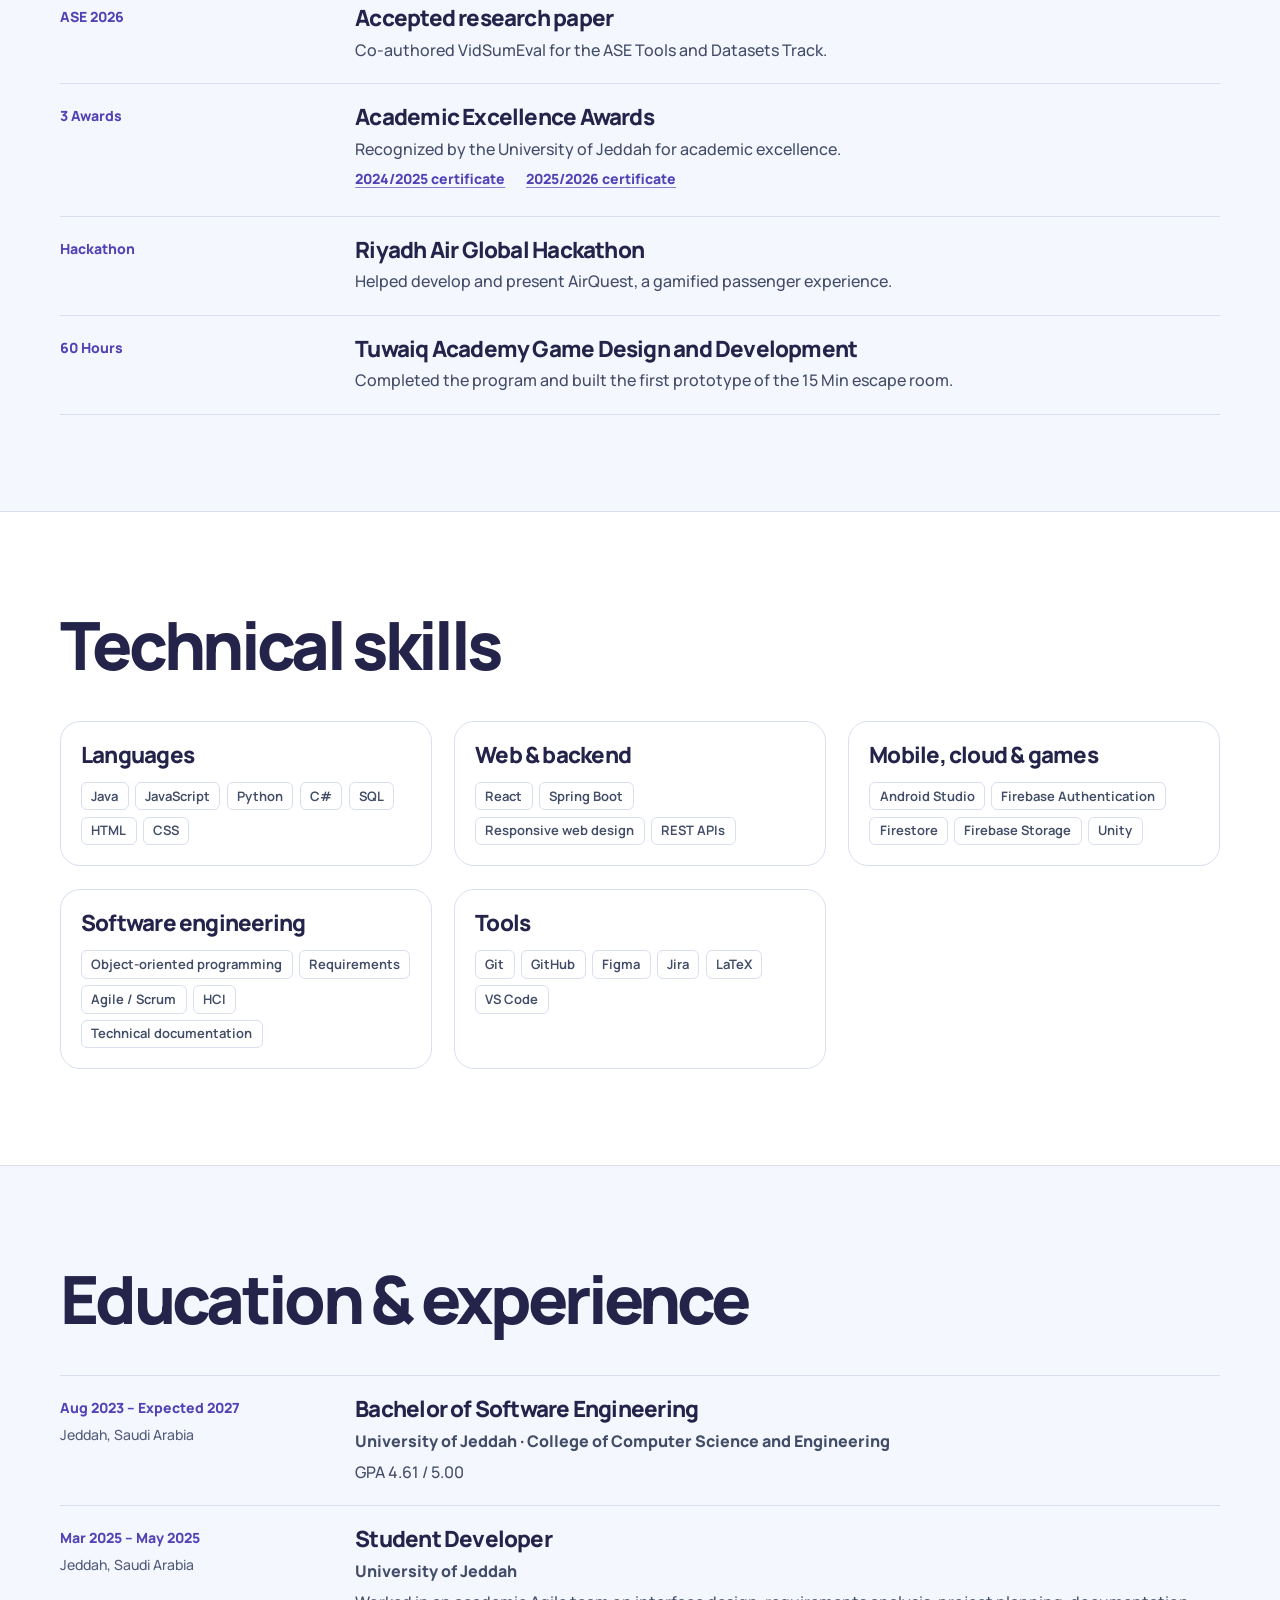
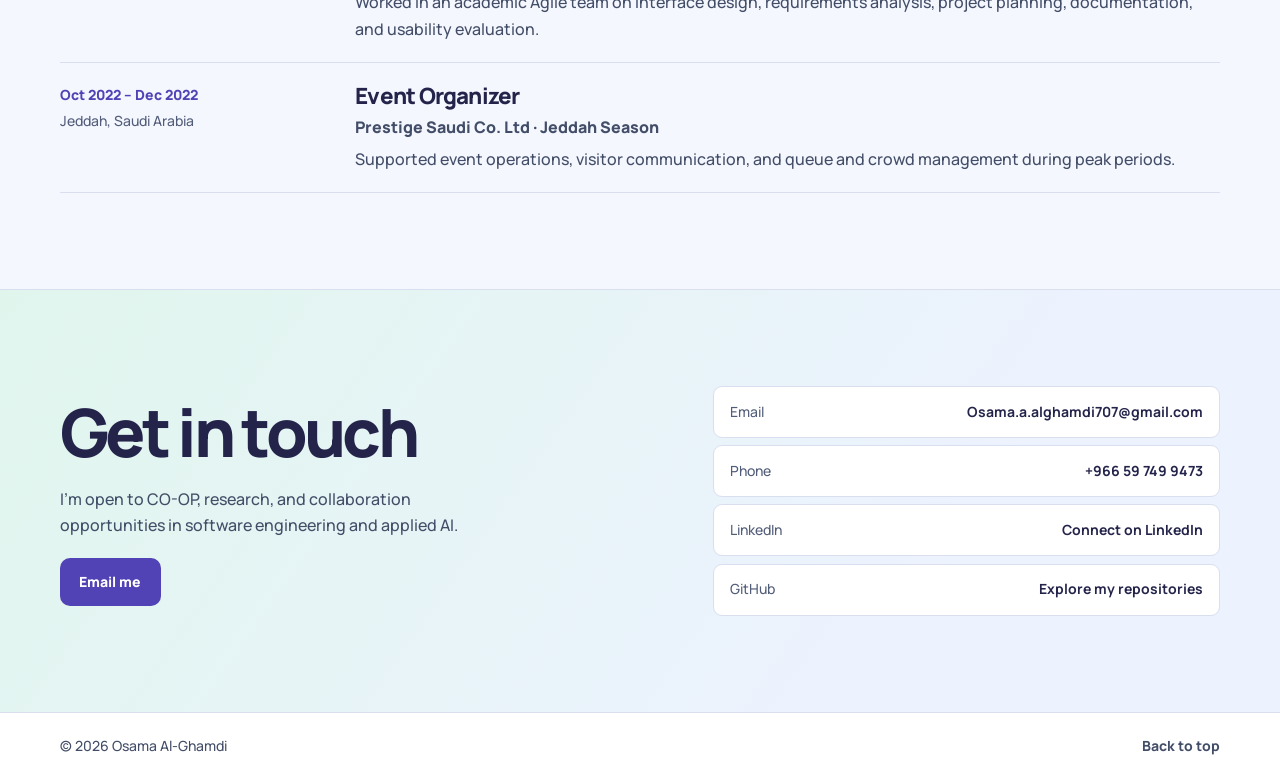
==== commit f3beb174: "Refresh project covers and replace the portfolio CV" ====
--- a/index.html
+++ b/index.html
@@ -75,9 +75,7 @@
         </div>
         <div class="featured-grid">
           <article class="project-card featured-card" id="repocare">
-            <div class="project-visual repocare-visual">
-              <img src="projects/repocare/media/first-place-award.webp" alt="Osama receiving the first-place trophy for RepoCare" width="1400" height="788" loading="lazy" decoding="async">
-            </div>
+            <div class="project-visual"><img src="assets/images/project-covers/repocare.webp" alt="Three RepoCare screens for health tracking, medical reports, and lab results" width="1320" height="800" loading="lazy" decoding="async"></div>
             <div class="project-content">
               <p class="project-award">1st Place · Graduation Project in 3 Minutes</p>
               <h3>RepoCare</h3>
@@ -88,9 +86,7 @@
           </article>
 
           <article class="project-card featured-card" id="rafiq">
-            <div class="project-visual rafiq-visual">
-              <img src="projects/rafiq-al-hajj/media/hajj-expo.webp" alt="Osama beside the Rafiq Al-Hajj project display at the Hajj Exhibition" width="619" height="1100" loading="lazy" decoding="async">
-            </div>
+            <div class="project-visual"><img src="assets/images/project-covers/rafiq-al-hajj.webp" alt="Rafiq Al-Hajj logo and its campaign dashboard and pilgrim app" width="1320" height="800" loading="lazy" decoding="async"></div>
             <div class="project-content">
               <p class="project-award">Top 20 · Future of Hajj Innovations Camp 2026</p>
               <h3>Rafiq Al-Hajj</h3>
@@ -104,9 +100,7 @@
         <h3 class="subsection-heading">Hackathon &amp; academy projects</h3>
         <div class="featured-grid">
           <article class="project-card">
-            <div class="project-visual airquest-visual">
-              <img src="projects/airquest/media/riyadh-air.webp" alt="Osama at Riyadh Air holding a branded folder" width="675" height="1200" loading="lazy" decoding="async">
-            </div>
+            <div class="project-visual"><img src="assets/images/project-covers/airquest.webp" alt="Riyadh Air visual identity from the AirQuest hackathon pitch" width="1320" height="800" loading="lazy" decoding="async"></div>
             <div class="project-content">
               <h3>AirQuest</h3>
               <p class="project-type">Riyadh Air Global Hackathon</p>
@@ -116,9 +110,7 @@
             </div>
           </article>
           <article class="project-card">
-            <div class="project-visual tuwaiq-visual">
-              <img src="projects/15-min/media/tuwaiq-academy.webp" alt="Osama working at a laptop during the Tuwaiq Academy program" width="320" height="180" loading="lazy" decoding="async">
-            </div>
+            <div class="project-visual"><img src="assets/images/project-covers/15-min.webp" alt="Tuwaiq Academy artwork from the game development certificate" width="1320" height="800" loading="lazy" decoding="async"></div>
             <div class="project-content">
               <h3>15 Min</h3>
               <p class="project-type">3D escape room · Tuwaiq Academy</p>
@@ -131,26 +123,35 @@
 
         <h3 class="subsection-heading">More projects</h3>
         <div class="project-grid">
-          <article class="project-card project-content">
-            <h3>Think-Up</h3>
-            <p class="project-type">Collaborative study platform</p>
-            <p>Helps university students find shared courses, join study sessions, and access recordings, transcripts, and AI-generated summaries.</p>
-            <ul class="tags" aria-label="Technologies"><li>React</li><li>JavaScript</li><li>Firebase</li></ul>
-            <div class="card-links"><a href="assets/documents/think-up-project.pdf" target="_blank" rel="noopener">Project PDF</a><a href="https://github.com/Ivve33/Think-up" target="_blank" rel="noopener">GitHub</a></div>
-          </article>
-          <article class="project-card project-content">
-            <h3>Aware</h3>
-            <p class="project-type">Early Android iteration of RepoCare</p>
-            <p>An Android app for uploading and reviewing PDF and image reports, with text extraction and AI-assisted interpretation.</p>
-            <ul class="tags" aria-label="Technologies"><li>Java</li><li>Android</li><li>Firebase</li><li>OCR</li></ul>
-            <div class="card-links"><a href="assets/documents/aware-project.pdf" target="_blank" rel="noopener">Project PDF</a><a href="projects/repocare/index.html">See RepoCare</a></div>
-          </article>
-          <article class="project-card project-content">
-            <h3>Masadir</h3>
-            <p class="project-type">Human-computer interaction project</p>
-            <p>A design project shaped by user interviews, surveys, task analysis, and low- and high-fidelity prototyping.</p>
-            <ul class="tags" aria-label="Methods and tools"><li>User research</li><li>Prototyping</li><li>Figma</li></ul>
-            <div class="card-links"><a href="assets/documents/masader-project.pdf" target="_blank" rel="noopener">Project PDF</a></div>
+          <article class="project-card">
+            <div class="project-visual"><img src="assets/images/project-covers/think-up.webp" alt="Think-Up’s student study platform homepage" width="1320" height="800" loading="lazy" decoding="async"></div>
+            <div class="project-content">
+              <h3>Think-Up</h3>
+              <p class="project-type">Collaborative study platform</p>
+              <p>Helps university students find shared courses, join study sessions, and access recordings, transcripts, and AI-generated summaries.</p>
+              <ul class="tags" aria-label="Technologies"><li>React</li><li>JavaScript</li><li>Firebase</li></ul>
+              <div class="card-links"><a href="assets/documents/think-up-project.pdf" target="_blank" rel="noopener">Project PDF</a><a href="https://github.com/Ivve33/Think-up" target="_blank" rel="noopener">GitHub</a></div>
+            </div>
+          </article>
+          <article class="project-card">
+            <div class="project-visual"><img src="assets/images/project-covers/aware.webp" alt="Aware’s Android health dashboard and reports screens" width="1320" height="800" loading="lazy" decoding="async"></div>
+            <div class="project-content">
+              <h3>Aware</h3>
+              <p class="project-type">Early Android iteration of RepoCare</p>
+              <p>An Android app for uploading and reviewing PDF and image reports, with text extraction and AI-assisted interpretation.</p>
+              <ul class="tags" aria-label="Technologies"><li>Java</li><li>Android</li><li>Firebase</li><li>OCR</li></ul>
+              <div class="card-links"><a href="assets/documents/aware-project.pdf" target="_blank" rel="noopener">Project PDF</a><a href="projects/repocare/index.html">See RepoCare</a></div>
+            </div>
+          </article>
+          <article class="project-card">
+            <div class="project-visual"><img src="assets/images/project-covers/masadir.webp" alt="Three Masadir prototype screens for finding academic sources" width="1320" height="800" loading="lazy" decoding="async"></div>
+            <div class="project-content">
+              <h3>Masadir</h3>
+              <p class="project-type">Human-computer interaction project</p>
+              <p>A design project shaped by user interviews, surveys, task analysis, and low- and high-fidelity prototyping.</p>
+              <ul class="tags" aria-label="Methods and tools"><li>User research</li><li>Prototyping</li><li>Figma</li></ul>
+              <div class="card-links"><a href="assets/documents/masader-project.pdf" target="_blank" rel="noopener">Project PDF</a></div>
+            </div>
           </article>
         </div>
       </div>
--- a/css/style.css
+++ b/css/style.css
@@ -454,26 +454,6 @@
   object-fit: cover;
 }
 
-.repocare-visual img {
-  object-position: center 55%;
-}
-
-.rafiq-visual, .airquest-visual {
-  background: var(--accent-soft);
-}
-
-.rafiq-visual img {
-  object-position: center 62%;
-}
-
-.airquest-visual img {
-  object-position: center 44%;
-}
-
-.tuwaiq-visual img {
-  object-position: center 48%;
-}
-
 .project-content {
   display: flex;
   flex-grow: 1;
@@ -976,27 +956,9 @@
   font-size: .875rem;
 }
 
-.case-layout .case-photo img {
-  aspect-ratio: 1.35;
+.case-cover img {
+  aspect-ratio: 1.65;
   object-fit: cover;
-  object-position: center 55%;
-}
-
-.case-rafiq-al-hajj .case-layout img,
-.case-airquest .case-layout img {
-  aspect-ratio: 1.04;
-}
-
-.case-rafiq-al-hajj .case-layout img {
-  object-position: center 62%;
-}
-
-.case-airquest .case-layout img {
-  object-position: center 43%;
-}
-
-.case-15-min .case-layout img {
-  aspect-ratio: 16 / 9;
 }
 
 .case-facts {
@@ -1047,12 +1009,40 @@
   margin-top: .65rem;
 }
 
-.case-gallery .case-photo {
-  width: min(100%, var(--gallery-width, 900px));
-}
-
-.case-repocare {
-  --gallery-width: 1304px;
+.case-gallery {
+  display: grid;
+  grid-template-columns: repeat(2, minmax(0, 1fr));
+  gap: clamp(1rem, 3vw, 2rem);
+  align-items: start;
+}
+
+.case-gallery .case-photo:only-child {
+  grid-column: 1 / -1;
+  width: min(100%, 42rem);
+}
+
+.case-gallery img {
+  aspect-ratio: 1.55;
+  object-fit: contain;
+  background: var(--surface-muted);
+}
+
+.case-gallery .event-photo img,
+.case-gallery .stage-photo img {
+  object-fit: cover;
+}
+
+.case-rafiq-al-hajj .event-photo img {
+  object-position: center 64%;
+}
+
+.case-airquest .event-photo img,
+.case-airquest .stage-photo img {
+  aspect-ratio: 1.15;
+}
+
+.case-airquest .event-photo img {
+  object-position: center 42%;
 }
 
 .photo-link {
@@ -1062,10 +1052,6 @@
 
 .photo-link:focus-visible {
   outline-offset: -4px;
-}
-
-.case-airquest .case-gallery .case-photo {
-  max-width: 27rem;
 }
 
 .case-next {
@@ -1077,7 +1063,7 @@
 }
 
 @media (max-width: 700px) {
-  .case-layout, .case-notes {
+  .case-layout, .case-notes, .case-gallery {
     grid-template-columns: minmax(0, 1fr);
   }
 
